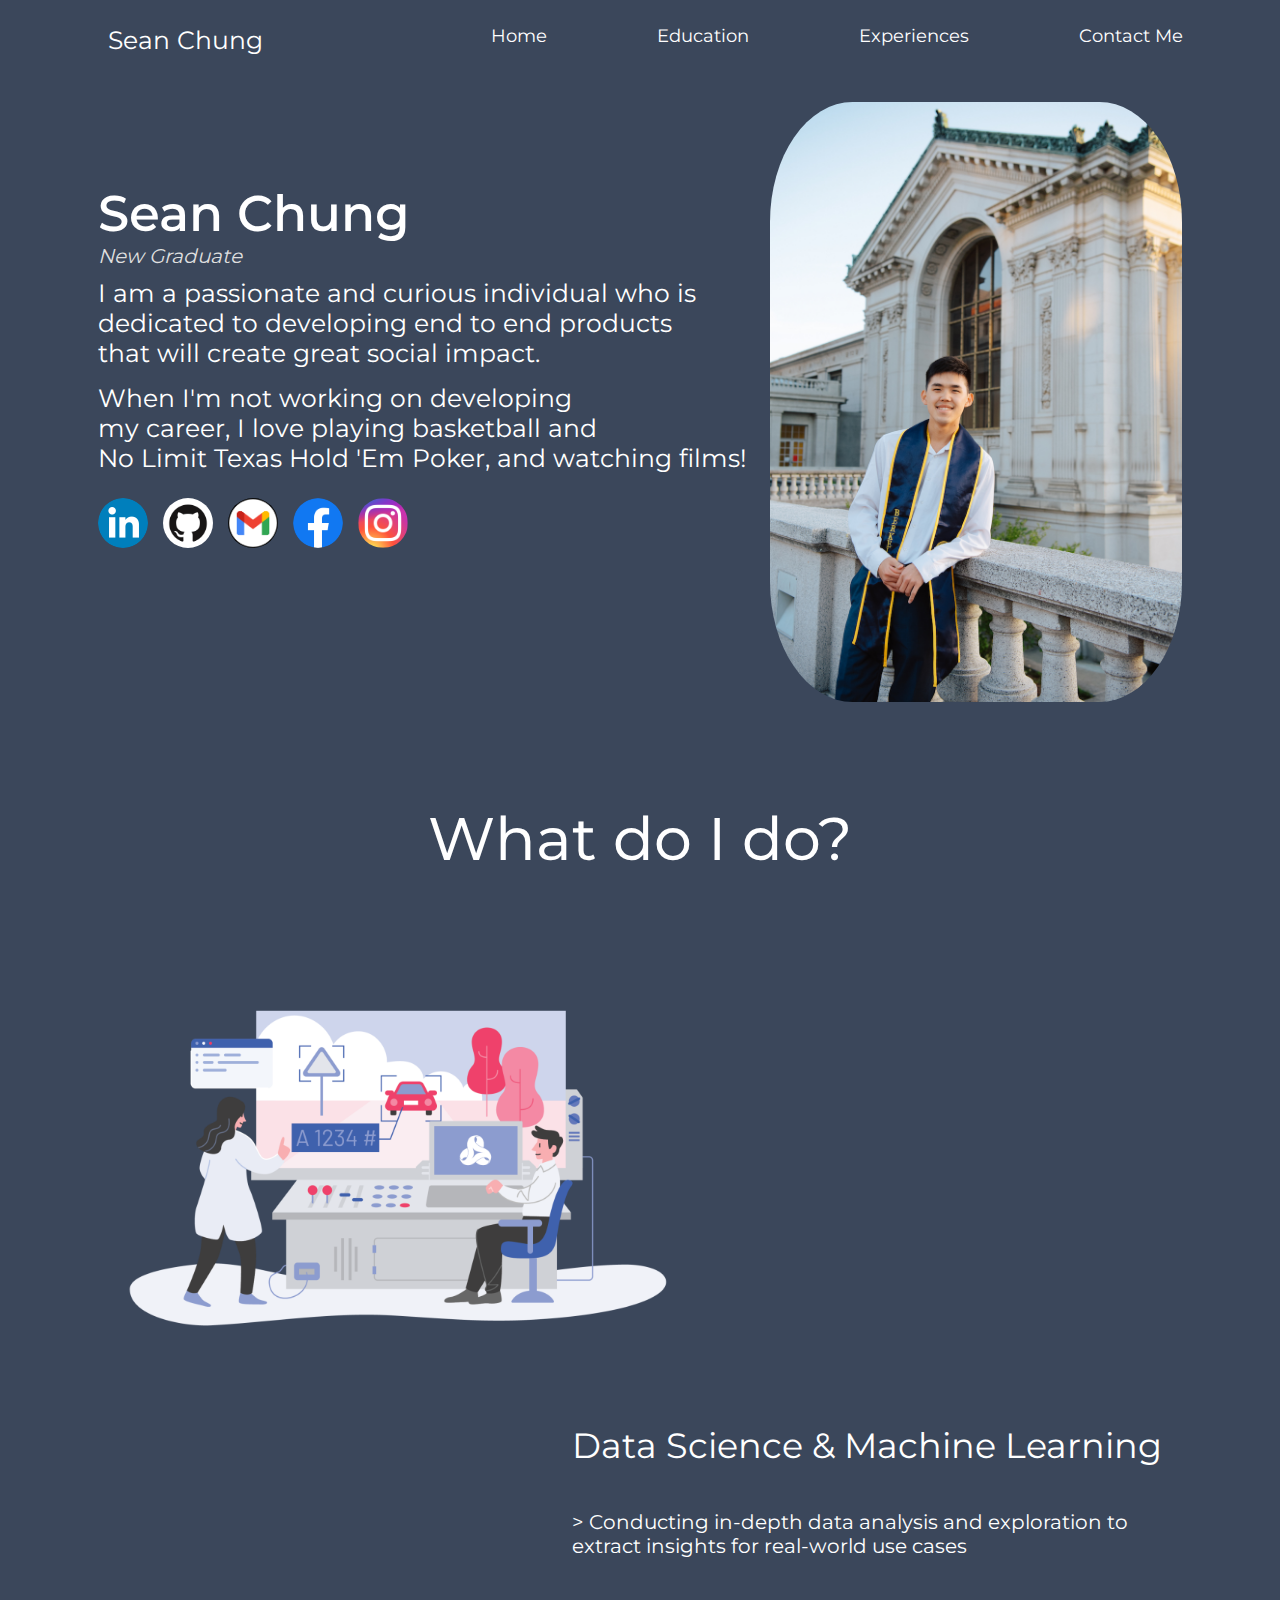
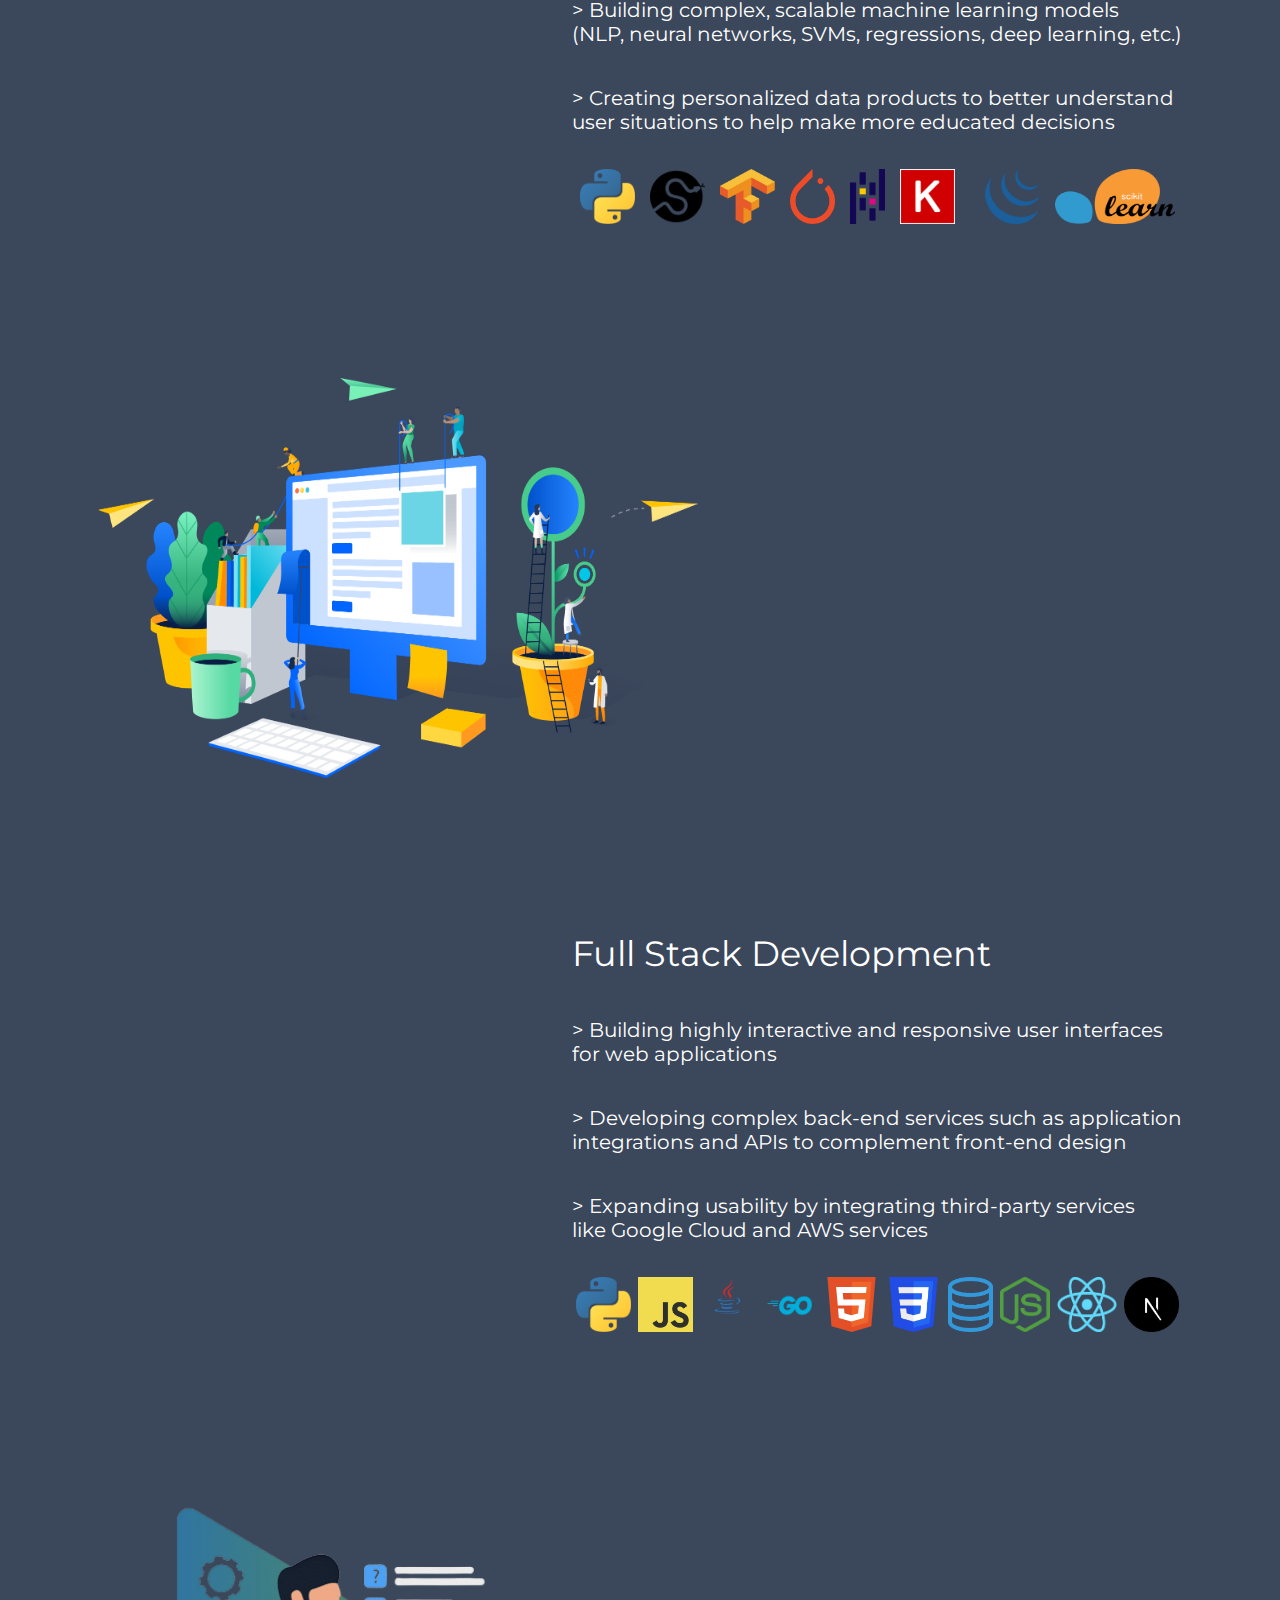
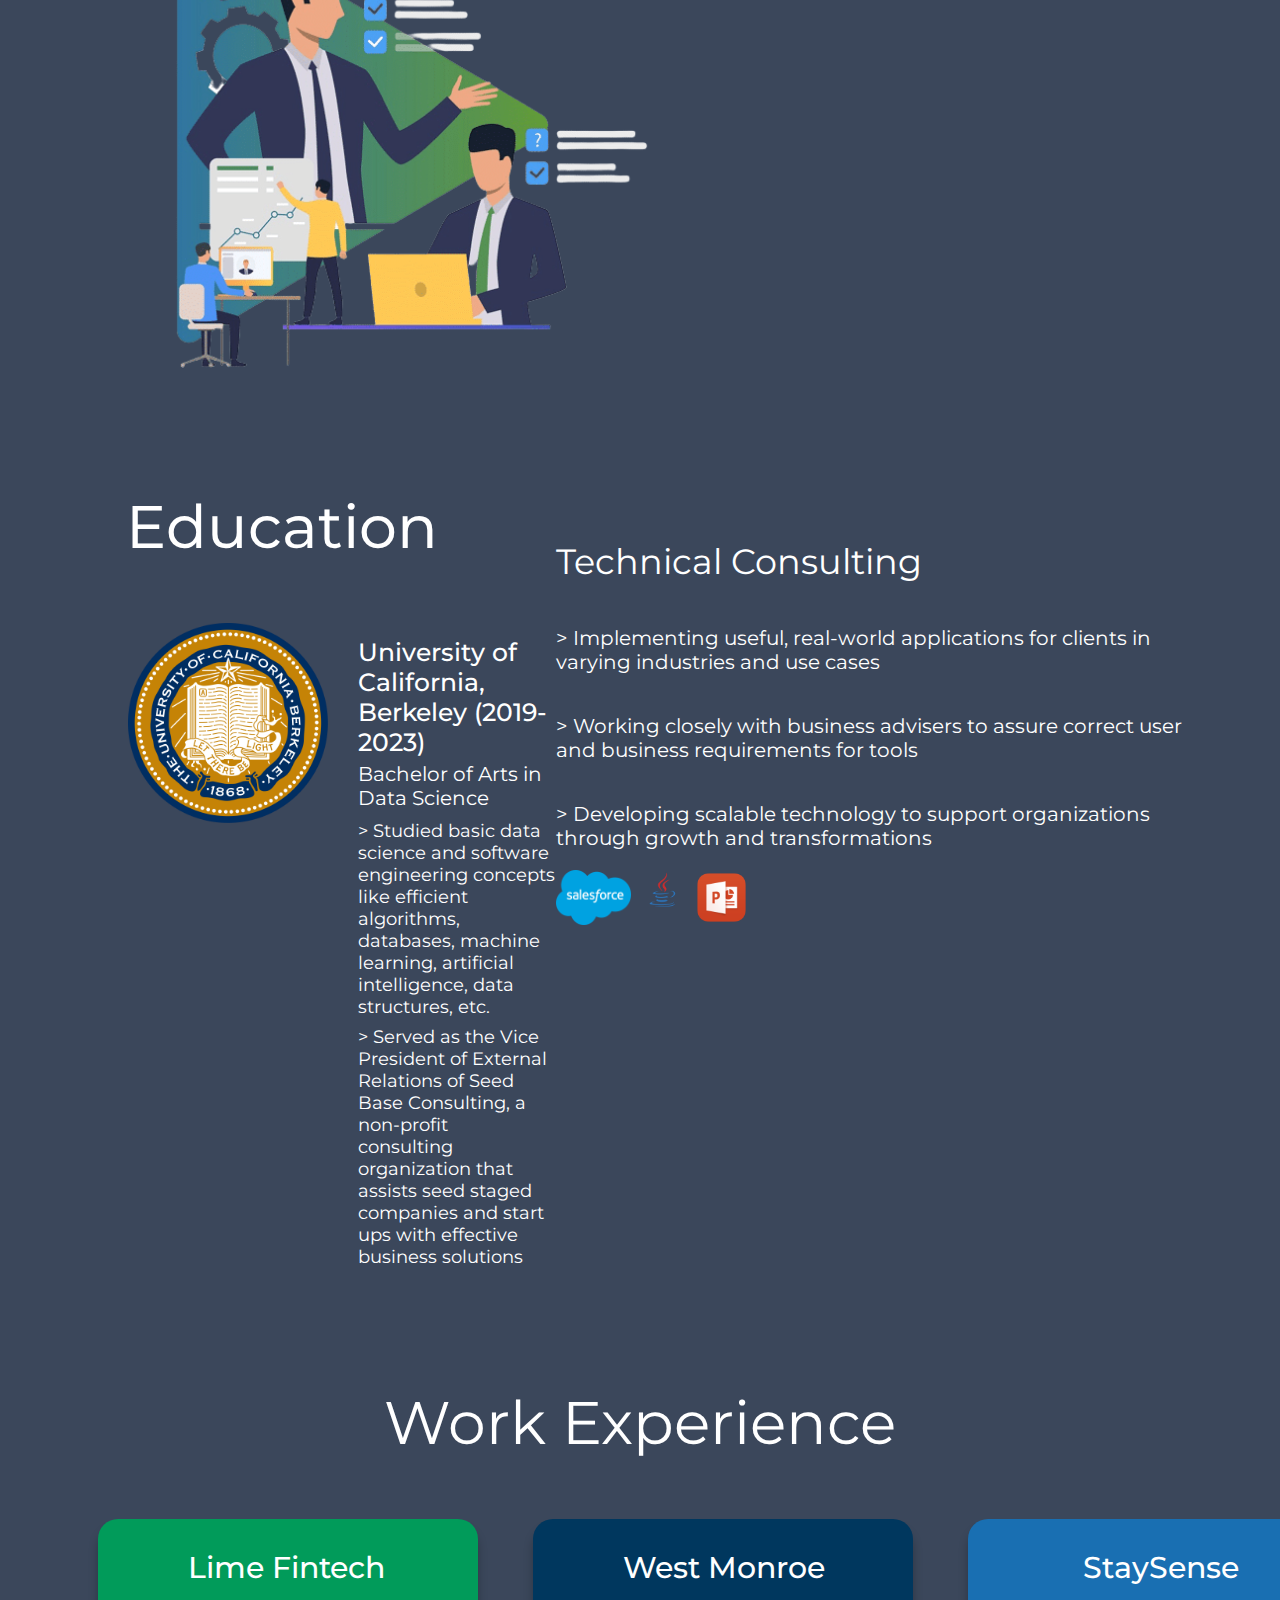
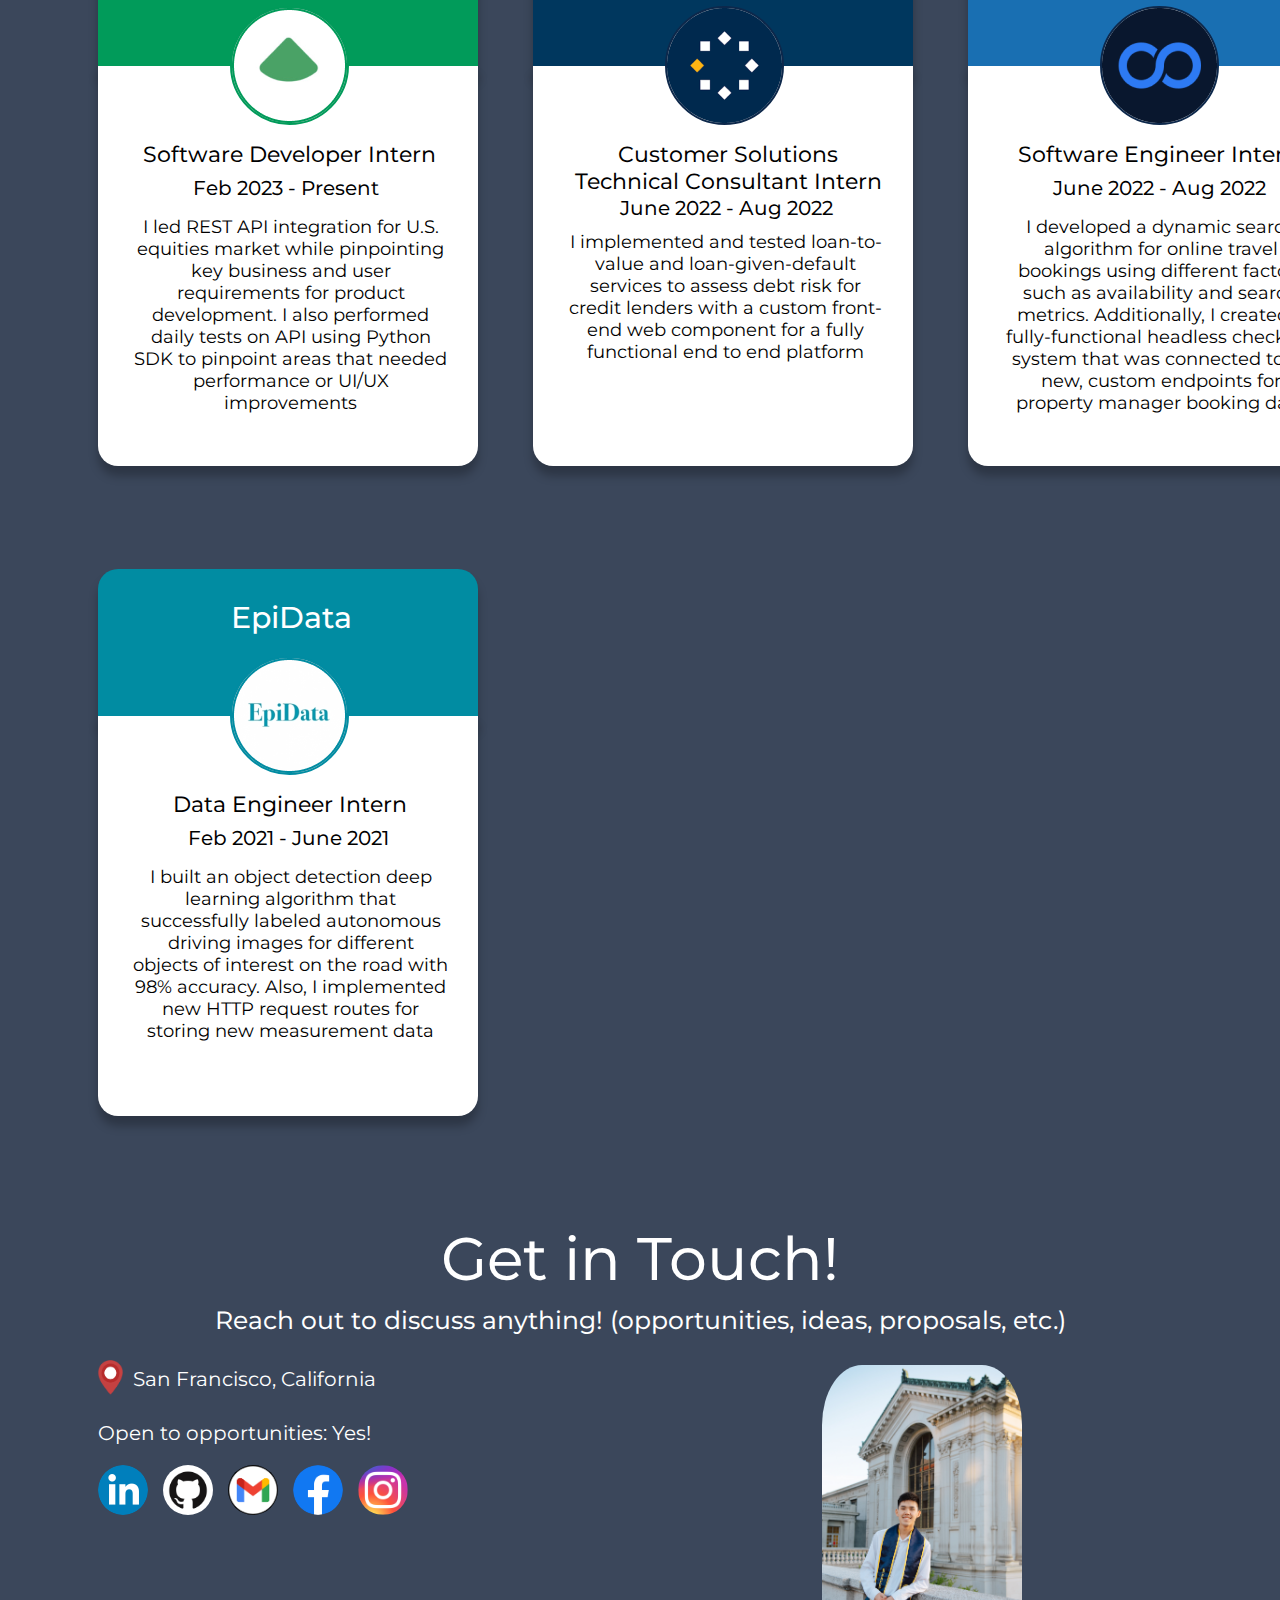
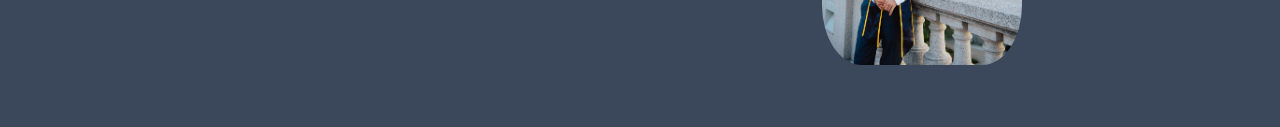
==== index.html @ f1c167c2 "added clamp margins to center divs relative to page width (large format screens only" ====
<!DOCTYPE html>
<html>
    <head>
        <meta charset="UTF-8" />
        <meta name="viewport" content="width=device-width, initial-scale=1.0"/>
        <link rel="stylesheet" type="text/css" href="index.css">
        <title> Sean Chung </title>
    </head>
    <body>        
        <section>
            <div>
                <nav class="nav">
                    <a class="links" href="#Contact"> Contact Me </a>
                    <a class="links" href="#Experiences"> Experiences </a>
                    <a class="links" href="#Education"> Education </a>
                    <a class="links" href="#Home"> Home </a>
                    <a class="name-nav"> Sean Chung </a> 
                </nav>
                <script type="text/javascript" src="index.js"> </script>
                <div class="description">
                    <p id="Home" class="desc-header"> Sean Chung </p> 
                    <p class="desc-title"> New Graduate </p>
                    <p class="desc-text"> I am a passionate and curious individual who is <br>
                        dedicated to developing end to end products <br> 
                        that will create great social impact. </p>
                    <p class="desc-text"> When I'm not working on developing <br>
                        my career, I love playing basketball and <br>
                        No Limit Texas Hold 'Em Poker, and watching films! </p>
                </div>
                <div class="desc-links">
                    <a href="http://linkedin.com/in/seanchung2000/"><img class="link" src="./images/linkedin_logo.png" alt="LinkedIn Picture" width="50" height="50"> </a>
                    <a href="https://github.com/seanchung2000"><img class="link" src="./images/github_logo.png" alt="Github Picture" width="50" height="50"> </a>
                    <a href="mailto:seanchung2000@berkeley.edu"><img class="link" src="./images/gmail_logo.png" alt="LinkedIn Picture" width="50" height="50"> </a>
                    <a href="https://www.facebook.com/seanchung2000/"><img class="link" src="./images/facebook_logo.png" alt="LinkedIn Picture" width="50" height="50"> </a>
                    <a href="https://www.instagram.com/seanchung2000/"><img class="link" src="./images/instagram_logo.png" alt="LinkedIn Picture" width="50" height="50"> </a>
                </div>
                <img class="p1" src="./images/profile_picture.jpg" alt="Profile Picture" width="412.5" height="600">
            </div>
            <div class="skills">
                <p class="skills-title"> What do I do? </p>

                <img class="p3" src="./images/data_science.png" width="600" height="400">
                <div class="skills-sub">
                    <p class="skills-subtitle-1"> Data Science & Machine Learning </p>
                    <p class="skills-text"> > Conducting in-depth data analysis and exploration to <br>
                        extract insights for real-world use cases </p>
                    <p class="skills-text"> > Building complex, scalable machine learning models <br>
                        (NLP, neural networks, SVMs, regressions, deep learning, etc.) </p>
                    <p class="skills-text"> > Creating personalized data products to better understand <br>
                        user situations to help make more educated decisions </p>
                    <div class="skills-icons">
                        <a href=""><img src="./images/python_logo.png" width="55" height="55"></a>
                        <a href=""><img src="./images/scipy_logo.png" width="55" height="55"></a>
                        <a href=""><img src="./images/tensorflow_logo.png" width="55" height="55"></a>
                        <a href=""><img src="./images/pytorch_logo.png" width="45" height="55"></a>
                        <a href=""><img src="./images/pandas_logo.png" width="35" height="55"></a>
                        <a href=""><img src="./images/keras_logo.png" width="55" height="55"></a> <br>
                        <a href=""><img src="./images/jquery_logo.png" width="55" height="55"></a>
                        <a href=""><img src="./images/scikit_learn_logo.png" width="120" height="55"></a>
                    </div>
                </div>

                <img class="p4" src="./images/web_dev.png" width="600" height="400">
                <div class="skills-sub"> 
                    <p class="skills-subtitle-2"> Full Stack Development </p>
                    <p class="skills-text"> > Building highly interactive and responsive user interfaces <br>
                        for web applications </p>
                    <p class="skills-text"> > Developing complex back-end services such as application <br>
                        integrations and APIs to complement front-end design </p>
                    <p class="skills-text"> > Expanding usability by integrating third-party services <br>
                        like Google Cloud and AWS services </p>
                    <div class="skills-icons">
                        <a href=""><img src="./images/python_logo.png" width="55" height="55"></a>
                        <a href=""><img src="./images/javascript_logo.png" width="55" height="55"></a>
                        <a href=""><img src="./images/java_logo.png" width="55" height="55"></a>
                        <a href=""><img src="./images/golang_logo.png" width="55" height="55"></a>
                        <a href=""><img src="./images/html_logo.svg" width="55" height="55"></a>
                        <a href=""><img src="./images/css_logo.png" width="55" height="55"></a>
                        <a href=""><img src="./images/sql_logo.png" width="45" height="55"></a>
                        <a href=""><img src="./images/node_logo.png" width="50" height="55"></a>
                        <a href=""><img src="./images/react_logo.png" width="60" height="55"></a>
                        <a href=""><img src="./images/next_logo.png" width="55" height="55"></a>
                    </div>
                </div>

                <img class="p5" src="./images/tech_consulting.png" width="500" height="500">
                <div class="skills-sub"> 
                    <p class="skills-subtitle-2"> Technical Consulting </p>
                    <p class="skills-text"> > Implementing useful, real-world applications for clients in <br>
                        varying industries and use cases </p>
                    <p class="skills-text"> > Working closely with business advisers to assure correct user <br> 
                        and business requirements for tools</p>
                    <p class="skills-text"> > Developing scalable technology to support organizations <br> 
                        through growth and transformations </p>
                    <div class="skills-icons-1">
                        <a href=""><img src="./images/salesforce_logo.png" width="75" height="55"></a>
                        <a href=""><img src="./images/java_logo.png" width="55" height="55"></a>
                        <a href=""><img src="./images/powerpoint_logo.png" width="55" height="55"></a>
                    </div>
                </div>
            </div>
            <div class="education">
                <p id="Education" class="edu-title"> Education </p>
                <img class="edu-logo" src="./images/berkeley_logo.png" width="200" height="200">
                <div class="edu-sub">
                    <p class="edu-school"> University of California, Berkeley (2019-2023)</p>
                    <p class="edu-degree"> Bachelor of Arts in Data Science </p>
                    <p class="edu-text"> > Studied basic data science and software engineering concepts like efficient algorithms, <br> 
                        databases, machine learning, artificial intelligence, data structures, etc. </p>
                    <p class="edu-text"> > Served as the Vice President of External Relations of Seed Base Consulting, a non-profit <br>
                        consulting organization that assists seed staged companies and start ups with effective business solutions </p>
                </div>
            </div>
            <p id="Experiences" class="exp-title"> Work Experience </p> 
            <div class="experiences">
                <div class="exp-1">
                    <p class="exp-1-comp"> Lime Fintech </p>
                    <div class="exp-1a">
                    </div>
                    <p class="exp-1-title"> Software Developer Intern </p>
                    <p class="exp-1-date"> Feb 2023 - Present </p>
                    <p class="exp-1-text"> I led REST API integration for U.S. equities market while pinpointing key business and
                         user requirements for product development. I also performed daily tests on API using Python SDK to pinpoint areas 
                        that needed performance or UI/UX improvements</p>
                    <div class="exp-b">
                    </div>
                </div>        
                <div class="exp-2">
                    <p class="exp-2-comp"> West Monroe </p>
                    <div class="exp-2a">
                    </div>
                    <p class="exp-2-title"> Customer Solutions <br>
                        Technical Consultant Intern </p>
                    <p class="exp-2-date"> June 2022 - Aug 2022 </p>
                    <p class="exp-2-text"> I implemented and tested loan-to-value and loan-given-default services 
                        to assess debt risk for credit lenders with a custom front-end web component for a fully functional end to end platform </p>
                    <div class="exp-b">
                    </div>
                </div>    
                <div class="exp-3" background="#196FB2"> 
                    <p class="exp-3-comp"> StaySense </p>
                    <div class="exp-3a">
                    </div>
                    <p class="exp-3-title"> Software Engineer Intern </p>
                    <p class="exp-3-date"> June 2022 - Aug 2022 </p>
                    <p class="exp-1-text"> I developed a dynamic search algorithm for online travel bookings using different factors 
                        such as availability and search metrics. Additionally, I created a fully-functional headless checkout system
                        that was connected to 9+ new, custom endpoints for property manager booking data </p>
                    <div class="exp-b">
                    </div>
                </div>
                <div class="exp-4">
                    <p class="exp-4-comp"> EpiData </p>
                    <div class="exp-4a">
                    </div>
                    <p class="exp-4-title"> Data Engineer Intern </p>
                    <p class="exp-4-date"> Feb 2021 - June 2021 </p>
                    <p class="exp-1-text"> I built an object detection deep learning algorithm that successfully labeled 
                        autonomous driving images for different objects of interest on the road with 98% accuracy. Also, I 
                        implemented new HTTP request routes for storing new measurement data </p>
                    <div class="exp-b">
                    </div>
                </div>
            </div>
            <p id="Contact" class="contact-title"> Get in Touch! </p>
            <p class="contact-subtitle"> Reach out to discuss anything! (opportunities, ideas, proposals, etc.) </p>
            <img class="contact-pin" src="./images/location_pin.png" width="25px" height="35">
            <p class="contact-location"> San Francisco, California </p> 
            <p class="opp"> Open to opportunities: Yes! </p> 
            <img class="p6" src="./images/profile_picture.jpg" width="200" height="300">
            <div class="desc-links">
                <a href="http://linkedin.com/in/seanchung2000/"><img class="link" src="./images/linkedin_logo.png" alt="LinkedIn Picture" width="50" height="50"> </a>
                <a href="https://github.com/seanchung2000"><img class="link" src="./images/github_logo.png" alt="Github Picture" width="50" height="50"> </a>
                <a href="mailto:seanchung2000@berkeley.edu"><img class="link" src="./images/gmail_logo.png" alt="LinkedIn Picture" width="50" height="50"> </a>
                <a href="https://www.facebook.com/seanchung2000/"><img class="link" src="./images/facebook_logo.png" alt="LinkedIn Picture" width="50" height="50"> </a>
                <a href="https://www.instagram.com/seanchung2000/"><img class="link" src="./images/instagram_logo.png" alt="LinkedIn Picture" width="50" height="50"> </a>
            </div>
        </section>
    </body>
</html>
---- index.css ----
@font-face {
    font-family: "Montserrat";
    src: url("./styles/Montserrat/Montserrat-VariableFont_wght.ttf");
}

body {
    background-color: rgb(59, 71, 91);
    font-family: "Montserrat";
    overflow-y: auto;
    padding-bottom: 200px;
}

section{ 
    scroll-behavior: smooth;
}

.nav {
    position: fixed;
    overflow: hidden;
    background-color: rgb(59, 71, 91);
    width: 100%;
    height: 70px;
    top: 0;
    transition: transform 0.2s;
    z-index: 100;
}

.nav a {
    box-sizing: border-box;
    float: right;
    color: rgb(255, 255, 255);
    text-align: center;
    padding: 20px 5px;
    text-decoration: none;
    font-size: 18px;
    font-weight: 400;
    margin-right: 100px;
    margin-top: 5px;
}
  
.nav a.links:hover {
    background-color: rgb(180, 218, 252);
    color: black;
    border-radius: 20px;
}
  
.nav a.active {
    background-color: #04AA6D;
    color: white;
}

.nav a.name-nav { 
    float: left;
    padding-left: 100px;
    font-size: 25px;
}

.nav--hidden { 
    transform: translateY(-75px);
}

.description { 
    display: flex;
    flex-direction: column;
    padding-top: 125px;
    margin-left: clamp(5.625rem, -35.325rem + 45.5vw, 62.5rem);
}

.desc-header { 
    font-size: 50px;
    font-weight: 550;
    color: rgb(255, 255, 255);
    
}

.desc-title {
    font-style: italic;
    font-size: 20px;
    color: rgb(223, 223, 223);
    margin-top: -50px;
}

.desc-text { 
    margin-top: -10px;
    font-size: 25px;
    color: rgb(255, 255, 255);
}

.desc-links { 
    display:flex;
    margin-left: clamp(5.625rem, -35.325rem + 45.5vw, 62.5rem);
}

.link { 
    border-radius: 100%;
    margin-right: 15px;
}

.p1 { 
    float: right;
    margin-top: -450px;
    margin-right: clamp(5.625rem, -35.325rem + 45.5vw, 62.5rem);
    border-radius: 20%;
}


.p3 { 
    margin-top: 50px;
    margin-left: clamp(5.625rem, -35.325rem + 45.5vw, 62.5rem);
}

.p4 { 
    margin-top: 150px;
    margin-left: clamp(5.625rem, -35.325rem + 45.5vw, 62.5rem);

}

.p5 {
    margin-top: 150px;
    margin-left: clamp(9.375rem, -31.35rem + 45.25vw, 65.9375rem);
}

.p6 { 
    margin-top: -100px;
    margin-right: clamp(15.625rem, -19.7rem + 39.25vw, 64.6875rem);
    float: right;
    border-radius: 20%;
}

.skills-title { 
    margin-top: 250px;
    font-size: 60px;
    font-weight: 450;
    color: rgb(255, 255, 255);
    text-align: center;
}

.skills-sub {
    display: flex;
    flex-direction: column;
    color: rgb(255,255,255);
    float: right;
    margin-right: clamp(5.625rem, -35.325rem + 45.5vw, 62.5rem);
}

.skills-subtitle-1 { 
    font-size: 35px;
    margin-bottom: 23px;
}

.skills-text { 
    font-size: 20px;
}

.skills-icons { 
    display: flex;
    margin-top: 15px;
    justify-content: space-around;
}

.skills-subtitle-2 { 
    font-size: 35px;
    margin-bottom: 23px;
    margin-top: 150px;
}

.edu-title { 
    margin-top: 100px;
    font-size: 60px;
    font-weight: 450;
    color: rgb(255,255,255);
    text-align: center;
}

.edu-logo { 
    margin-left: clamp(7.5rem, -35.475rem + 47.75vw, 67.1875rem);
}

.edu-sub {
    display: flex;
    flex-direction: column; 
    margin-left: clamp(21.875rem, -19.75rem + 46.25vw, 79.6875rem);
    margin-top: -215px;
}
.edu-school { 
    color:rgb(255,255,255);
    font-weight: 500;
    font-size: 25px;
}

.edu-degree { 
    color: rgb(255,255,255);
    font-size: 20px;
    margin-top: -20px;
}

.edu-text { 
    color: rgb(255,255,255);
    font-size:18px;
    margin-top: -10px;
}

.exp-title { 
    margin-top: 100px;
    color: rgb(255,255,255);
    font-size: 60px;
    text-align: center;
}

.experiences { 
    display: flex;
    flex-direction: row;

}

.exp-1 { 
    width: 380px;
    height: 153px;
    flex-shrink: 0;
    border-radius: 20px 20px 0px 0px; 
    background: #019B5A;
    box-shadow: 0px 10px 10px 0px rgba(0,0,0,0.25);
    margin-left: clamp(5.625rem, -38.7rem + 49.25vw, 67.1875rem);
    margin-right: 55px;
}

.exp-1-comp { 
    width: 207px;
    height: 37px;
    color: #FFF;
    font-size: 30px;
    font-weight: 500;
    line-height: normal;
    margin-left: 90px;
}

.exp-1a { 
    position:absolute;
    margin-top: -10px;
    margin-left: 132px;
    width: 115px;
    height: 115px;
    flex-shrink: 0;
    border-radius: 100px;
    border: 2px solid #019B5A;
    background: url(./images/limex_logo.png), lightgray 50% / cover no-repeat;
}

.exp-1-title { 
    position: absolute;
    width: 340px;
    height: 44px;
    color: #000;
    font-size: 22px;
    font-weight: 450;
    margin-left: 45px;
    margin-top: 125px;
}

.exp-1-date { 
    position: absolute;
    width: 223px;
    height: 35px;
    font-size: 20px;
    font-weight: 450;
    margin-left: 95px;
    margin-top: 160px;
}

.exp-1-text { 
    position: absolute;
    text-align: center;
    width: 315px;
    height: 243px;
    font-size: 18px;
    font-weight: 400;
    margin-top: 200px;
    margin-left: 35px;

}

.exp-2 { 
    width: 380px;
    height: 153px;
    flex-shrink: 0;
    border-radius: 20px 20px 0px 0px; 
    background: #00375E;
    box-shadow: 0px 10px 10px 0px rgba(0,0,0,0.25);
    margin-right: 55px;
}

.exp-2-comp { 
    width: 207px;
    height: 37px;
    color: #FFF;
    font-size: 30px;
    font-weight: 500;
    line-height: normal;
    margin-left: 90px;
}

.exp-2a { 
    position:absolute;
    margin-top: -10px;
    margin-left: 132px;
    width: 115px;
    height: 115px;
    flex-shrink: 0;
    border-radius: 100px;
    border: 2px solid rgb(13,40,75);
    background: url(./images/west_monroe_logo.png), lightgray 50% / cover no-repeat;
}

.exp-2-title { 
    position: absolute;
    text-align: center;
    width: 340px;
    height: 44px;
    color: #000;
    font-size: 22px;
    font-weight: 450;
    margin-left: 25px;
    margin-top: 125px;
}

.exp-2-date { 
    position: absolute;
    width: 223px;
    height: 35px;
    font-size: 20px;
    font-weight: 450;
    margin-left: 87px;
    margin-top: 180px;
}

.exp-2-text { 
    position: absolute;
    text-align: center;
    width: 315px;
    height: 243px;
    font-size: 18px;
    font-weight: 400;
    margin-top: 215px;
    margin-left: 35px;
}

.exp-3 { 
    width: 380px;
    height: 153px;
    flex-shrink: 0;
    border-radius: 20px 20px 0px 0px; 
    background: #196FB2;
    box-shadow: 0px 10px 10px 0px rgba(0,0,0,0.25);
}

.exp-3-comp { 
    width: 207px;
    height: 37px;
    color: #FFF;
    font-size: 30px;
    font-weight: 500;
    line-height: normal;
    margin-left: 115px;
}

.exp-3a { 
    position:absolute;
    margin-top: -10px;
    margin-left: 132px;
    width: 115px;
    height: 115px;
    flex-shrink: 0;
    border-radius: 100px;
    border: 2px solid rgb(13,40,75);
    background: url(./images/staysense_logo.png), lightgray 50% / cover no-repeat;
}

.exp-3-title { 
    position: absolute;
    width: 340px;
    height: 44px;
    color: #000;
    font-size: 22px;
    font-weight: 450;
    margin-left: 50px;
    margin-top: 125px;
}

.exp-3-date { 
    position: absolute;
    width: 223px;
    height: 35px;
    font-size: 20px;
    font-weight: 450;
    margin-left: 85px;
    margin-top: 160px;
}

.exp-b {
    width: 380px;
    height: 400px;
    flex-shrink: 0;
    border-radius: 0px 0px 20px 20px;
    background: #FFF;
    margin-top: 80px;
    margin-bottom: 2000px;
    box-shadow: 0px 10px 10px 0px rgba(0,0,0,0.25);
}

.exp-4 { 
    margin-top: 650px;
    margin-left: -1250px;
    width: 380px;
    height: 153px;
    flex-shrink: 0;
    border-radius: 20px 20px 0px 0px; 
    background: #018CA2;
    box-shadow: 0px 10px 10px 0px rgba(0,0,0,0.25);
}

.exp-4-comp { 
    width: 207px;
    height: 37px;
    color: #FFF;
    font-size: 30px;
    font-weight: 500;
    line-height: normal;
    margin-left: 133px;
}

.exp-4a { 
    position:absolute;
    margin-top: -10px;
    margin-left: 132px;
    width: 115px;
    height: 115px;
    flex-shrink: 0;
    border-radius: 100px;
    border: 2px solid #018CA2;
    background: url(./images/epidata_logo.png), lightgray 50% / cover no-repeat;
}

.exp-4-title { 
    position: absolute;
    width: 340px;
    height: 44px;
    color: #000;
    font-size: 22px;
    font-weight: 450;
    margin-left: 75px;
    margin-top: 125px;
}

.exp-4-date { 
    position: absolute;
    width: 223px;
    height: 35px;
    font-size: 20px;
    font-weight: 450;
    margin-left: 90px;
    margin-top: 160px;
}

.contact-title { 
    color: #FFF;
    font-size: 60px;
    font-weight: 450;
    margin-top: 500px;
    text-align: center;
}

.contact-subtitle { 
    color: #FFF;
    font-size: 25px;
    font-weight: 450;
    margin-top: -50px;
    text-align: center;
}

.contact-pin { 
    margin-left: clamp(5.625rem, -35.325rem + 45.5vw, 62.5rem);
}

.contact-location { 
    margin-top: -32px;
    margin-left: clamp(7.8125rem, -33.1375rem + 45.5vw, 64.6875rem);
    color: #FFF;
    font-size: 20px;
}

.opp { 
    color: #FFF;
    font-size: 20px;
    margin-left: clamp(5.625rem, -35.325rem + 45.5vw, 62.5rem);
    margin-top: 30px;
}




/* @media screen and (max-width: 600px) { 

}

@media screen and (min-width:600) { 
    
} */

/* @media screen and (min-width: 768px){
    .edu-title { 
        color: rgb(255, 255, 0);
    }
}

@media screen and (min-width: 1024px) {
    .edu-title { 
        color: rgb(255, 0, 255);
    }
}

@media screen and (min-width: 1200px) {
    .edu-title{ 
        color: rgb(0,255,255);
    }
}

@media screen and (min-width: 1440px) { 
    .desc-text { 
        font-size: 28px;
    }
    .edu-title{ 
        color: rgb(255,255,255);
    }
} */


/* my macbook pixel width is 1440px */
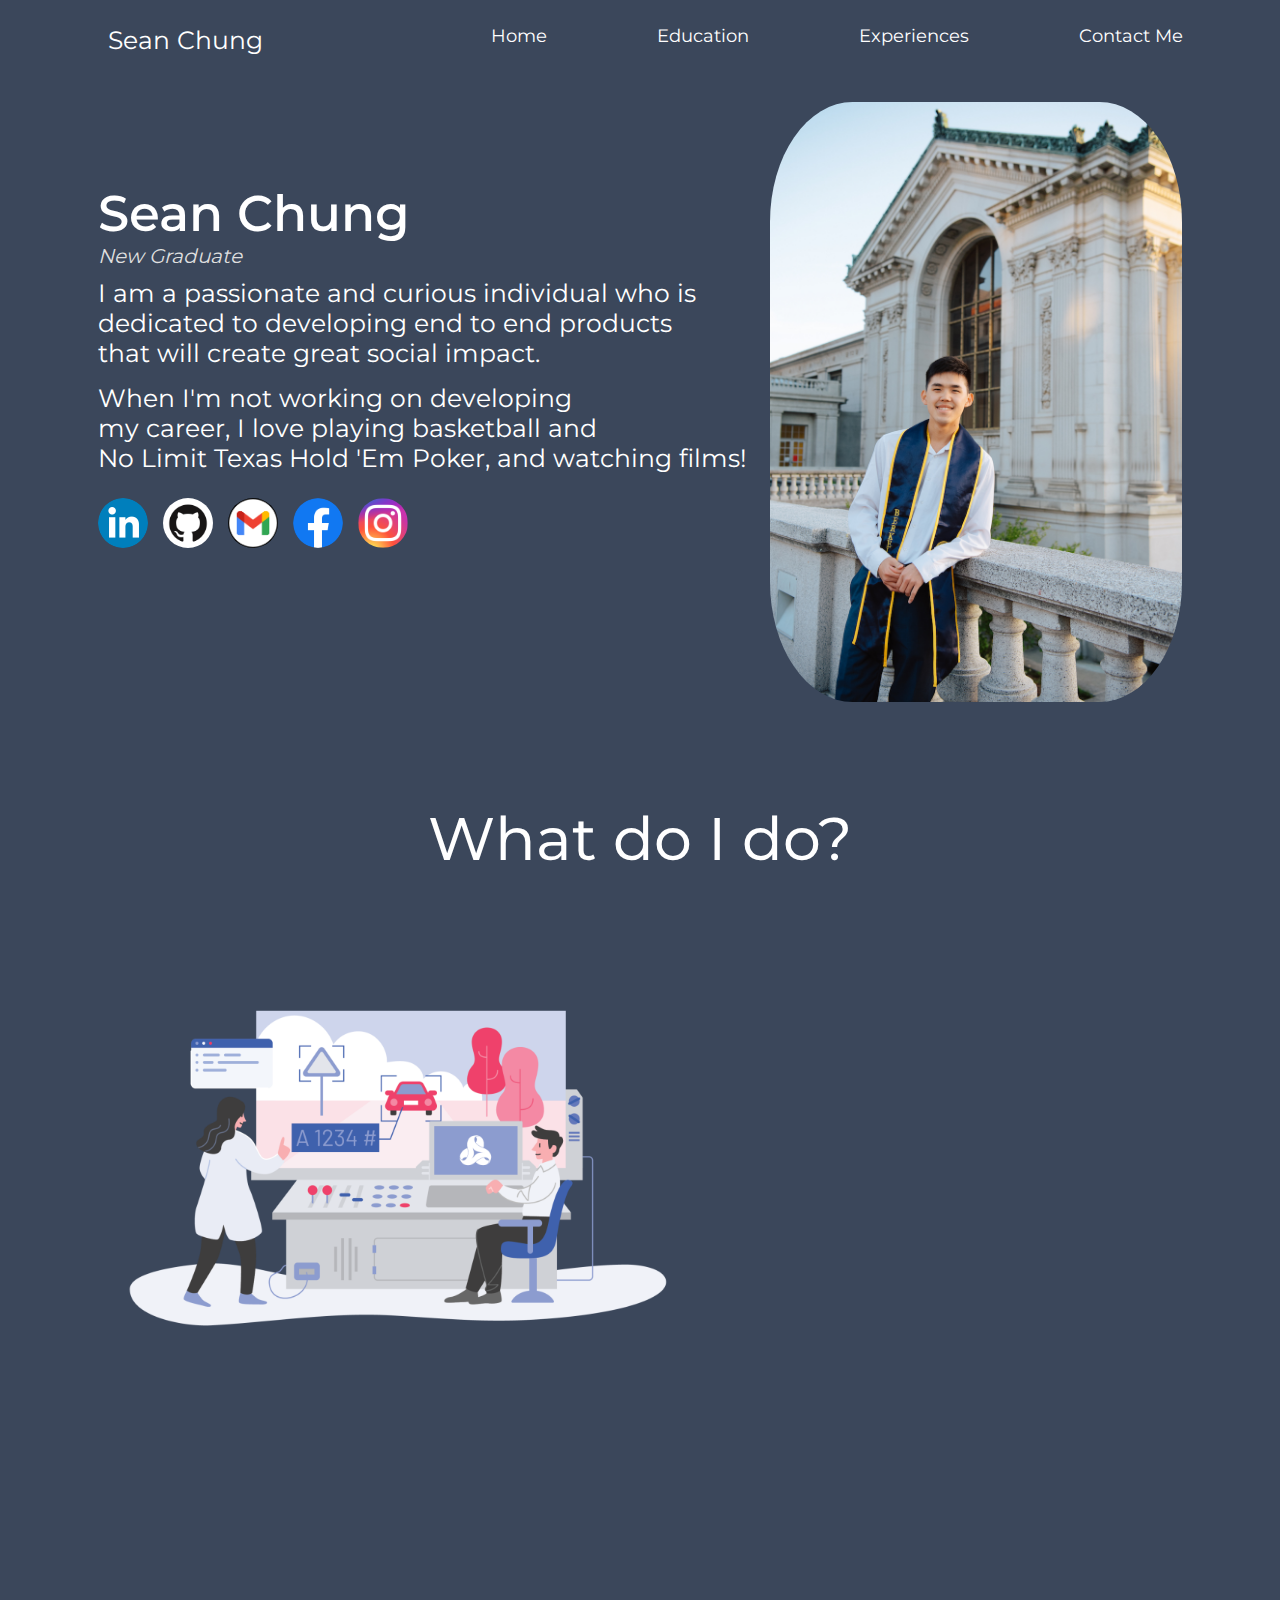
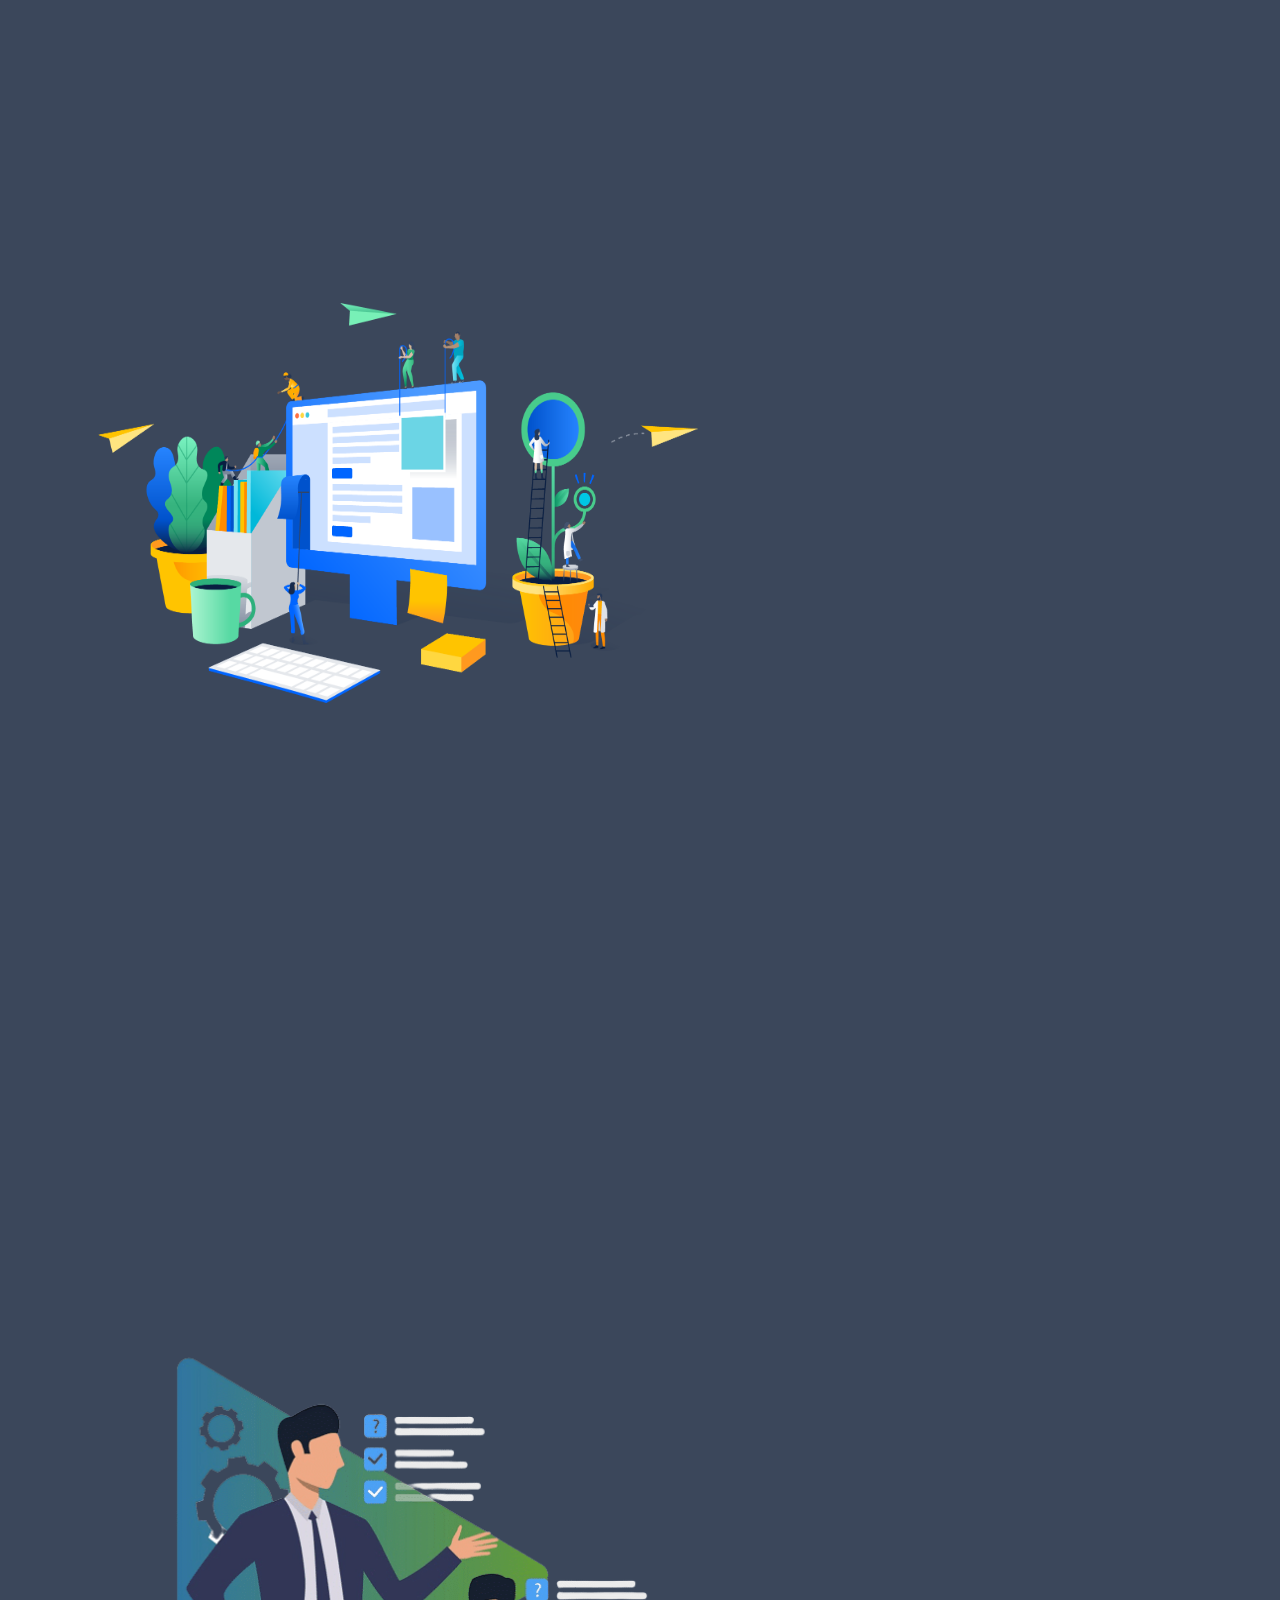
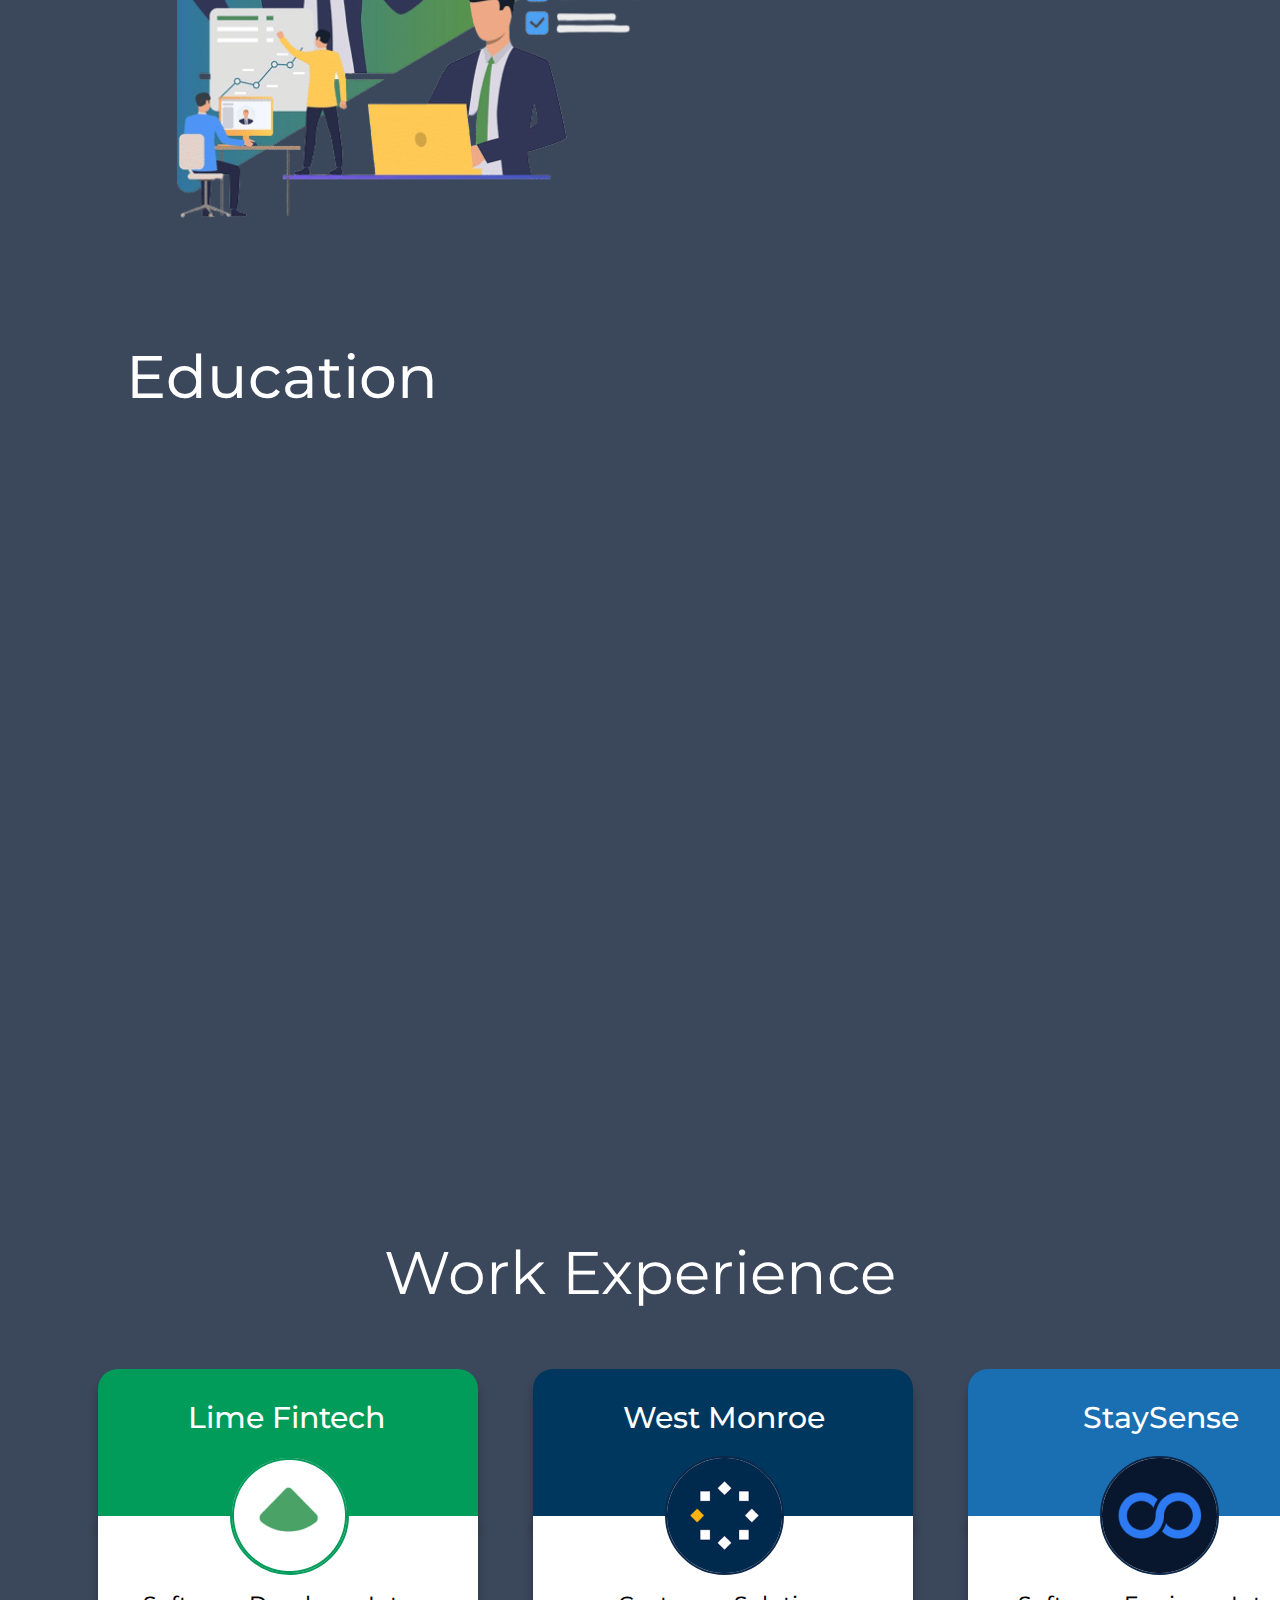
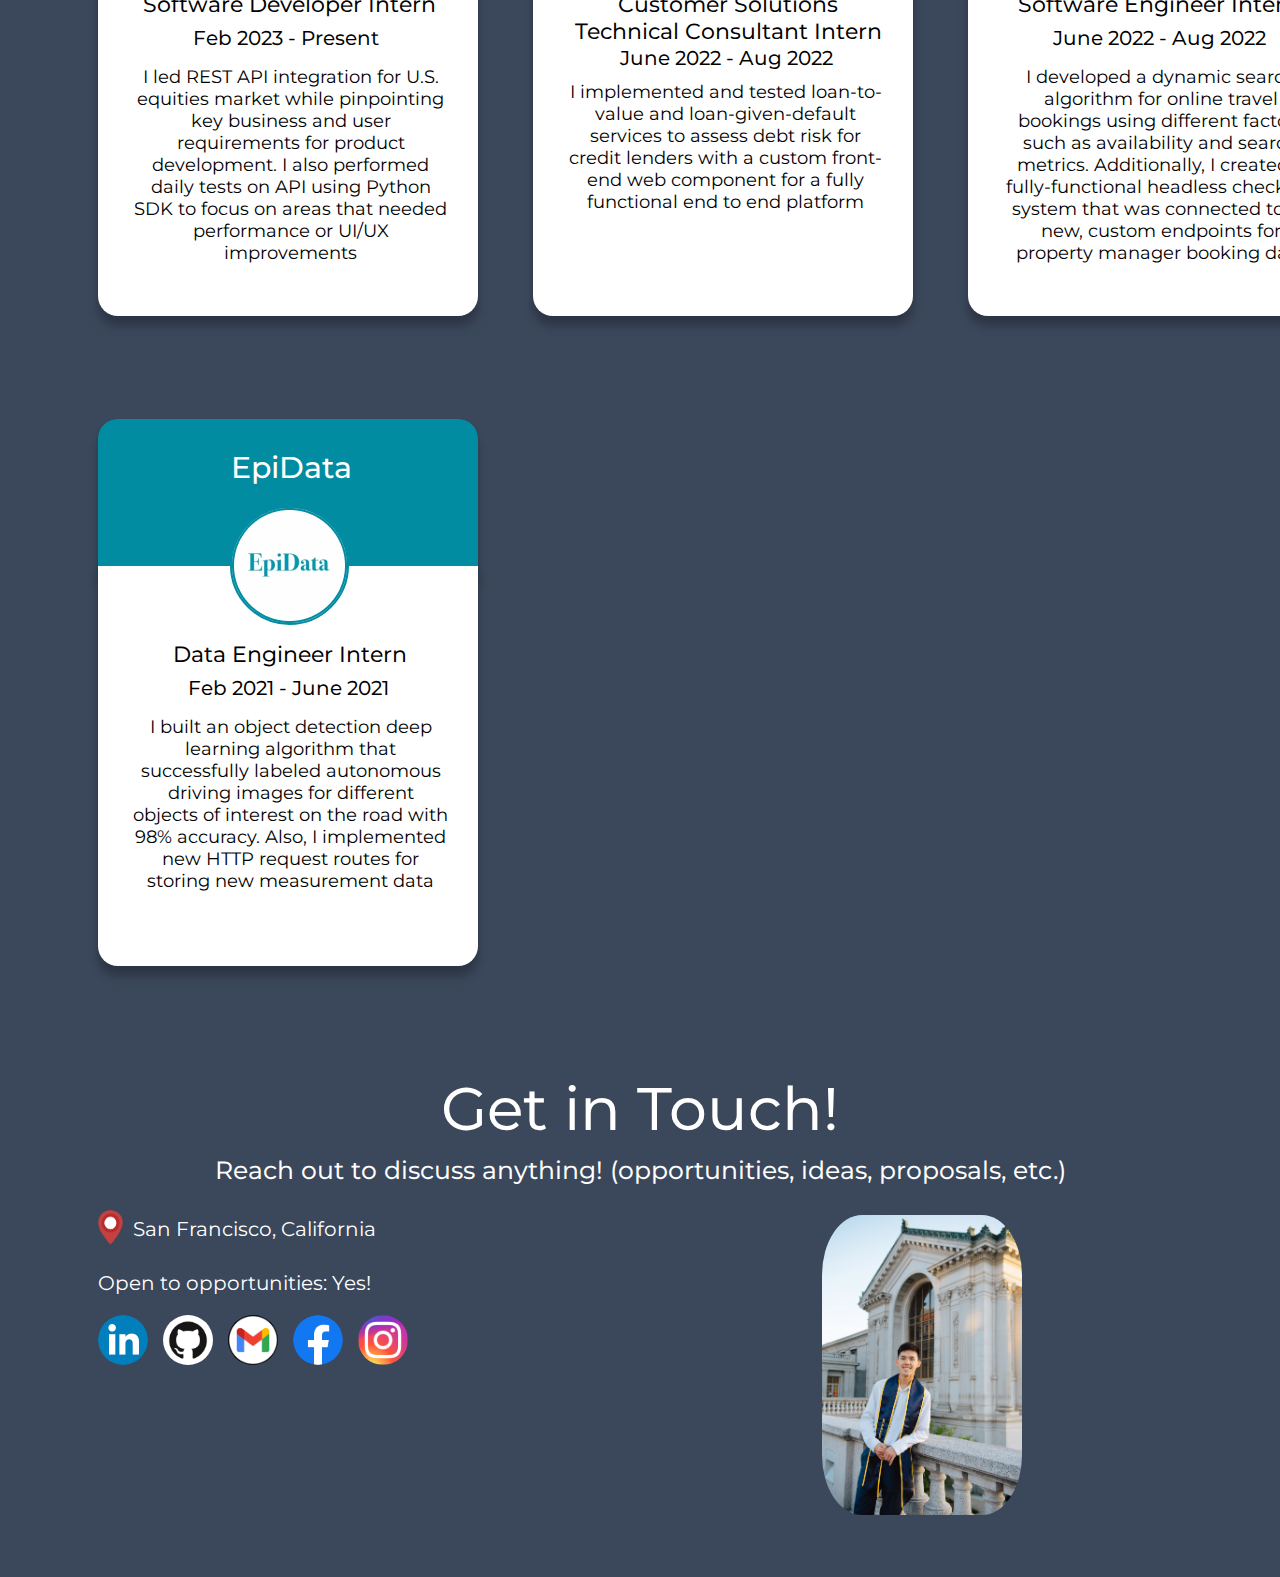
==== commit 0c6d4563: "added fade-in animations for certain texts" ====
--- a/index.html
+++ b/index.html
@@ -27,12 +27,13 @@
                         my career, I love playing basketball and <br>
                         No Limit Texas Hold 'Em Poker, and watching films! </p>
                 </div>
-                <div class="desc-links">
-                    <a href="http://linkedin.com/in/seanchung2000/"><img class="link" src="./images/linkedin_logo.png" alt="LinkedIn Picture" width="50" height="50"> </a>
-                    <a href="https://github.com/seanchung2000"><img class="link" src="./images/github_logo.png" alt="Github Picture" width="50" height="50"> </a>
-                    <a href="mailto:seanchung2000@berkeley.edu"><img class="link" src="./images/gmail_logo.png" alt="LinkedIn Picture" width="50" height="50"> </a>
-                    <a href="https://www.facebook.com/seanchung2000/"><img class="link" src="./images/facebook_logo.png" alt="LinkedIn Picture" width="50" height="50"> </a>
-                    <a href="https://www.instagram.com/seanchung2000/"><img class="link" src="./images/instagram_logo.png" alt="LinkedIn Picture" width="50" height="50"> </a>
+                
+            <div class="desc-links">
+                <a href="http://linkedin.com/in/seanchung2000/" target="_blank"><img class="link" src="./images/linkedin_logo.png" alt="LinkedIn Picture" width="50" height="50"> </a>
+                <a href="https://github.com/seanchung2000" target="_blank"><img class="link" src="./images/github_logo.png" alt="Github Picture" width="50" height="50"> </a>
+                <a href="mailto:seanchung2000@berkeley.edu" target="_blank"><img class="link" src="./images/gmail_logo.png" alt="LinkedIn Picture" width="50" height="50"> </a>
+                <a href="https://www.facebook.com/seanchung2000/" target="_blank"><img class="link" src="./images/facebook_logo.png" alt="LinkedIn Picture" width="50" height="50"> </a>
+                <a href="https://www.instagram.com/seanchung2000/" target="_blank"><img class="link" src="./images/instagram_logo.png" alt="LinkedIn Picture" width="50" height="50"> </a>
                 </div>
                 <img class="p1" src="./images/profile_picture.jpg" alt="Profile Picture" width="412.5" height="600">
             </div>
@@ -40,51 +41,55 @@
                 <p class="skills-title"> What do I do? </p>
 
                 <img class="p3" src="./images/data_science.png" width="600" height="400">
-                <div class="skills-sub">
-                    <p class="skills-subtitle-1"> Data Science & Machine Learning </p>
-                    <p class="skills-text"> > Conducting in-depth data analysis and exploration to <br>
-                        extract insights for real-world use cases </p>
-                    <p class="skills-text"> > Building complex, scalable machine learning models <br>
-                        (NLP, neural networks, SVMs, regressions, deep learning, etc.) </p>
-                    <p class="skills-text"> > Creating personalized data products to better understand <br>
-                        user situations to help make more educated decisions </p>
-                    <div class="skills-icons">
-                        <a href=""><img src="./images/python_logo.png" width="55" height="55"></a>
-                        <a href=""><img src="./images/scipy_logo.png" width="55" height="55"></a>
-                        <a href=""><img src="./images/tensorflow_logo.png" width="55" height="55"></a>
-                        <a href=""><img src="./images/pytorch_logo.png" width="45" height="55"></a>
-                        <a href=""><img src="./images/pandas_logo.png" width="35" height="55"></a>
-                        <a href=""><img src="./images/keras_logo.png" width="55" height="55"></a> <br>
-                        <a href=""><img src="./images/jquery_logo.png" width="55" height="55"></a>
-                        <a href=""><img src="./images/scikit_learn_logo.png" width="120" height="55"></a>
+                    <div class="skills-sub">
+                        <div class="reveal">
+                            <p class="skills-subtitle-1"> Data Science & Machine Learning </p>
+                            <p class="skills-text"> > Conducting in-depth data analysis and exploration to <br>
+                                extract insights for real-world use cases </p>
+                            <p class="skills-text"> > Building complex, scalable machine learning models <br>
+                                (NLP, neural networks, SVMs, regressions, deep learning, etc.) </p>
+                            <p class="skills-text"> > Creating personalized data products to better understand <br>
+                                user situations to help make more educated decisions </p>
+                            <div class="skills-icons">
+                                <a href="https://www.python.org" target="_blank"><img src="./images/python_logo.png" width="55" height="55"></a>
+                                <a href="https://scipy.org" target="_blank"><img src="./images/scipy_logo.png" width="55" height="55"></a>
+                                <a href="https://www.tensorflow.org" target="_blank"><img src="./images/tensorflow_logo.png" width="55" height="55"></a>
+                                <a href="https://pytorch.org" target="_blank"><img src="./images/pytorch_logo.png" width="45" height="55"></a>
+                                <a href="https://pandas.pydata.org" target="_blank"><img src="./images/pandas_logo.png" width="35" height="55"></a>
+                                <a href="https://keras.io" target="_blank"><img src="./images/keras_logo.png" width="55" height="55"></a> <br>
+                                <a href="https://jquery.com" target="_blank"><img src="./images/jquery_logo.png" width="55" height="55"></a>
+                                <a href="https://scikit-learn.org/stable/" target="_blank"><img src="./images/scikit_learn_logo.png" width="120" height="55"></a>
+                            </div>
+                        </div> 
                     </div>
-                </div>
-
                 <img class="p4" src="./images/web_dev.png" width="600" height="400">
                 <div class="skills-sub"> 
-                    <p class="skills-subtitle-2"> Full Stack Development </p>
-                    <p class="skills-text"> > Building highly interactive and responsive user interfaces <br>
-                        for web applications </p>
-                    <p class="skills-text"> > Developing complex back-end services such as application <br>
-                        integrations and APIs to complement front-end design </p>
-                    <p class="skills-text"> > Expanding usability by integrating third-party services <br>
-                        like Google Cloud and AWS services </p>
-                    <div class="skills-icons">
-                        <a href=""><img src="./images/python_logo.png" width="55" height="55"></a>
-                        <a href=""><img src="./images/javascript_logo.png" width="55" height="55"></a>
-                        <a href=""><img src="./images/java_logo.png" width="55" height="55"></a>
-                        <a href=""><img src="./images/golang_logo.png" width="55" height="55"></a>
-                        <a href=""><img src="./images/html_logo.svg" width="55" height="55"></a>
-                        <a href=""><img src="./images/css_logo.png" width="55" height="55"></a>
-                        <a href=""><img src="./images/sql_logo.png" width="45" height="55"></a>
-                        <a href=""><img src="./images/node_logo.png" width="50" height="55"></a>
-                        <a href=""><img src="./images/react_logo.png" width="60" height="55"></a>
-                        <a href=""><img src="./images/next_logo.png" width="55" height="55"></a>
+                    <div class="reveal">
+                        <p class="skills-subtitle-2"> Full Stack Development </p>
+                        <p class="skills-text"> > Building highly interactive and responsive user interfaces <br>
+                            for web applications </p>
+                        <p class="skills-text"> > Developing complex back-end services such as application <br>
+                            integrations and APIs to complement front-end design </p>
+                        <p class="skills-text"> > Expanding usability by integrating third-party services <br>
+                            like Google Cloud and AWS services </p>
+                        <div class="skills-icons">
+                            <a href="https://www.python.org" target="_blank"><img src="./images/python_logo.png" width="55" height="55"></a>
+                            <img src="./images/javascript_logo.png" width="55" height="55"></a>
+                            <a href="https://www.java.com/en/" target="_blank"><img src="./images/java_logo.png" width="55" height="55"></a>
+                            <a href="https://go.dev" target="_blank"><img src="./images/golang_logo.png" width="55" height="55"></a>
+                            <img src="./images/html_logo.svg" width="55" height="55"></a>
+                            <img src="./images/css_logo.png" width="55" height="55"></a>
+                            <a href="https://www.mysql.com" target="_blank"><img src="./images/sql_logo.png" width="45" height="55"></a>
+                            <a href="https://nodejs.org/en" target="_blank"><img src="./images/node_logo.png" width="50" height="55"></a>
+                            <a href="https://react.dev" target="_blank"><img src="./images/react_logo.png" width="60" height="55"></a>
+                            <a href="https://nextjs.org" target="_blank"><img src="./images/next_logo.png" width="55" height="55"></a>
+                        </div>
                     </div>
                 </div>
 
                 <img class="p5" src="./images/tech_consulting.png" width="500" height="500">
                 <div class="skills-sub"> 
+                    <div class="reveal">
                     <p class="skills-subtitle-2"> Technical Consulting </p>
                     <p class="skills-text"> > Implementing useful, real-world applications for clients in <br>
                         varying industries and use cases </p>
@@ -93,22 +98,25 @@
                     <p class="skills-text"> > Developing scalable technology to support organizations <br> 
                         through growth and transformations </p>
                     <div class="skills-icons-1">
-                        <a href=""><img src="./images/salesforce_logo.png" width="75" height="55"></a>
-                        <a href=""><img src="./images/java_logo.png" width="55" height="55"></a>
-                        <a href=""><img src="./images/powerpoint_logo.png" width="55" height="55"></a>
+                        <a href="https://www.salesforce.com" target="_blank"><img src="./images/salesforce_logo.png" width="75" height="55"></a>
+                        <a href="https://www.java.com/en/" target="_blank"><img src="./images/java_logo.png" width="55" height="55"></a>
+                        <a href="https://www.microsoft.com/en-us/microsoft-365/powerpoint" target="_blank"><img src="./images/powerpoint_logo.png" width="55" height="55"></a>
+                    </div>
                     </div>
                 </div>
             </div>
             <div class="education">
                 <p id="Education" class="edu-title"> Education </p>
-                <img class="edu-logo" src="./images/berkeley_logo.png" width="200" height="200">
-                <div class="edu-sub">
-                    <p class="edu-school"> University of California, Berkeley (2019-2023)</p>
-                    <p class="edu-degree"> Bachelor of Arts in Data Science </p>
-                    <p class="edu-text"> > Studied basic data science and software engineering concepts like efficient algorithms, <br> 
-                        databases, machine learning, artificial intelligence, data structures, etc. </p>
-                    <p class="edu-text"> > Served as the Vice President of External Relations of Seed Base Consulting, a non-profit <br>
-                        consulting organization that assists seed staged companies and start ups with effective business solutions </p>
+                <div class="reveal">
+                    <img class="edu-logo" src="./images/berkeley_logo.png" width="200" height="200">
+                    <div class="edu-sub">
+                        <p class="edu-school"> University of California, Berkeley (2019-2023)</p>
+                        <p class="edu-degree"> Bachelor of Arts in Data Science </p>
+                        <p class="edu-text"> > Studied basic data science and software engineering concepts like efficient algorithms, <br> 
+                            databases, machine learning, artificial intelligence, data structures, etc. </p>
+                        <p class="edu-text"> > Served as the Vice President of External Relations of Seed Base Consulting, a non-profit <br>
+                            consulting organization that assists seed staged companies and start ups with effective business solutions </p>
+                    </div>
                 </div>
             </div>
             <p id="Experiences" class="exp-title"> Work Experience </p> 
@@ -120,11 +128,12 @@
                     <p class="exp-1-title"> Software Developer Intern </p>
                     <p class="exp-1-date"> Feb 2023 - Present </p>
                     <p class="exp-1-text"> I led REST API integration for U.S. equities market while pinpointing key business and
-                         user requirements for product development. I also performed daily tests on API using Python SDK to pinpoint areas 
+                        user requirements for product development. I also performed daily tests on API using Python SDK to focus on areas 
                         that needed performance or UI/UX improvements</p>
                     <div class="exp-b">
                     </div>
-                </div>        
+                </div>
+
                 <div class="exp-2">
                     <p class="exp-2-comp"> West Monroe </p>
                     <div class="exp-2a">
@@ -169,11 +178,11 @@
             <p class="opp"> Open to opportunities: Yes! </p> 
             <img class="p6" src="./images/profile_picture.jpg" width="200" height="300">
             <div class="desc-links">
-                <a href="http://linkedin.com/in/seanchung2000/"><img class="link" src="./images/linkedin_logo.png" alt="LinkedIn Picture" width="50" height="50"> </a>
-                <a href="https://github.com/seanchung2000"><img class="link" src="./images/github_logo.png" alt="Github Picture" width="50" height="50"> </a>
-                <a href="mailto:seanchung2000@berkeley.edu"><img class="link" src="./images/gmail_logo.png" alt="LinkedIn Picture" width="50" height="50"> </a>
-                <a href="https://www.facebook.com/seanchung2000/"><img class="link" src="./images/facebook_logo.png" alt="LinkedIn Picture" width="50" height="50"> </a>
-                <a href="https://www.instagram.com/seanchung2000/"><img class="link" src="./images/instagram_logo.png" alt="LinkedIn Picture" width="50" height="50"> </a>
+                <a href="http://linkedin.com/in/seanchung2000/" target="_blank"><img class="link" src="./images/linkedin_logo.png" alt="LinkedIn Picture" width="50" height="50"> </a>
+                <a href="https://github.com/seanchung2000" target="_blank"><img class="link" src="./images/github_logo.png" alt="Github Picture" width="50" height="50"> </a>
+                <a href="mailto:seanchung2000@berkeley.edu" target="_blank"><img class="link" src="./images/gmail_logo.png" alt="LinkedIn Picture" width="50" height="50"> </a>
+                <a href="https://www.facebook.com/seanchung2000/" target="_blank"><img class="link" src="./images/facebook_logo.png" alt="LinkedIn Picture" width="50" height="50"> </a>
+                <a href="https://www.instagram.com/seanchung2000/" target="_blank"><img class="link" src="./images/instagram_logo.png" alt="LinkedIn Picture" width="50" height="50"> </a>
             </div>
         </section>
     </body>
--- a/index.css
+++ b/index.css
@@ -12,6 +12,17 @@
 
 section{ 
     scroll-behavior: smooth;
+}
+
+.reveal {
+    transform: translateY(50px);
+    opacity: 0;
+    transition: 2s all ease;
+}
+
+.reveal.active {
+    transform: translateY(0);
+    opacity: 1;
 }
 
 .nav {
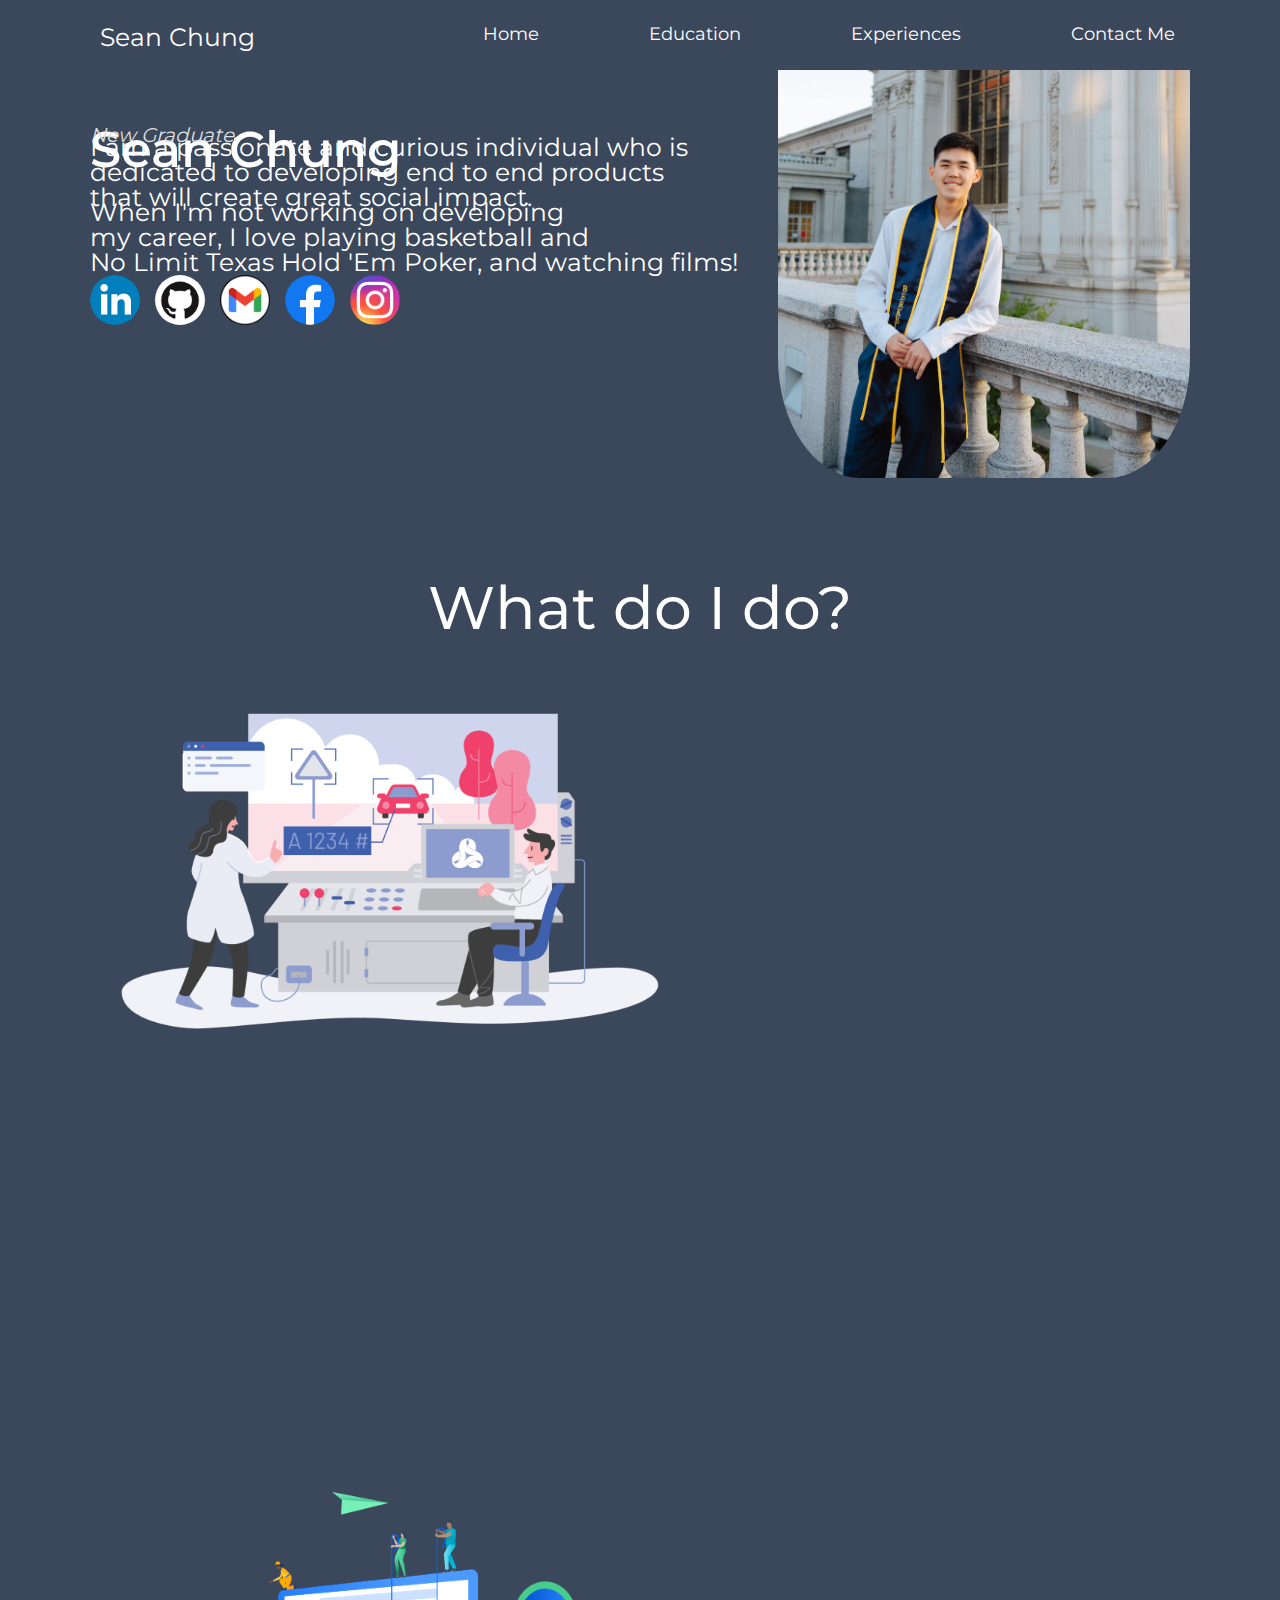
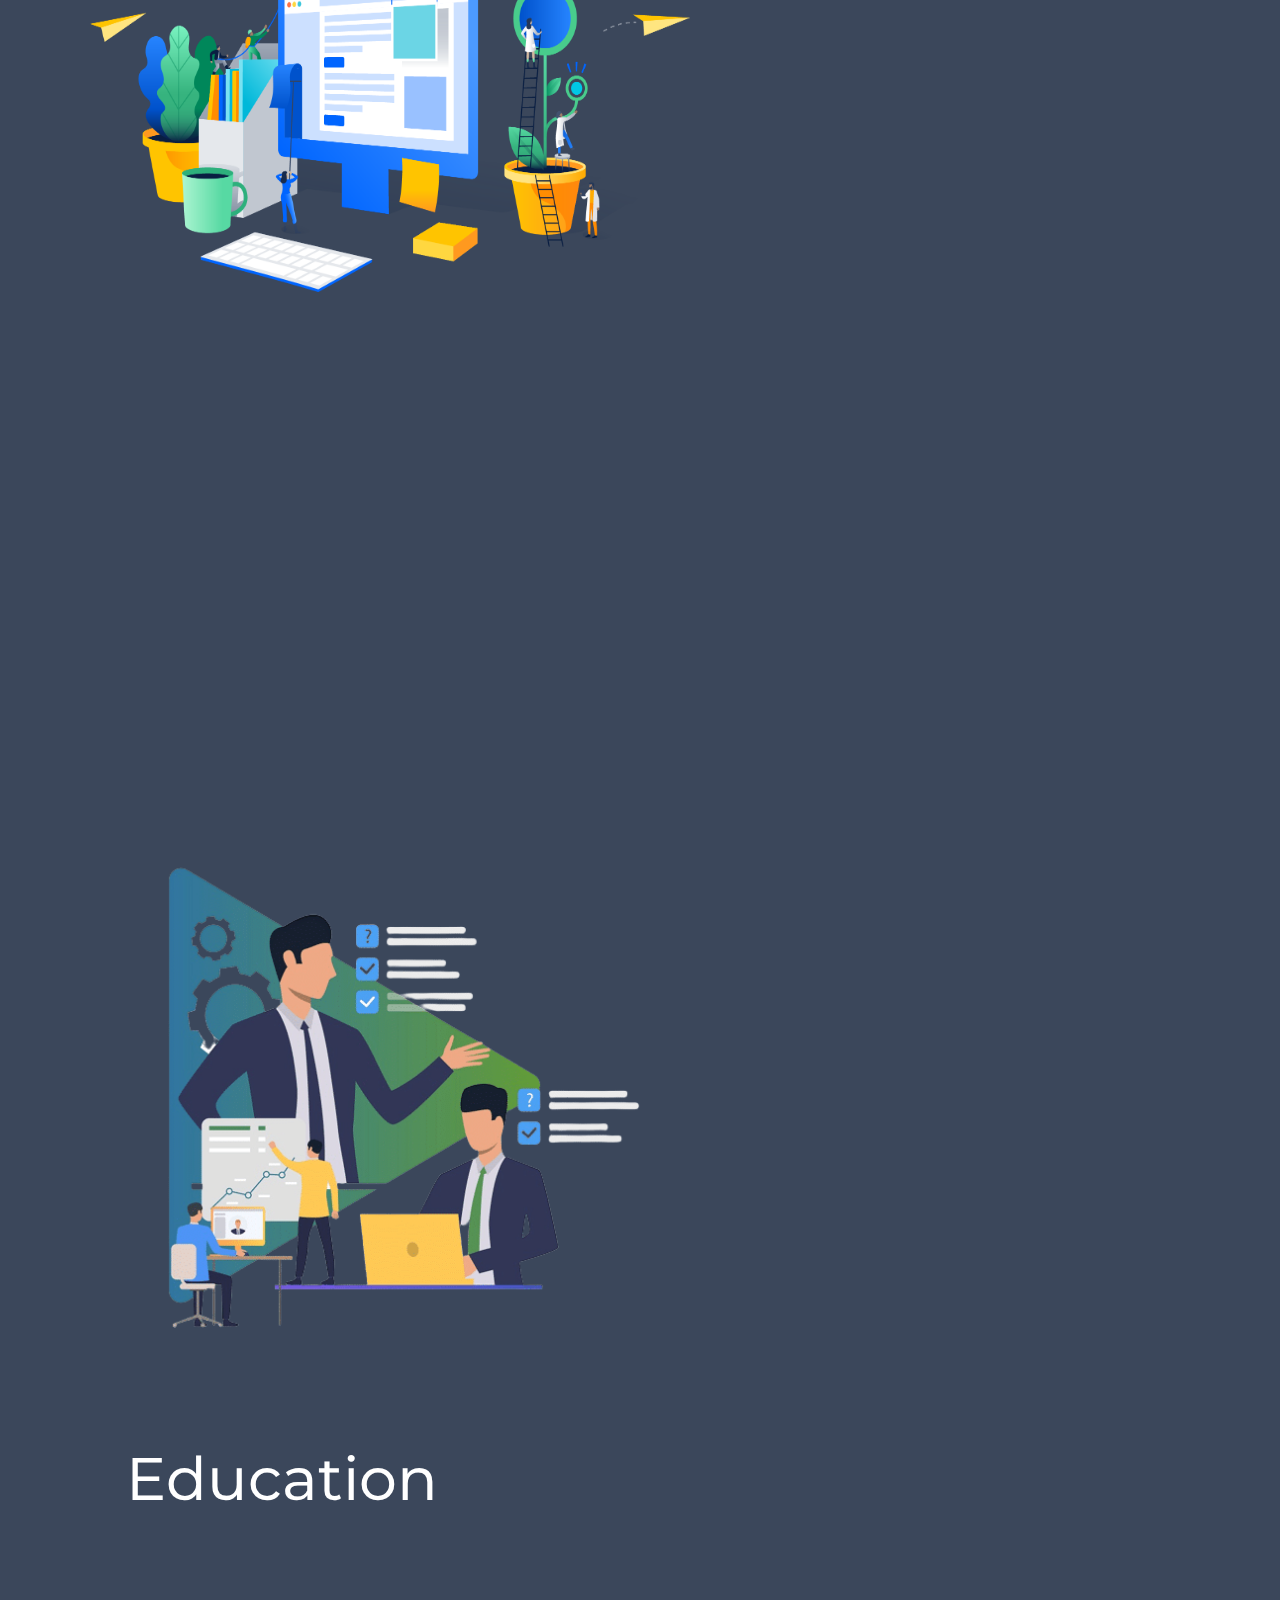
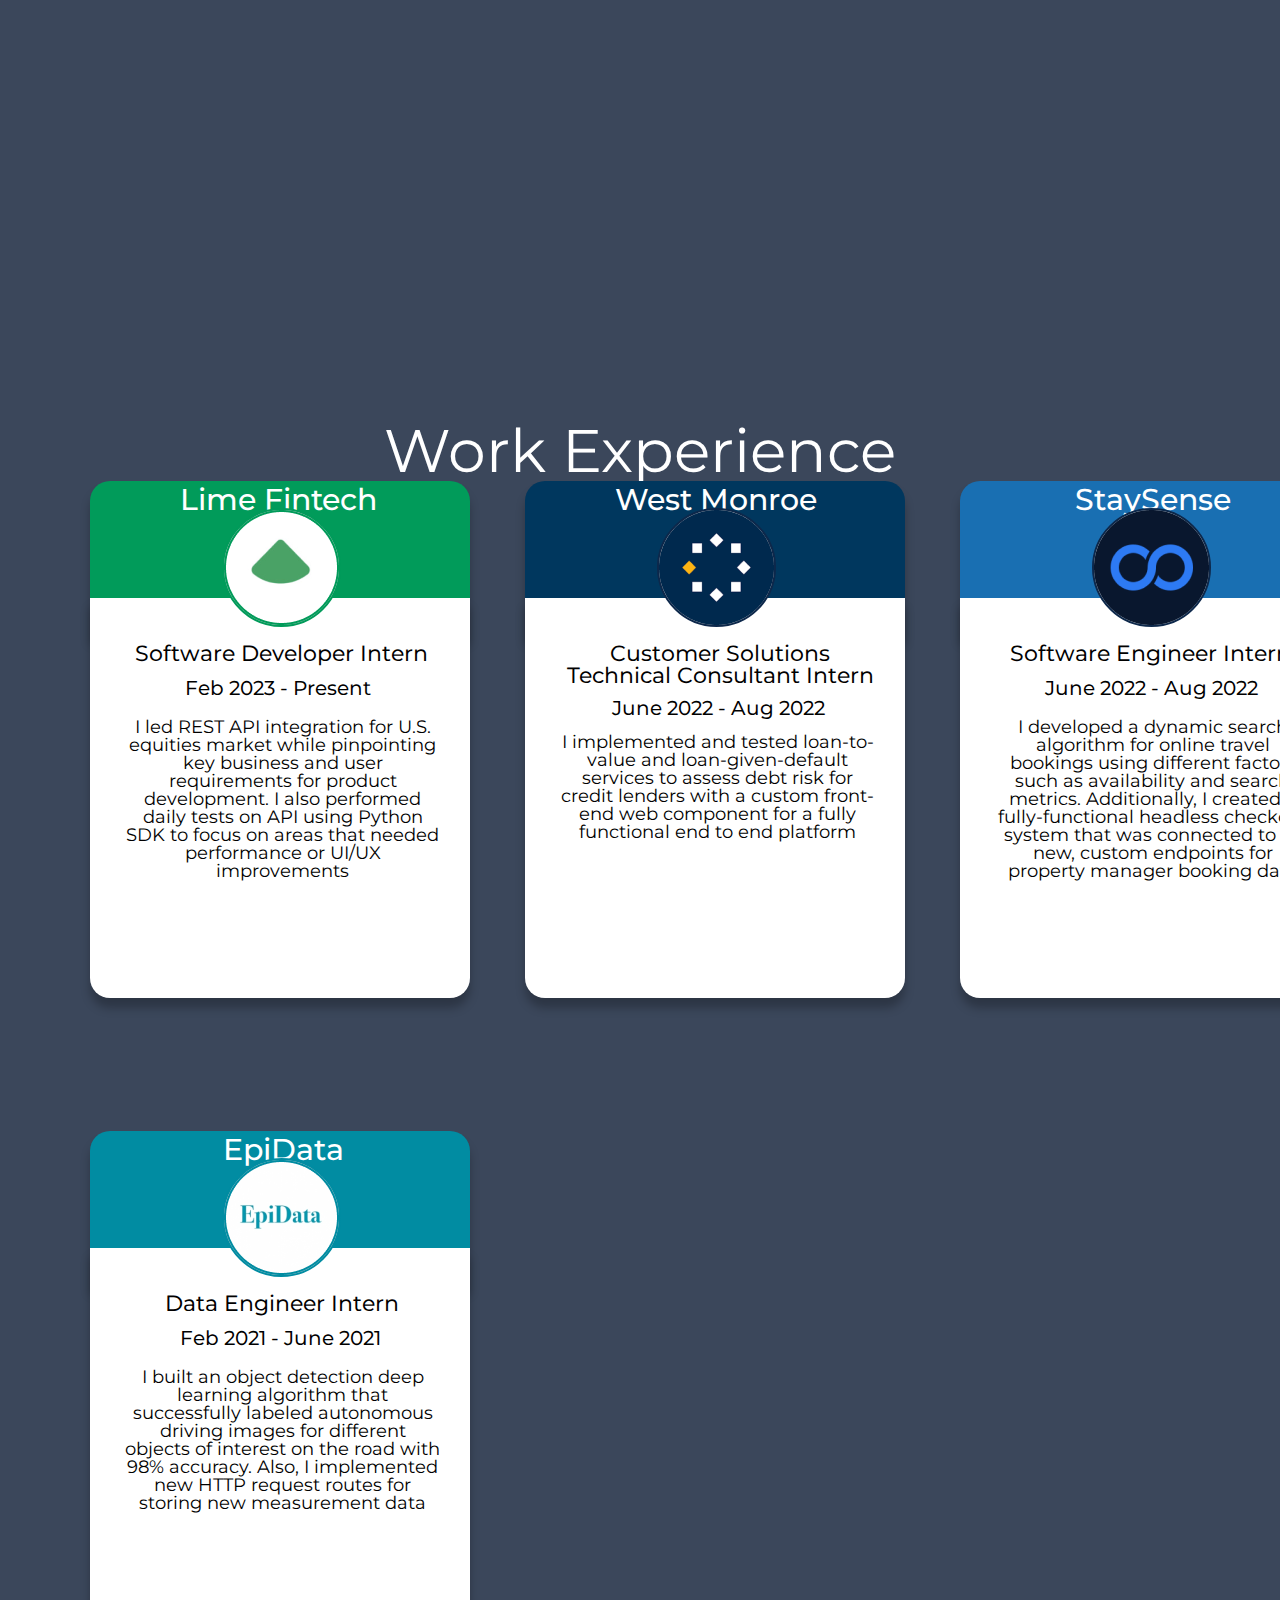
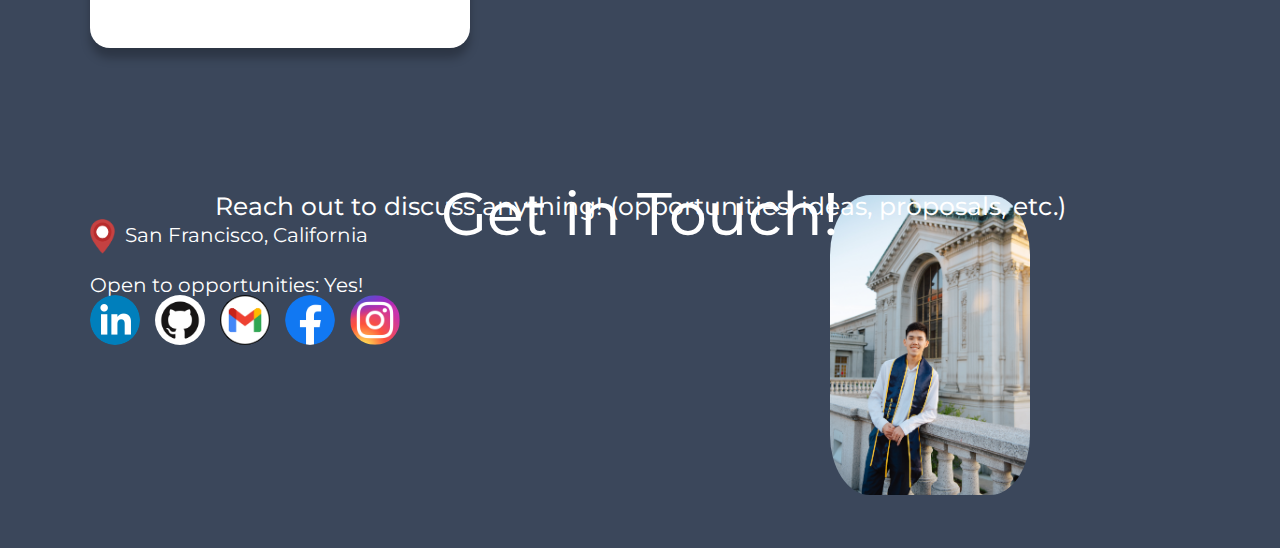
==== commit c9265997: "reset file added" ====
--- a/index.html
+++ b/index.html
@@ -3,7 +3,8 @@
     <head>
         <meta charset="UTF-8" />
         <meta name="viewport" content="width=device-width, initial-scale=1.0"/>
-        <link rel="stylesheet" type="text/css" href="index.css">
+        <link rel="stylesheet" href="reset.css" media="screen">
+        <link rel="stylesheet" type="text/css" href="index.css" media="screen">
         <title> Sean Chung </title>
     </head>
     <body>        
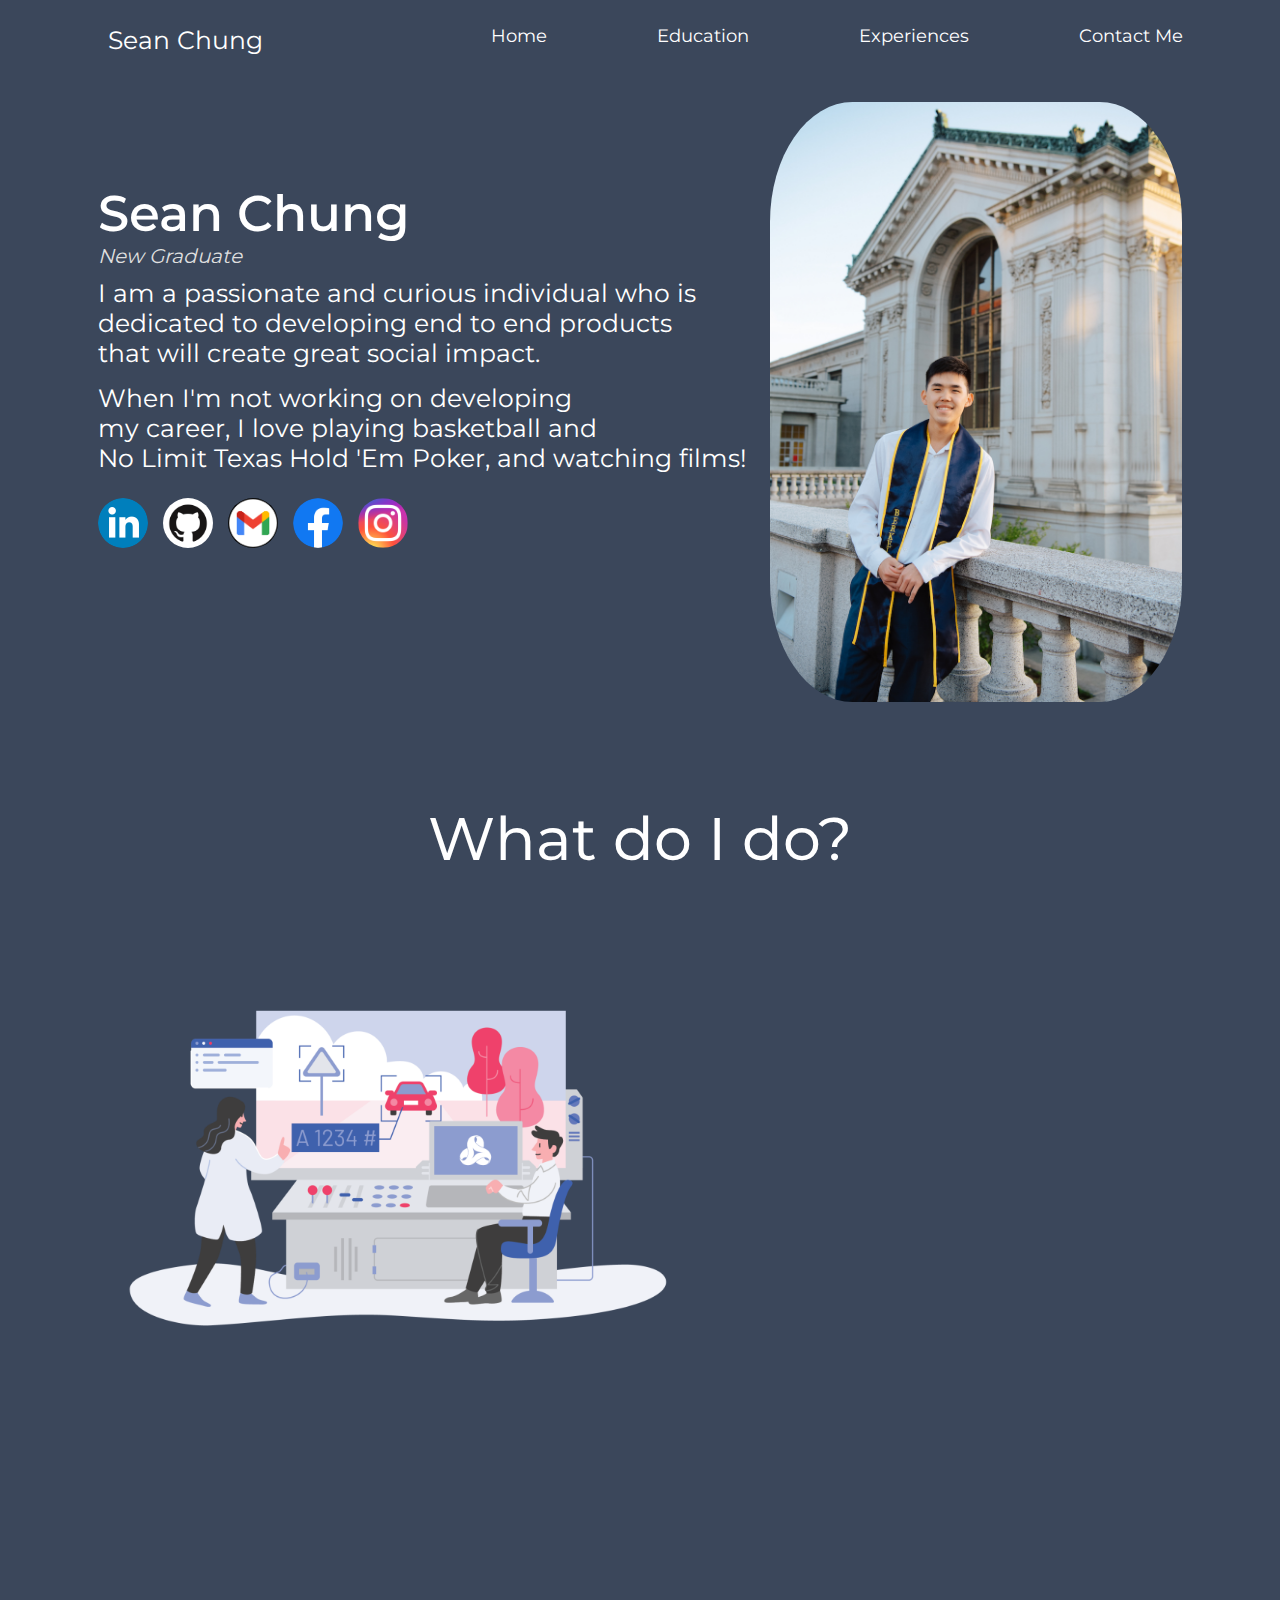
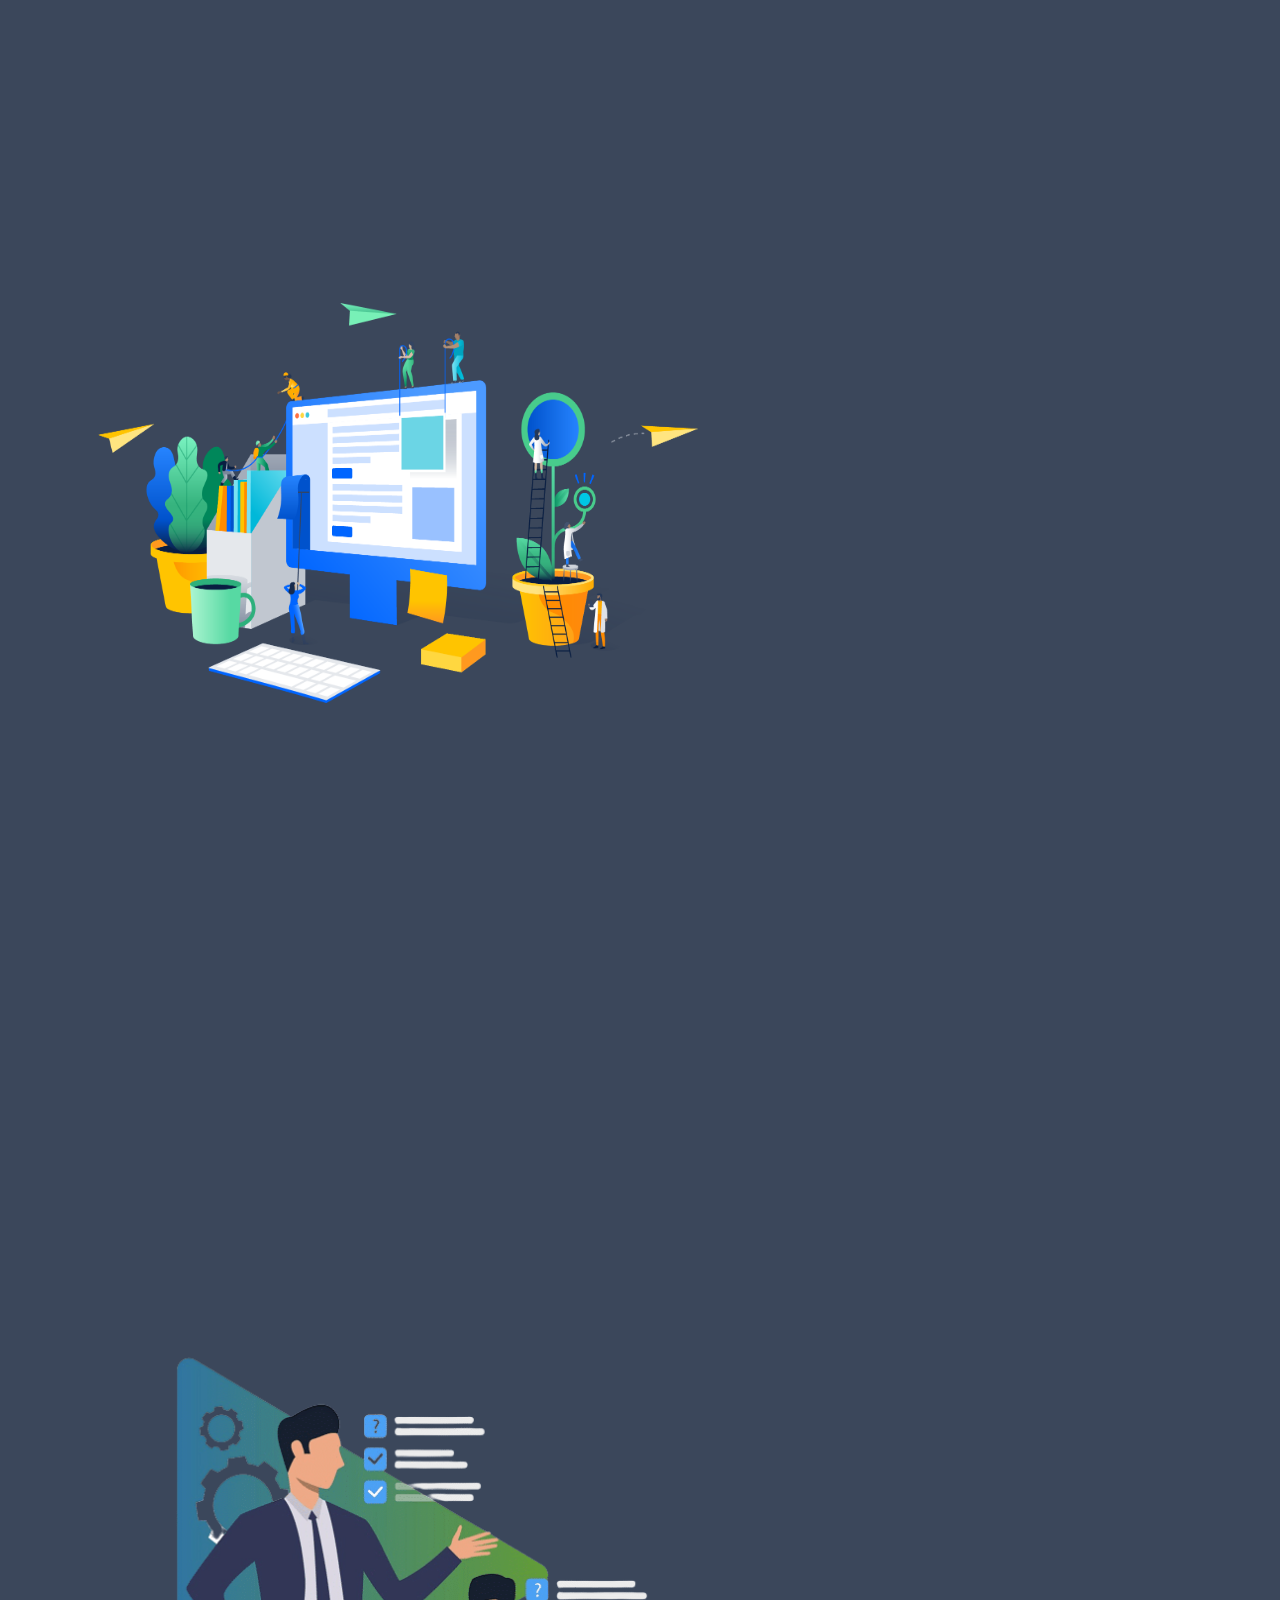
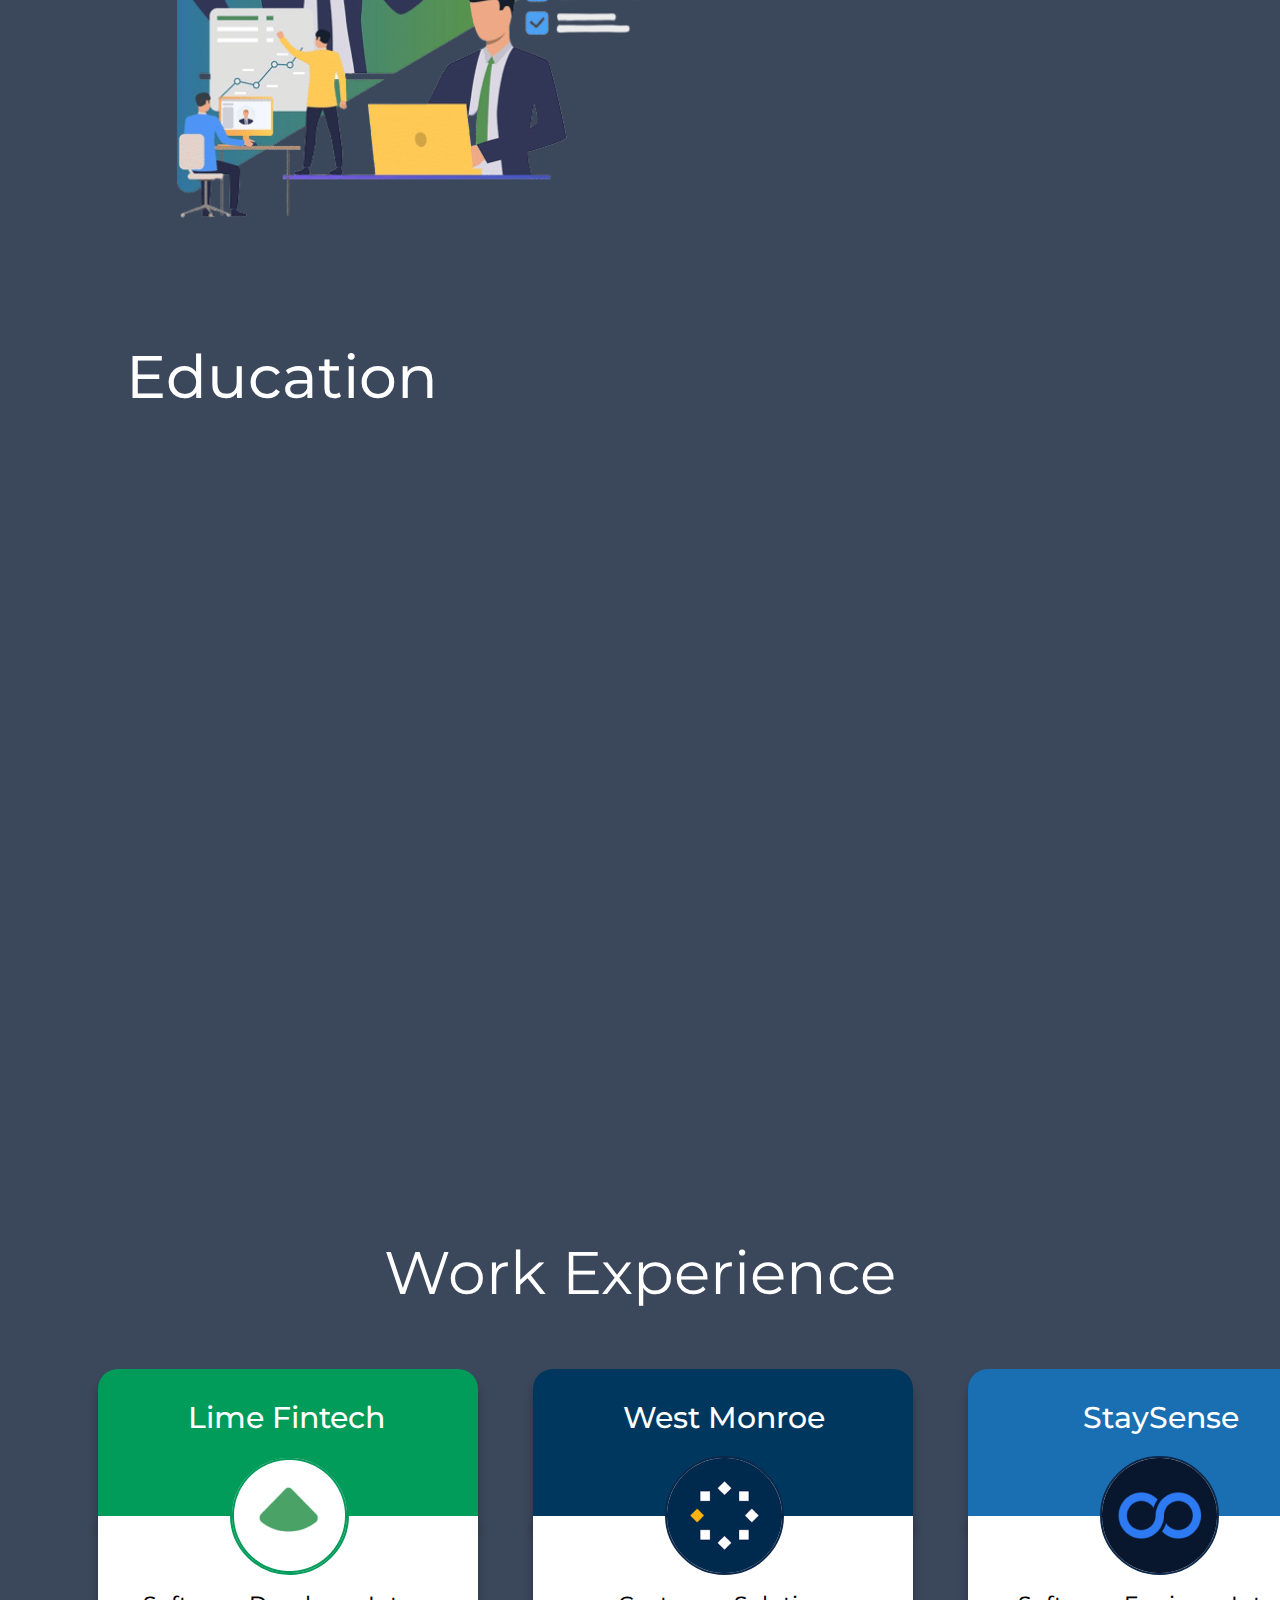
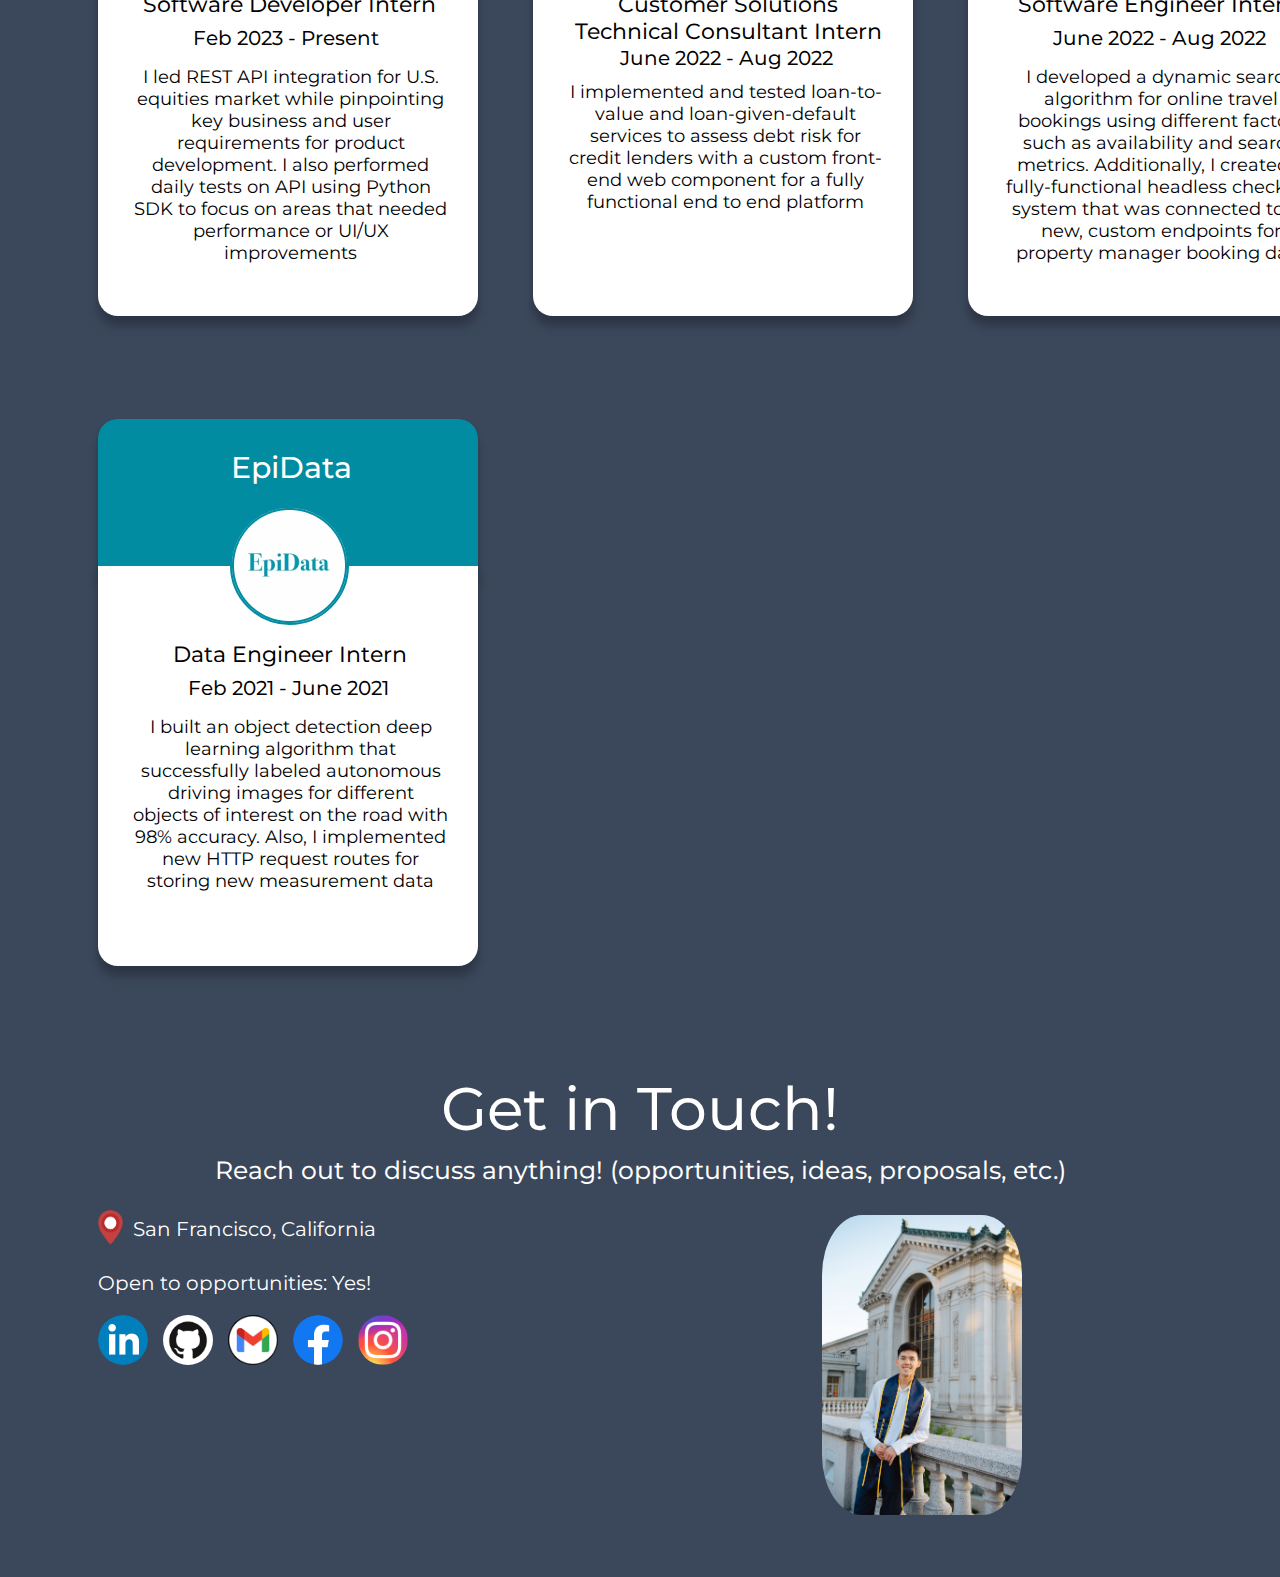
==== commit 5c5a7d1a: "reset file removed" ====
--- a/index.html
+++ b/index.html
@@ -3,7 +3,6 @@
     <head>
         <meta charset="UTF-8" />
         <meta name="viewport" content="width=device-width, initial-scale=1.0"/>
-        <link rel="stylesheet" href="reset.css" media="screen">
         <link rel="stylesheet" type="text/css" href="index.css" media="screen">
         <title> Sean Chung </title>
     </head>
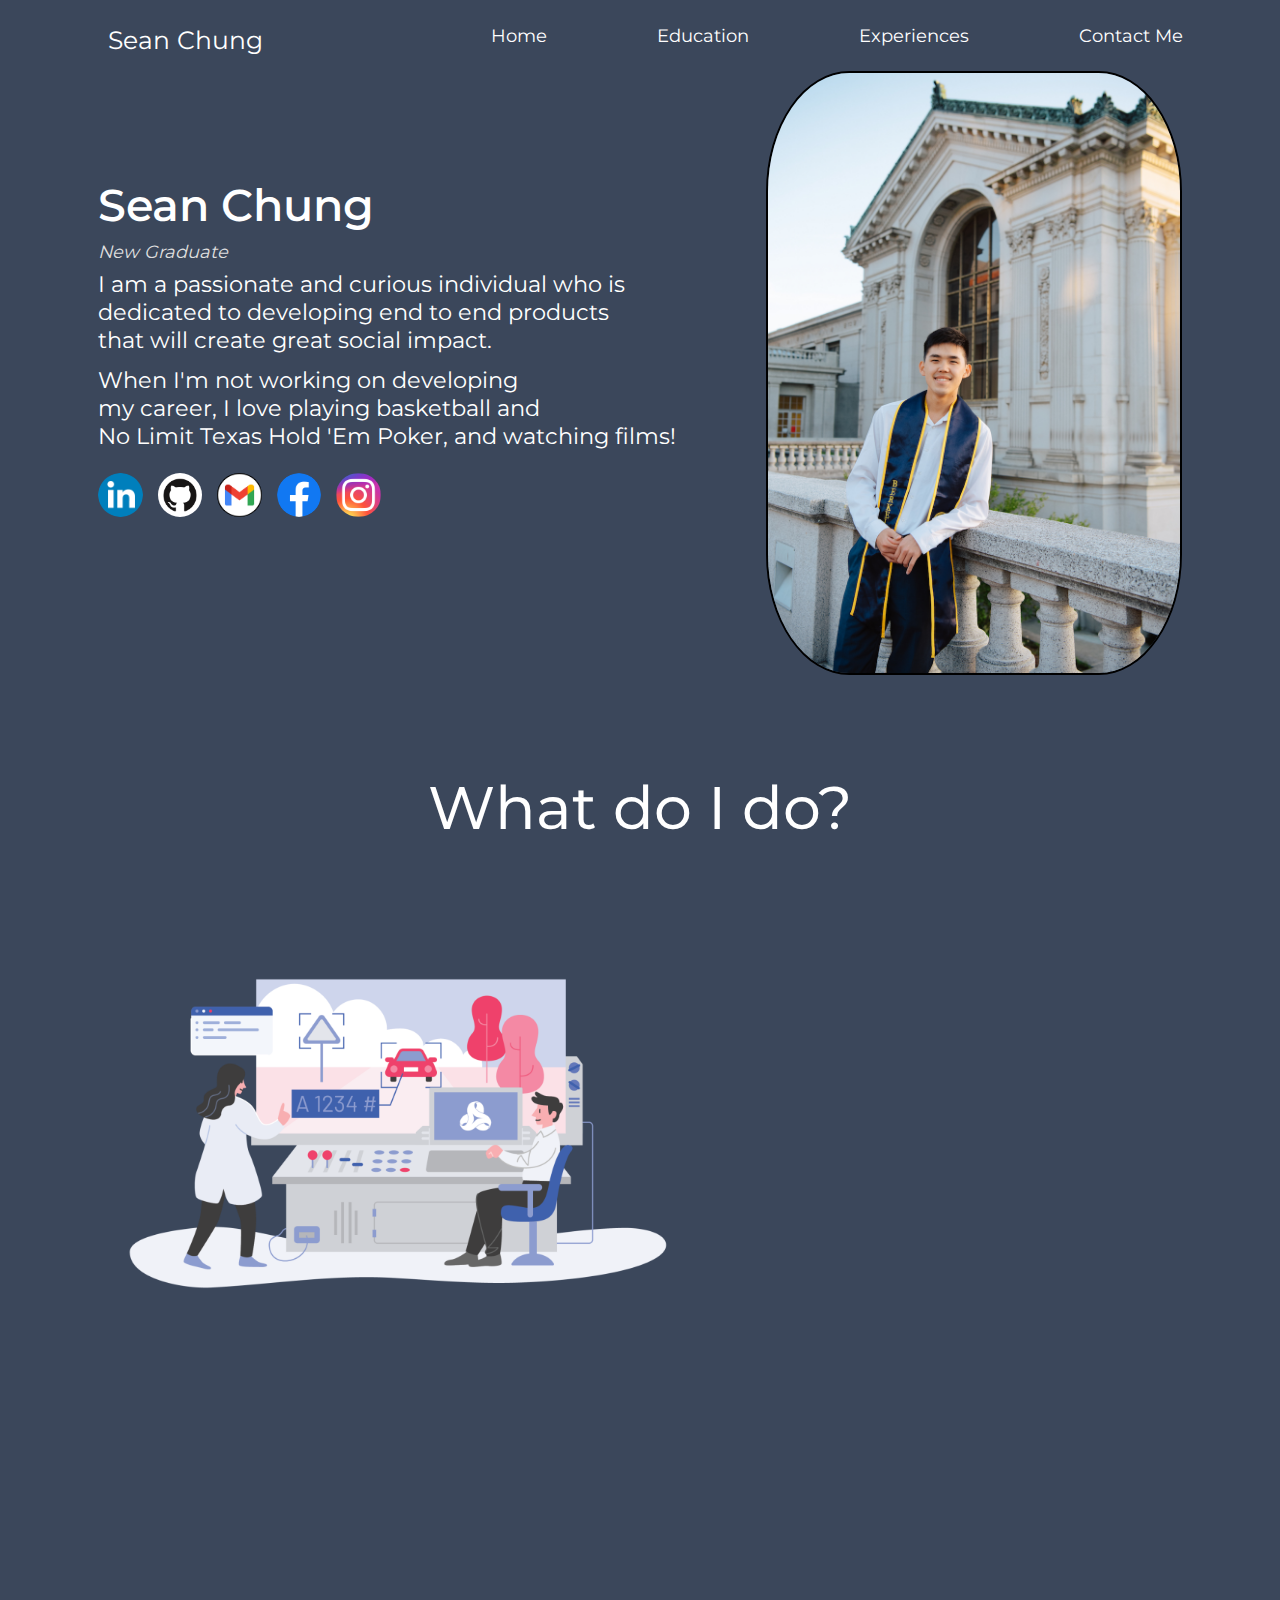
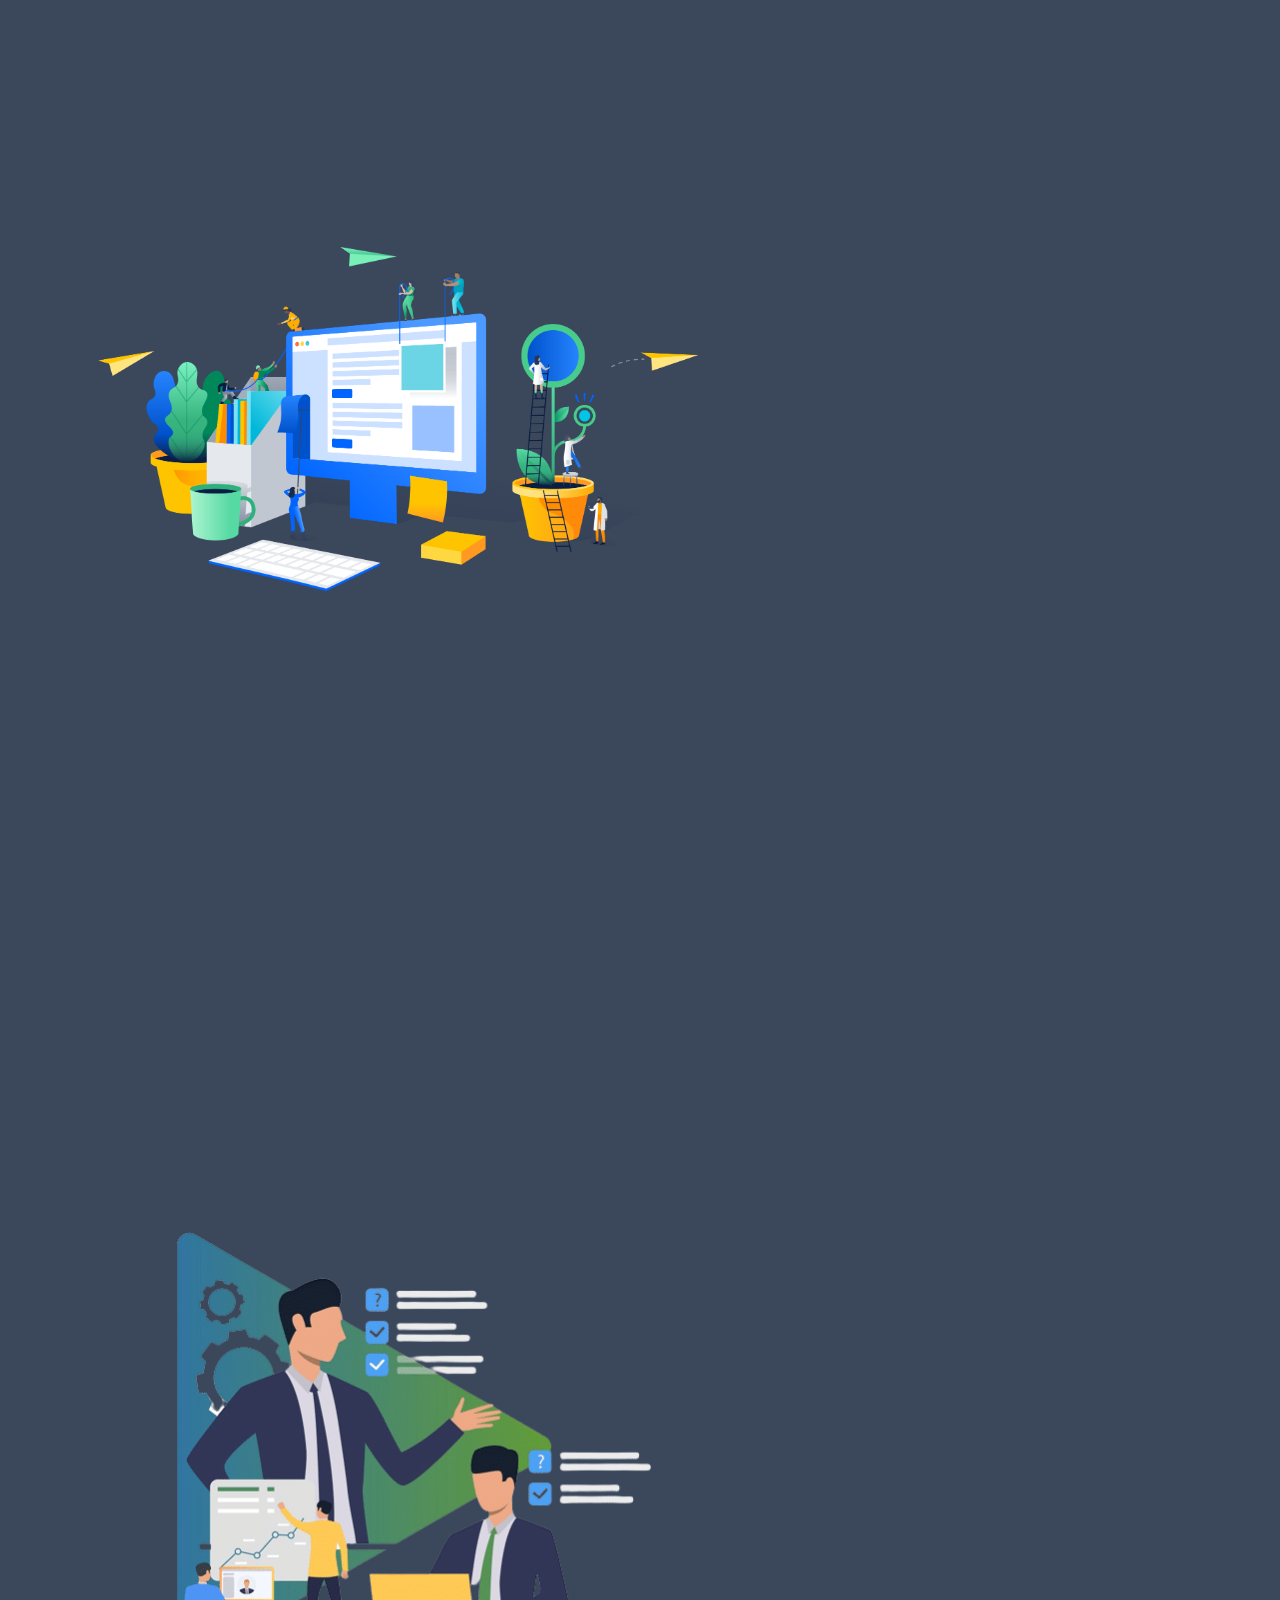
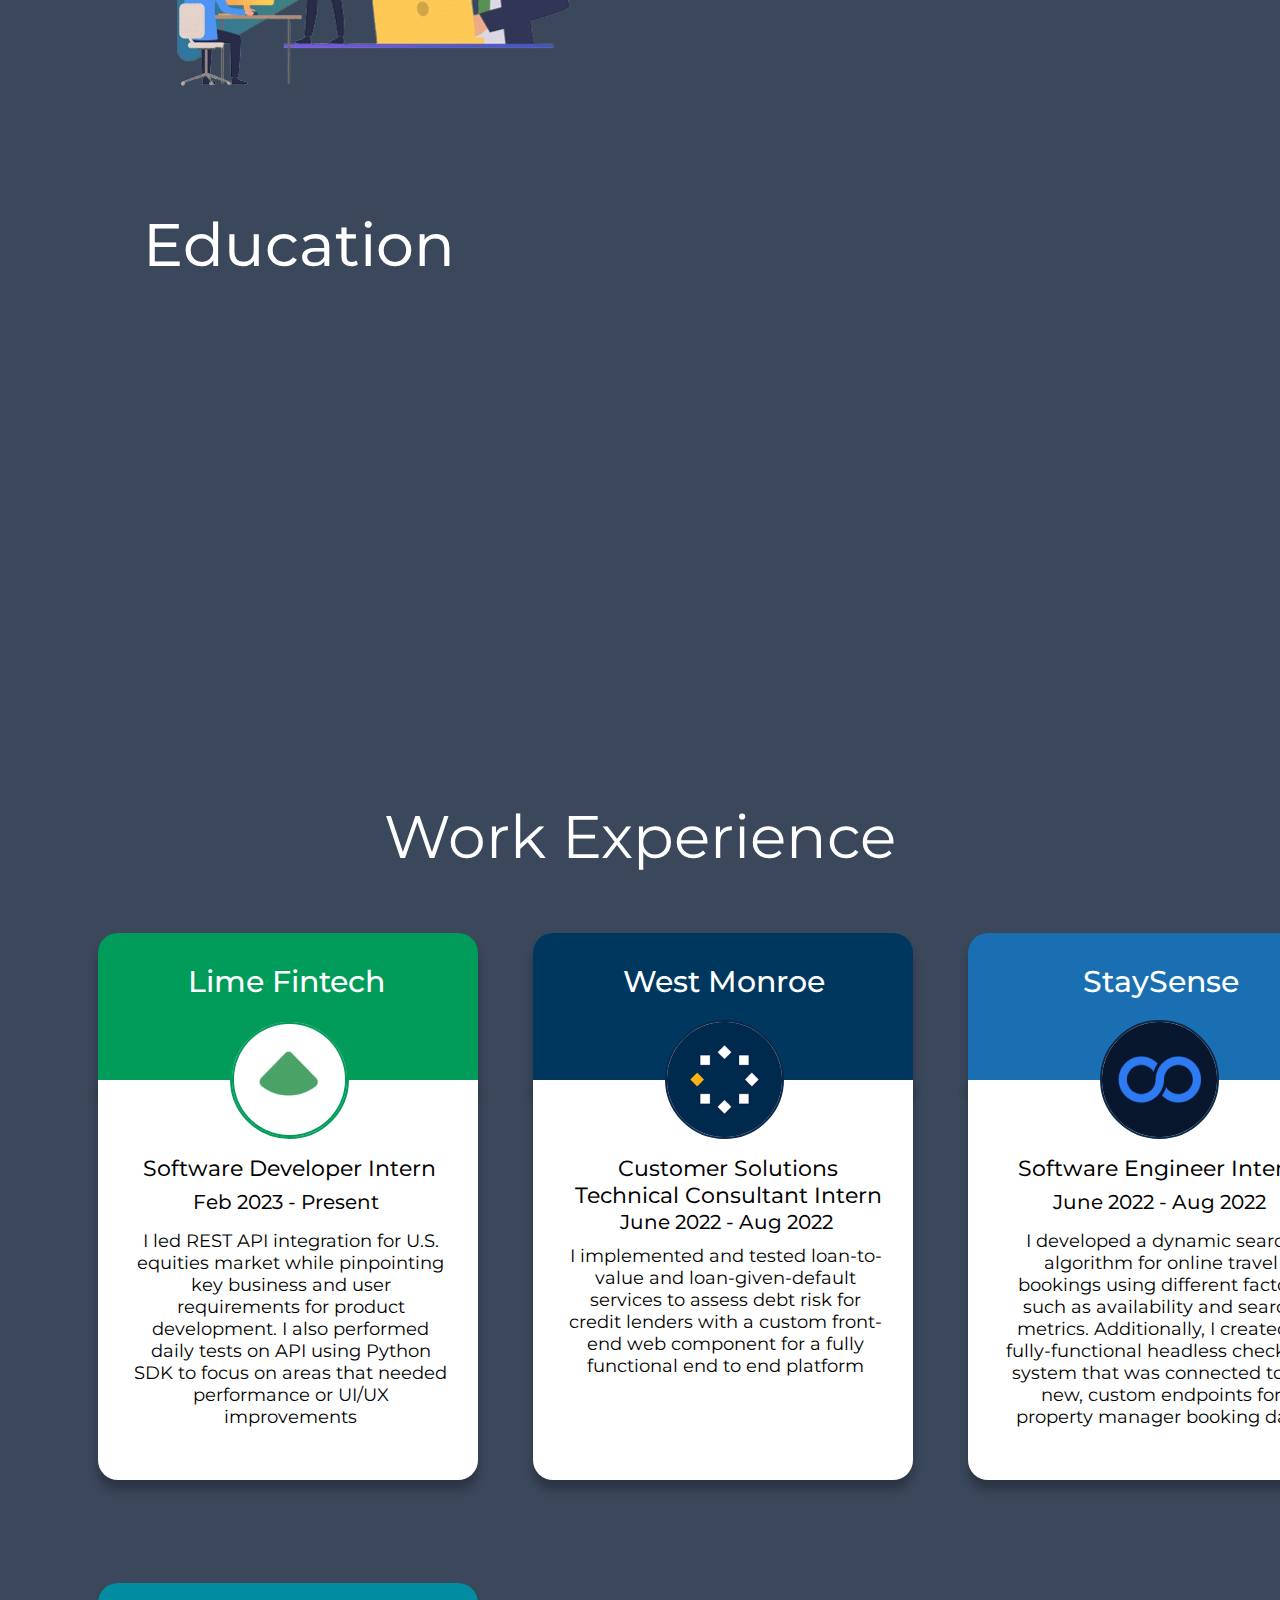
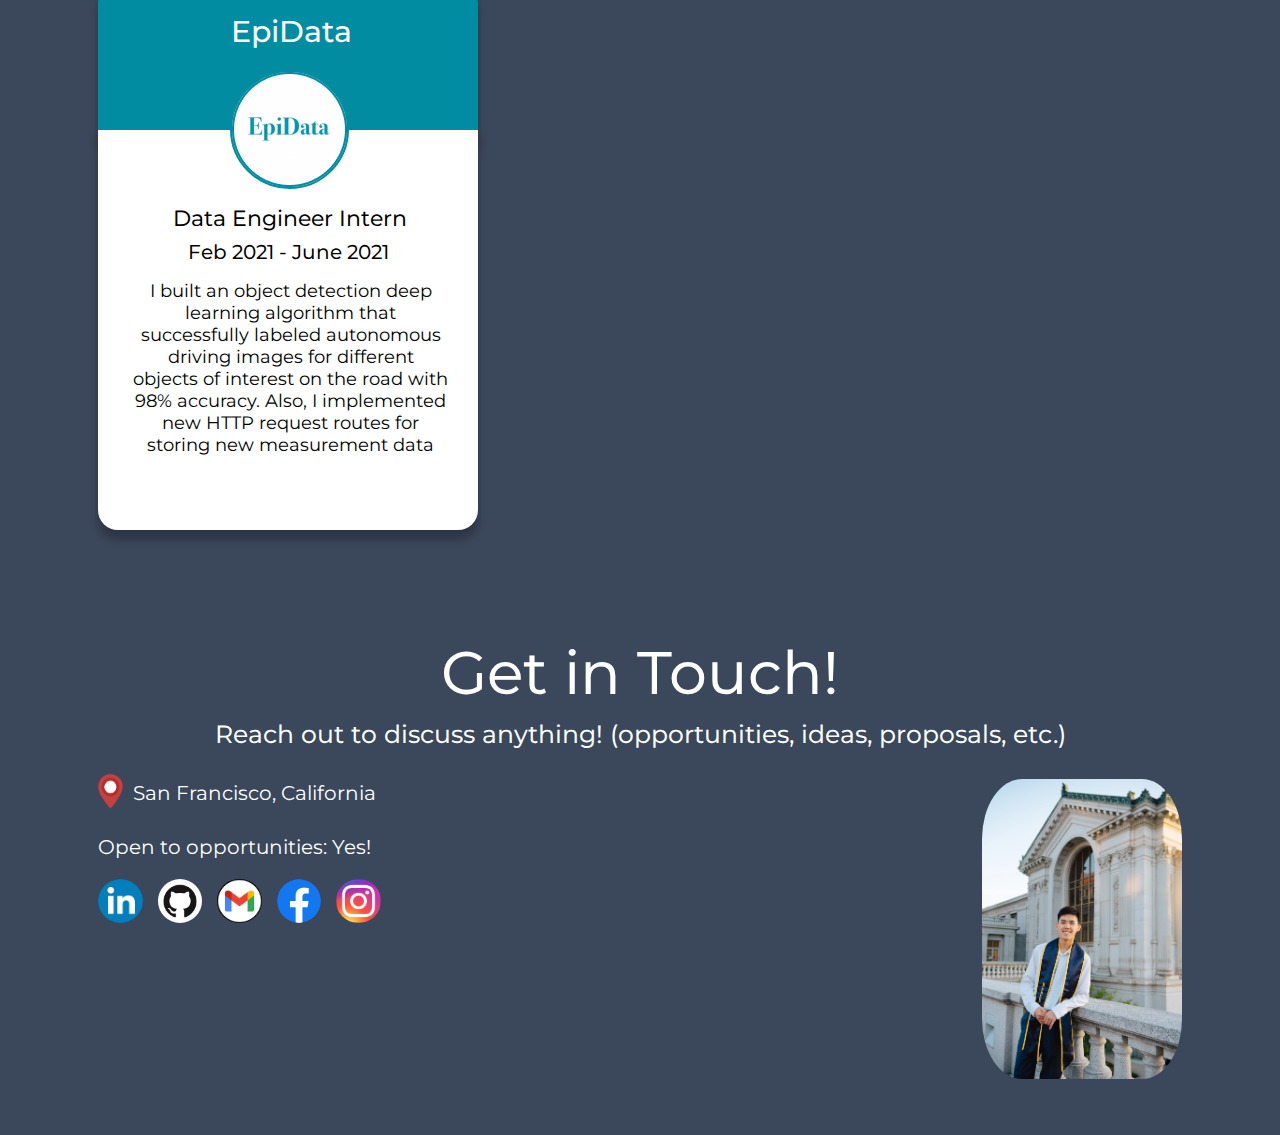
==== commit aeba025a: "resizing" ====
--- a/index.html
+++ b/index.html
@@ -27,20 +27,20 @@
                         my career, I love playing basketball and <br>
                         No Limit Texas Hold 'Em Poker, and watching films! </p>
                 </div>
-                
             <div class="desc-links">
-                <a href="http://linkedin.com/in/seanchung2000/" target="_blank"><img class="link" src="./images/linkedin_logo.png" alt="LinkedIn Picture" width="50" height="50"> </a>
-                <a href="https://github.com/seanchung2000" target="_blank"><img class="link" src="./images/github_logo.png" alt="Github Picture" width="50" height="50"> </a>
-                <a href="mailto:seanchung2000@berkeley.edu" target="_blank"><img class="link" src="./images/gmail_logo.png" alt="LinkedIn Picture" width="50" height="50"> </a>
-                <a href="https://www.facebook.com/seanchung2000/" target="_blank"><img class="link" src="./images/facebook_logo.png" alt="LinkedIn Picture" width="50" height="50"> </a>
-                <a href="https://www.instagram.com/seanchung2000/" target="_blank"><img class="link" src="./images/instagram_logo.png" alt="LinkedIn Picture" width="50" height="50"> </a>
+                <a href="http://linkedin.com/in/seanchung2000/" target="_blank"><img class="link" src="./images/linkedin_logo.png" alt="LinkedIn Picture"> </a>
+                <a href="https://github.com/seanchung2000" target="_blank"><img class="link" src="./images/github_logo.png" alt="Github Picture"> </a>
+                <a href="mailto:seanchung2000@berkeley.edu" target="_blank"><img class="link" src="./images/gmail_logo.png" alt="LinkedIn Picture"> </a>
+                <a href="https://www.facebook.com/seanchung2000/" target="_blank"><img class="link" src="./images/facebook_logo.png" alt="LinkedIn Picture"> </a>
+                <a href="https://www.instagram.com/seanchung2000/" target="_blank"><img class="link" src="./images/instagram_logo.png" alt="LinkedIn Picture"> </a>
                 </div>
-                <img class="p1" src="./images/profile_picture.jpg" alt="Profile Picture" width="412.5" height="600">
             </div>
+            <img class="p1" src="./images/profile_picture.jpg" alt="Profile Picture">
             <div class="skills">
                 <p class="skills-title"> What do I do? </p>
 
-                <img class="p3" src="./images/data_science.png" width="600" height="400">
+                <img class="p3" src="./images/data_science.png">
+                
                     <div class="skills-sub">
                         <div class="reveal">
                             <p class="skills-subtitle-1"> Data Science & Machine Learning </p>
@@ -62,7 +62,7 @@
                             </div>
                         </div> 
                     </div>
-                <img class="p4" src="./images/web_dev.png" width="600" height="400">
+                    <img class="p4" src="./images/web_dev.png">
                 <div class="skills-sub"> 
                     <div class="reveal">
                         <p class="skills-subtitle-2"> Full Stack Development </p>
@@ -87,7 +87,7 @@
                     </div>
                 </div>
 
-                <img class="p5" src="./images/tech_consulting.png" width="500" height="500">
+                <img class="p5" src="./images/tech_consulting.png">
                 <div class="skills-sub"> 
                     <div class="reveal">
                     <p class="skills-subtitle-2"> Technical Consulting </p>
--- a/index.css
+++ b/index.css
@@ -75,10 +75,11 @@
     flex-direction: column;
     padding-top: 125px;
     margin-left: clamp(5.625rem, -35.325rem + 45.5vw, 62.5rem);
+    z-index: 100;
 }
 
 .desc-header { 
-    font-size: 50px;
+    font-size: clamp(2.1875rem, 0.04473rem + 3.425vw, 3.125rem);
     font-weight: 550;
     color: rgb(255, 255, 255);
     
@@ -86,14 +87,14 @@
 
 .desc-title {
     font-style: italic;
-    font-size: 20px;
+    font-size: clamp(0.875rem, 0.01789rem + 1.37vw, 1.25rem);
     color: rgb(223, 223, 223);
-    margin-top: -50px;
+    margin-top: clamp(-2.1875rem, 21.38042rem + -37.671vw, -50px);
 }
 
 .desc-text { 
     margin-top: -10px;
-    font-size: 25px;
+    font-size: clamp(1.125rem, 0.12525rem + 1.598vw, 1.5625rem);
     color: rgb(255, 255, 255);
 }
 
@@ -105,35 +106,46 @@
 .link { 
     border-radius: 100%;
     margin-right: 15px;
+    height: clamp(2.1875rem, 0.04473rem + 3.425vw, 3.125rem);
+    width: clamp(2.1875rem, 0.04473rem + 3.425vw, 3.125rem);
 }
 
 .p1 { 
+    border: 2px solid #000;
+    display:flex;
     float: right;
     margin-top: -450px;
     margin-right: clamp(5.625rem, -35.325rem + 45.5vw, 62.5rem);
     border-radius: 20%;
-}
-
+    width: 412.5px;
+    height: 600px;
+}
 
 .p3 { 
     margin-top: 50px;
     margin-left: clamp(5.625rem, -35.325rem + 45.5vw, 62.5rem);
-}
-
-.p4 { 
+    width: clamp(6.25rem, 50%, 37.5rem);
+    height: 400;
+}
+
+.p4 {
     margin-top: 150px;
     margin-left: clamp(5.625rem, -35.325rem + 45.5vw, 62.5rem);
-
+    margin-right: 20px;
+    width: clamp(6.25rem, 50%, 37.5rem);;
+    height: 400;
 }
 
 .p5 {
     margin-top: 150px;
     margin-left: clamp(9.375rem, -31.35rem + 45.25vw, 65.9375rem);
+    width: clamp(9.375rem, 100%, 31.5rem);
+    height: clamp(6.25rem, 50%, 31.5rem);
 }
 
 .p6 { 
     margin-top: -100px;
-    margin-right: clamp(15.625rem, -19.7rem + 39.25vw, 64.6875rem);
+    margin-right: clamp(5.625rem, -35.325rem + 45.5vw, 62.5rem);
     float: right;
     border-radius: 20%;
 }
@@ -155,12 +167,12 @@
 }
 
 .skills-subtitle-1 { 
-    font-size: 35px;
+    font-size: clamp(1rem, 0.49448rem + 1.881vw, 2.1875rem);
     margin-bottom: 23px;
 }
 
 .skills-text { 
-    font-size: 20px;
+    font-size: clamp(0.625rem, 0.38594rem + 0.99vw, 1.25rem);
 }
 
 .skills-icons { 
@@ -170,7 +182,7 @@
 }
 
 .skills-subtitle-2 { 
-    font-size: 35px;
+    font-size: clamp(1rem, 0.49448rem + 1.881vw, 2.1875rem);
     margin-bottom: 23px;
     margin-top: 150px;
 }
@@ -188,11 +200,10 @@
 }
 
 .edu-sub {
-    display: flex;
-    flex-direction: column; 
     margin-left: clamp(21.875rem, -19.75rem + 46.25vw, 79.6875rem);
     margin-top: -215px;
 }
+
 .edu-school { 
     color:rgb(255,255,255);
     font-weight: 500;
@@ -207,7 +218,7 @@
 
 .edu-text { 
     color: rgb(255,255,255);
-    font-size:18px;
+    font-size: 18px;
     margin-top: -10px;
 }
 
@@ -221,7 +232,6 @@
 .experiences { 
     display: flex;
     flex-direction: row;
-
 }
 
 .exp-1 { 
@@ -506,43 +516,163 @@
     margin-top: 30px;
 }
 
-
-
-
-/* @media screen and (max-width: 600px) { 
-
-}
-
-@media screen and (min-width:600) { 
+/* @media only screen and (min-width: 1001px) and (max-width:1439px) { 
     
+    .desc-header { 
+        font-size: clamp(1.5625rem, -2.00857rem + 5.708vw, 3.125rem);
+    }
+
+    .desc-title {
+        font-size: clamp(0.625rem, -0.8033rem + 2.283vw, 1.25rem);
+        margin-top: clamp(-0.625rem, 97.93221rem + -157.534vw, -43.75rem);
+    }
+
+    .desc-text { 
+        margin-top: -10px;
+        font-size: 25px;
+        color: rgb(255, 255, 255);
+    }
+
+    .desc-links { 
+        display:flex;
+        margin-left: clamp(5.625rem, -35.325rem + 45.5vw, 62.5rem);
+    }
+
+    .link { 
+        border-radius: 100%;
+        margin-right: 15px;
+    }
+
+    .p1 { 
+        float: right;
+        margin-top: -450px;
+        margin-right: clamp(5.625rem, -35.325rem + 45.5vw, 62.5rem);
+        border-radius: 20%;
+    }
+    
+    .desc-header { 
+        font-size: clamp(1.5625rem, -2.00857rem + 5.708vw, 3.125rem);
+    }
+
+    .desc-title{ 
+        font-size: clamp(0.625rem, -0.8033rem + 2.283vw, 1.25rem);
+    }
+
+    .desc-text{ 
+
+    }
 } */
 
-/* @media screen and (min-width: 768px){
-    .edu-title { 
-        color: rgb(255, 255, 0);
-    }
-}
-
-@media screen and (min-width: 1024px) {
-    .edu-title { 
-        color: rgb(255, 0, 255);
-    }
-}
-
-@media screen and (min-width: 1200px) {
-    .edu-title{ 
-        color: rgb(0,255,255);
-    }
-}
-
-@media screen and (min-width: 1440px) { 
-    .desc-text { 
-        font-size: 28px;
-    }
-    .edu-title{ 
-        color: rgb(255,255,255);
-    }
-} */
-
-
-/* my macbook pixel width is 1440px */
+/* testing 1117px*/
+
+@media only screen and (max-width: 1000px){
+    .description { 
+        display: flex;
+        margin-left: auto;
+        margin-right: auto;
+        justify-content: center;
+        width: 50%;
+    }
+
+    .skills-sub{ 
+        display: flex;
+        flex-direction: column;
+        justify-content: center;
+        width: 50%;
+        padding: auto;
+        margin: auto;
+        margin-right: auto;
+        float: none;
+        display: flex;   
+    }
+
+    .p3 {
+        display: flex;
+        justify-content: center;
+        margin-top: auto;
+        margin-left: auto;
+        margin-right: auto;
+        width: 50%;
+        height: auto;
+    }
+
+    .p4 { 
+        display: flex;
+        justify-content: center;
+        margin-top: 50px;
+        margin-left: auto;
+        margin-right: auto;
+        margin-bottom: -100px;
+        width: 50%;
+        height: auto;
+    }
+
+    .p5 { 
+        display: flex;
+        margin-top: 50px;
+        margin-left: auto;
+        margin-right: auto;
+        margin-bottom: -100px;
+        width: 50%;
+        justify-content: center;
+    }
+
+    .edu-logo { 
+        display:flex;
+        width: 15%;
+        height: 15%;
+        margin-left: clamp(7.5rem, -35.475rem + 47.75vw, 67.1875rem);
+    }
+
+    .edu-sub {
+        display:block;
+        justify-content: center;
+        width: 50%;
+        margin-left: clamp(21.875rem, -19.75rem + 46.25vw, 79.6875rem);
+        /* margin-top: -215px; */
+
+    }
+}
+
+@media only screen and (max-width: 1000px) {
+    body {
+        padding-bottom: 100px; /* Adjust padding for smaller screens */
+    }
+
+    .description,
+    .skills-sub,
+    .p3,
+    .p4,
+    .p5 {
+        width: 100%; /* Make these sections full width on smaller screens */
+        margin: auto; /* Center the content */
+    }
+
+    .p3,
+    .p4,
+    .p5 {
+        margin-top: 50px; /* Adjust spacing for smaller screens */
+        margin-bottom: 0; /* Reset margin-bottom */
+    }
+
+    .edu-logo {
+        width: 30%; /* Adjust logo size for smaller screens */
+        height: auto; /* Allow logo height to adjust proportionally */
+        margin-left: auto; /* Center the logo */
+        margin-right: auto;
+    }
+
+    .edu-sub {
+        margin-top: 0; /* Reset margin-top */
+    }
+}
+
+/* Media query for screens between 1001px and 1439px */
+@media only screen and (min-width: 1001px) and (max-width: 1439px) {
+    /* Adjust styles for this screen size if needed */
+}
+
+/* Media query for screens smaller than 1440px (your existing styles for larger screens) */
+@media only screen and (max-width: 1439px) {
+    /* ... (existing styles) ... */
+}
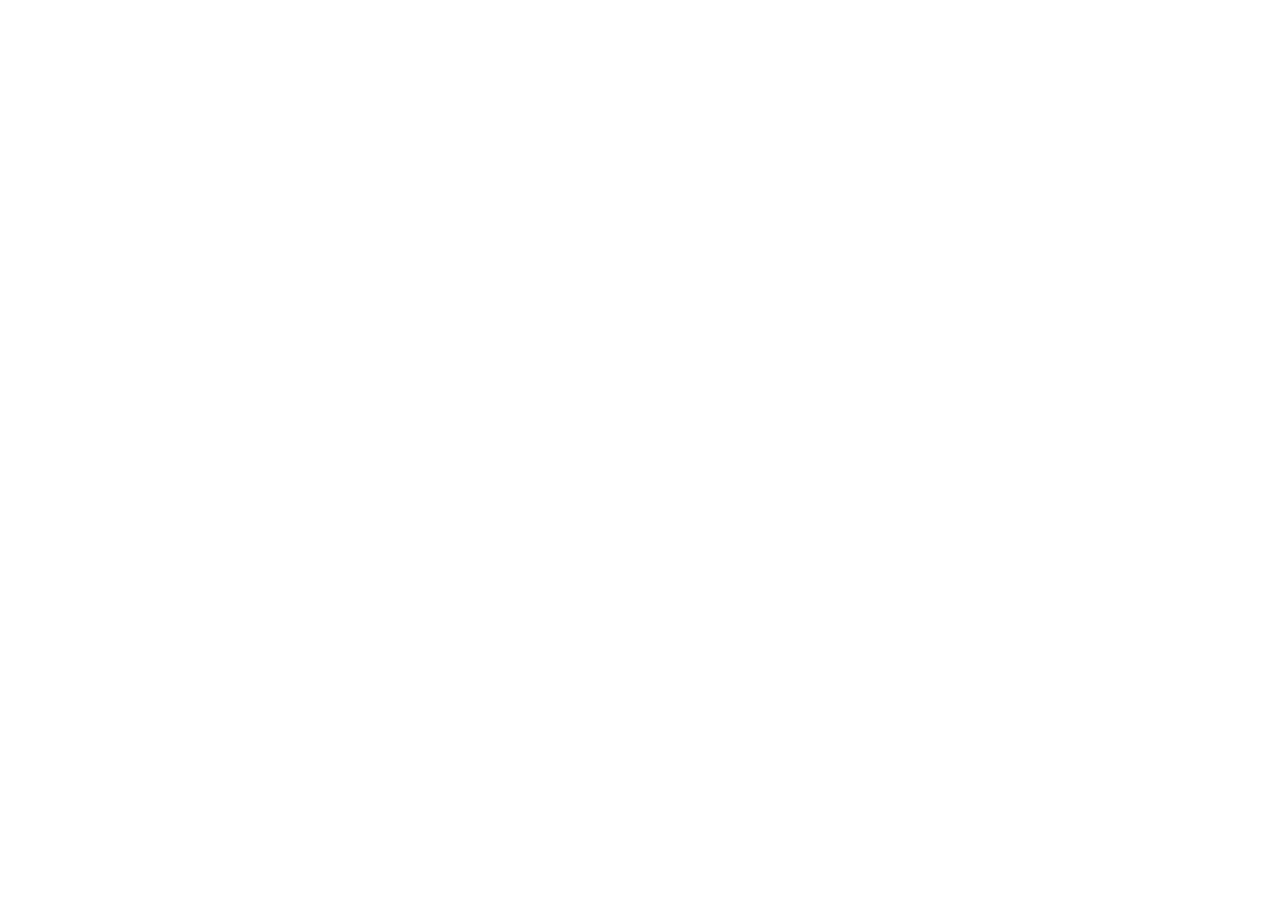
==== commit b75273e2: "testing" ====
--- a/index.html
+++ b/index.html
@@ -1,4 +1,4 @@
-<!DOCTYPE html>
+<!-- <!DOCTYPE html>
 <html>
     <head>
         <meta charset="UTF-8" />
@@ -186,4 +186,4 @@
             </div>
         </section>
     </body>
-</html>+</html> -->--- a/index.css
+++ b/index.css
@@ -4,7 +4,7 @@
 }
 
 body {
-    background-color: rgb(59, 71, 91);
+    background-color: rgb(255, 255, 255);
     font-family: "Montserrat";
     overflow-y: auto;
     padding-bottom: 200px;
@@ -311,7 +311,7 @@
 }
 
 .exp-2-comp { 
-    width: 207px;
+    width: 225px;
     height: 37px;
     color: #FFF;
     font-size: 30px;
@@ -321,7 +321,7 @@
 }
 
 .exp-2a { 
-    position:absolute;
+    position: absolute;
     margin-top: -10px;
     margin-left: 132px;
     width: 115px;
@@ -516,7 +516,7 @@
     margin-top: 30px;
 }
 
-/* @media only screen and (min-width: 1001px) and (max-width:1439px) { 
+@media only screen and (min-width: 1001px) and (max-width:1439px) { 
     
     .desc-header { 
         font-size: clamp(1.5625rem, -2.00857rem + 5.708vw, 3.125rem);
@@ -561,7 +561,7 @@
     .desc-text{ 
 
     }
-} */
+}
 
 /* testing 1117px*/
 
@@ -634,45 +634,9 @@
     }
 }
 
-@media only screen and (max-width: 1000px) {
-    body {
-        padding-bottom: 100px; /* Adjust padding for smaller screens */
-    }
-
-    .description,
-    .skills-sub,
-    .p3,
-    .p4,
-    .p5 {
-        width: 100%; /* Make these sections full width on smaller screens */
-        margin: auto; /* Center the content */
-    }
-
-    .p3,
-    .p4,
-    .p5 {
-        margin-top: 50px; /* Adjust spacing for smaller screens */
-        margin-bottom: 0; /* Reset margin-bottom */
-    }
-
-    .edu-logo {
-        width: 30%; /* Adjust logo size for smaller screens */
-        height: auto; /* Allow logo height to adjust proportionally */
-        margin-left: auto; /* Center the logo */
-        margin-right: auto;
-    }
-
-    .edu-sub {
-        margin-top: 0; /* Reset margin-top */
-    }
-}
-
-/* Media query for screens between 1001px and 1439px */
-@media only screen and (min-width: 1001px) and (max-width: 1439px) {
-    /* Adjust styles for this screen size if needed */
-}
-
-/* Media query for screens smaller than 1440px (your existing styles for larger screens) */
-@media only screen and (max-width: 1439px) {
-    /* ... (existing styles) ... */
-}
+/*
+To-do: make media queries for 0px-1000px and 1001px-1439px custom (>1440px is already made) 
+        make dropdown menu for navigation bar 
+*/
+
+/* my macbook pixel width is 1440px */
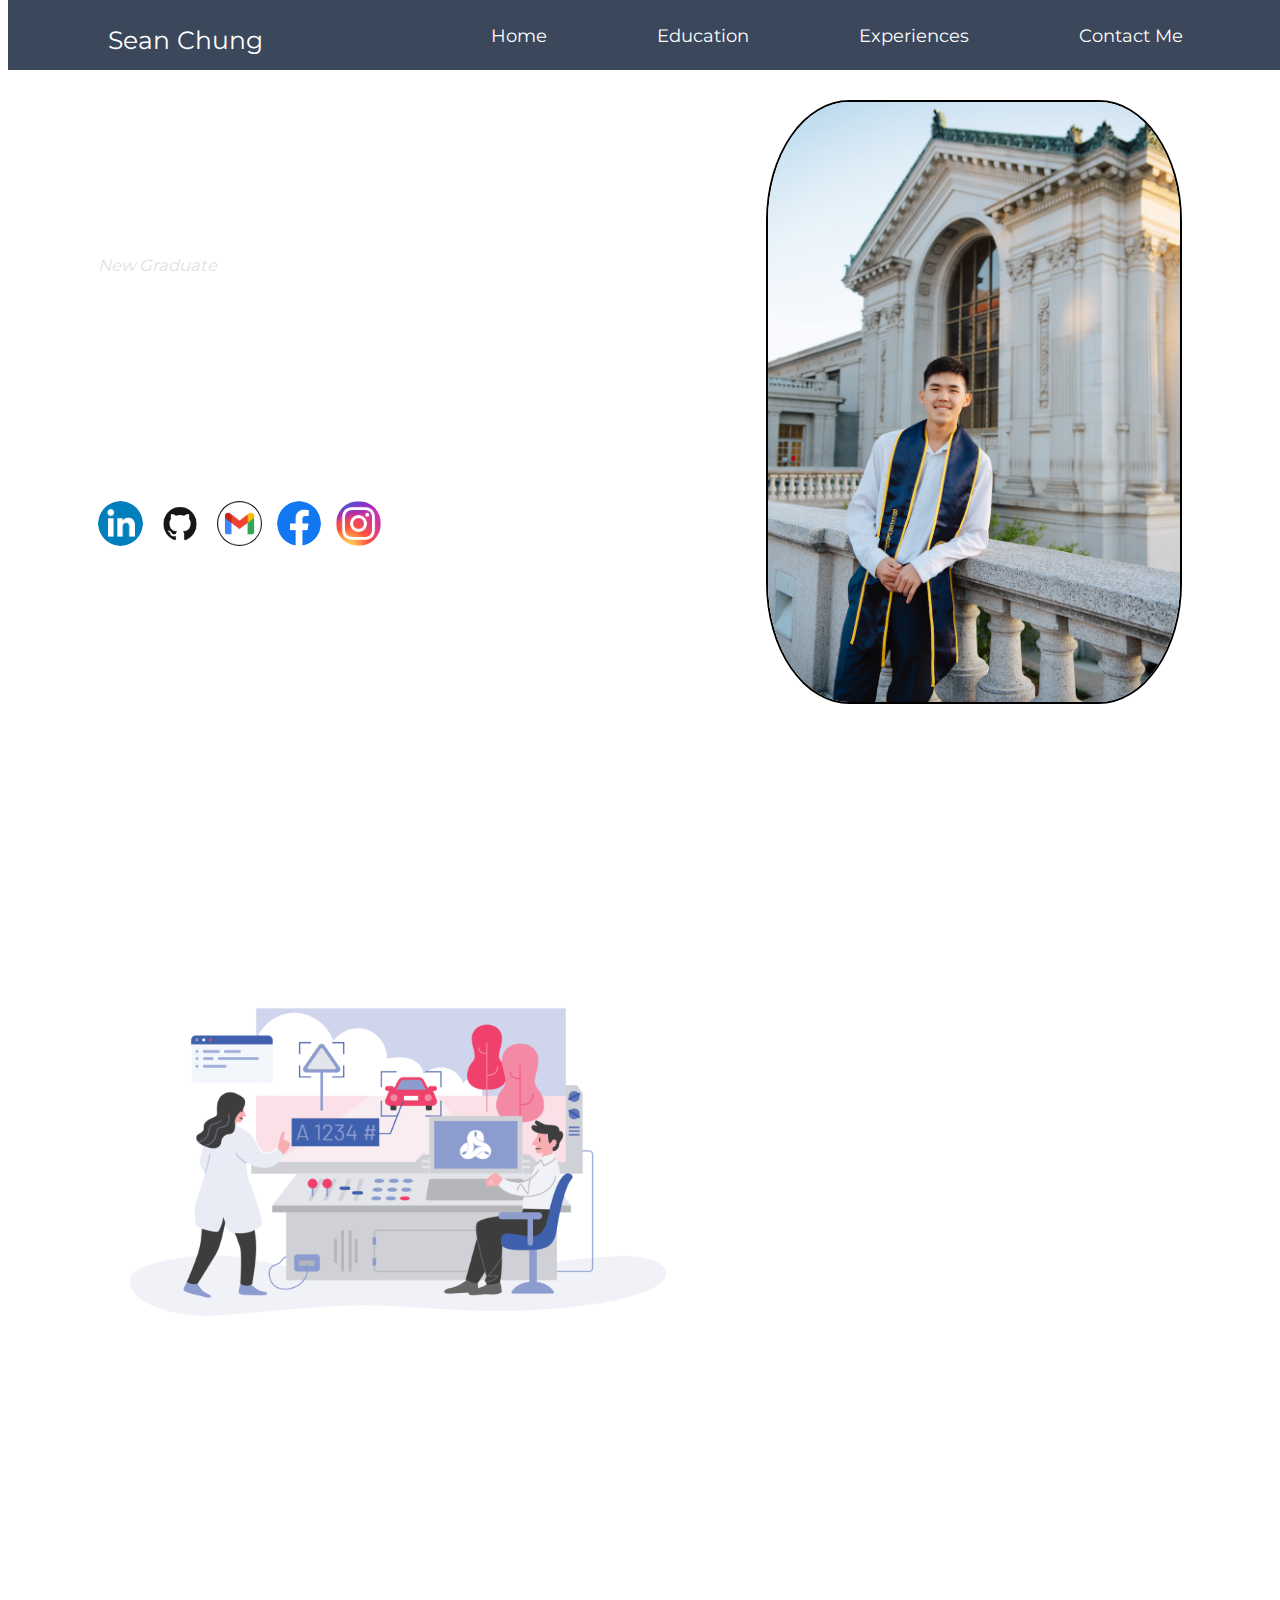
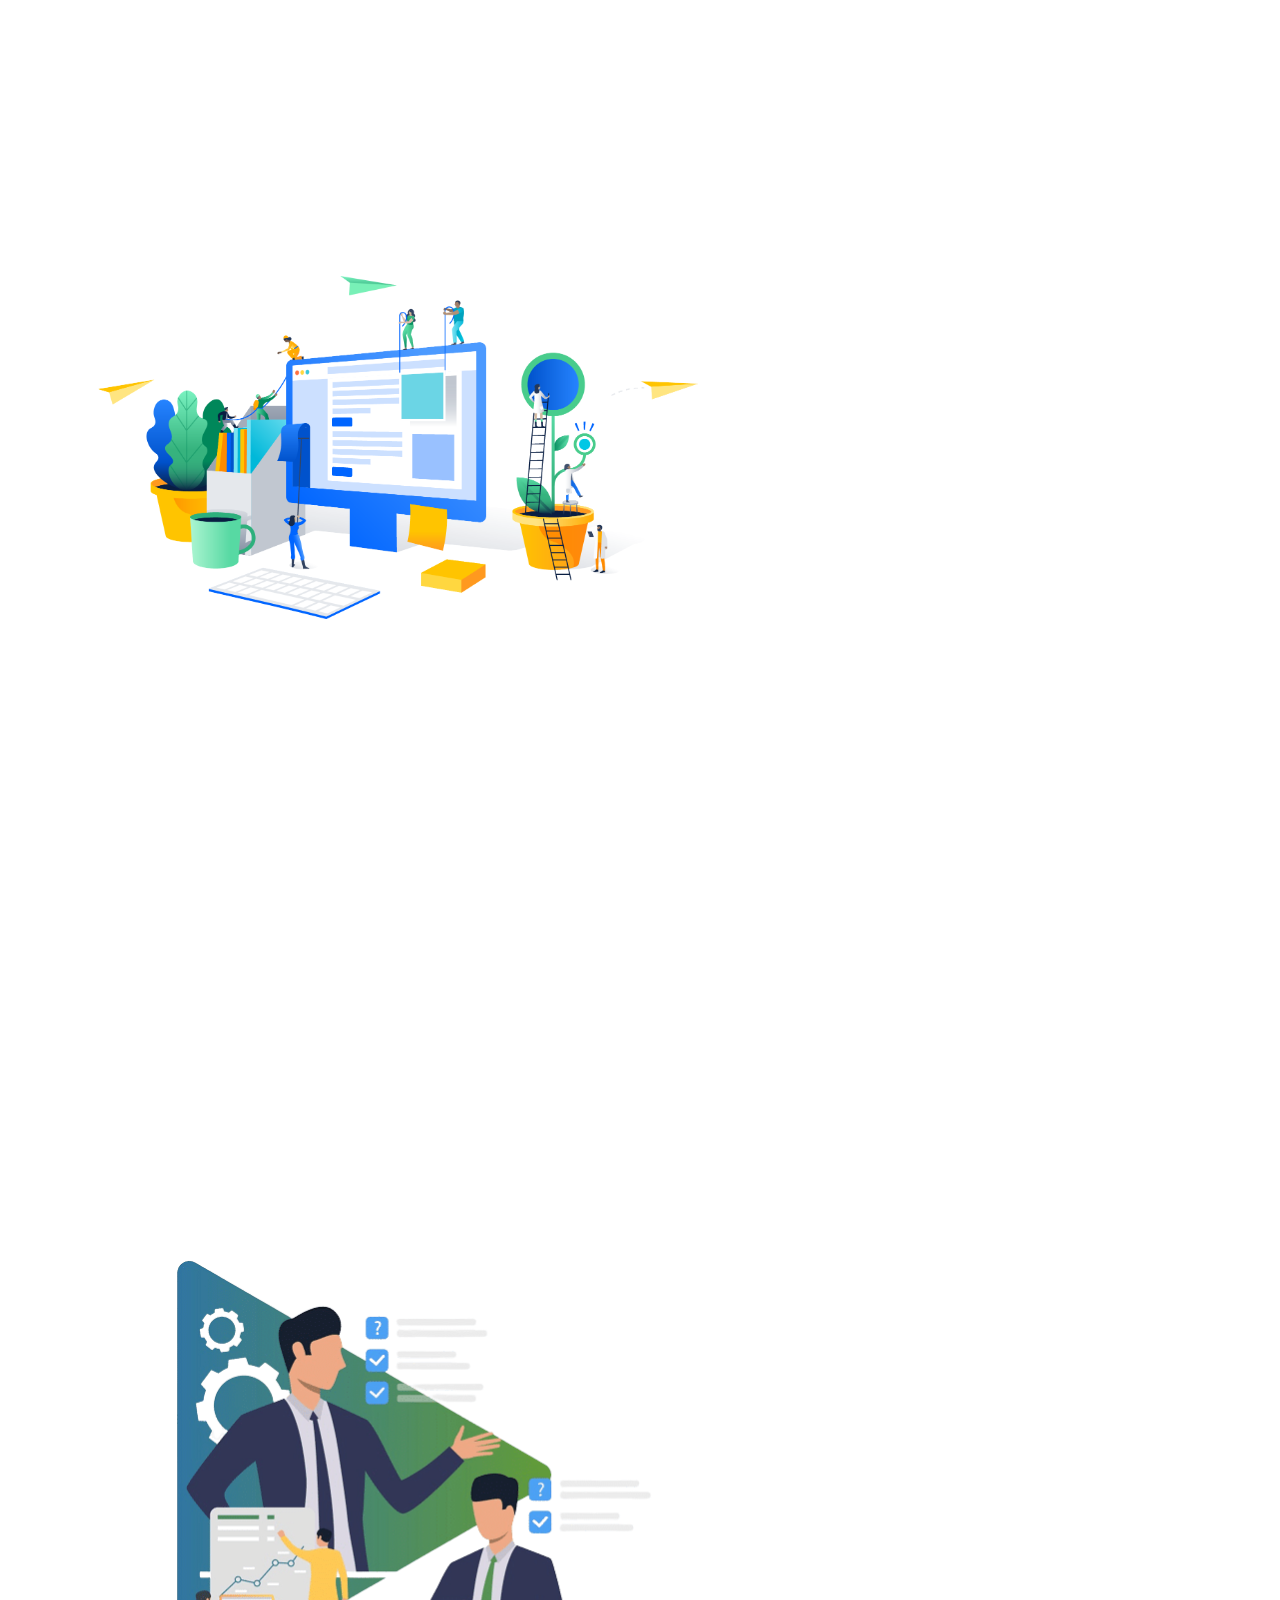
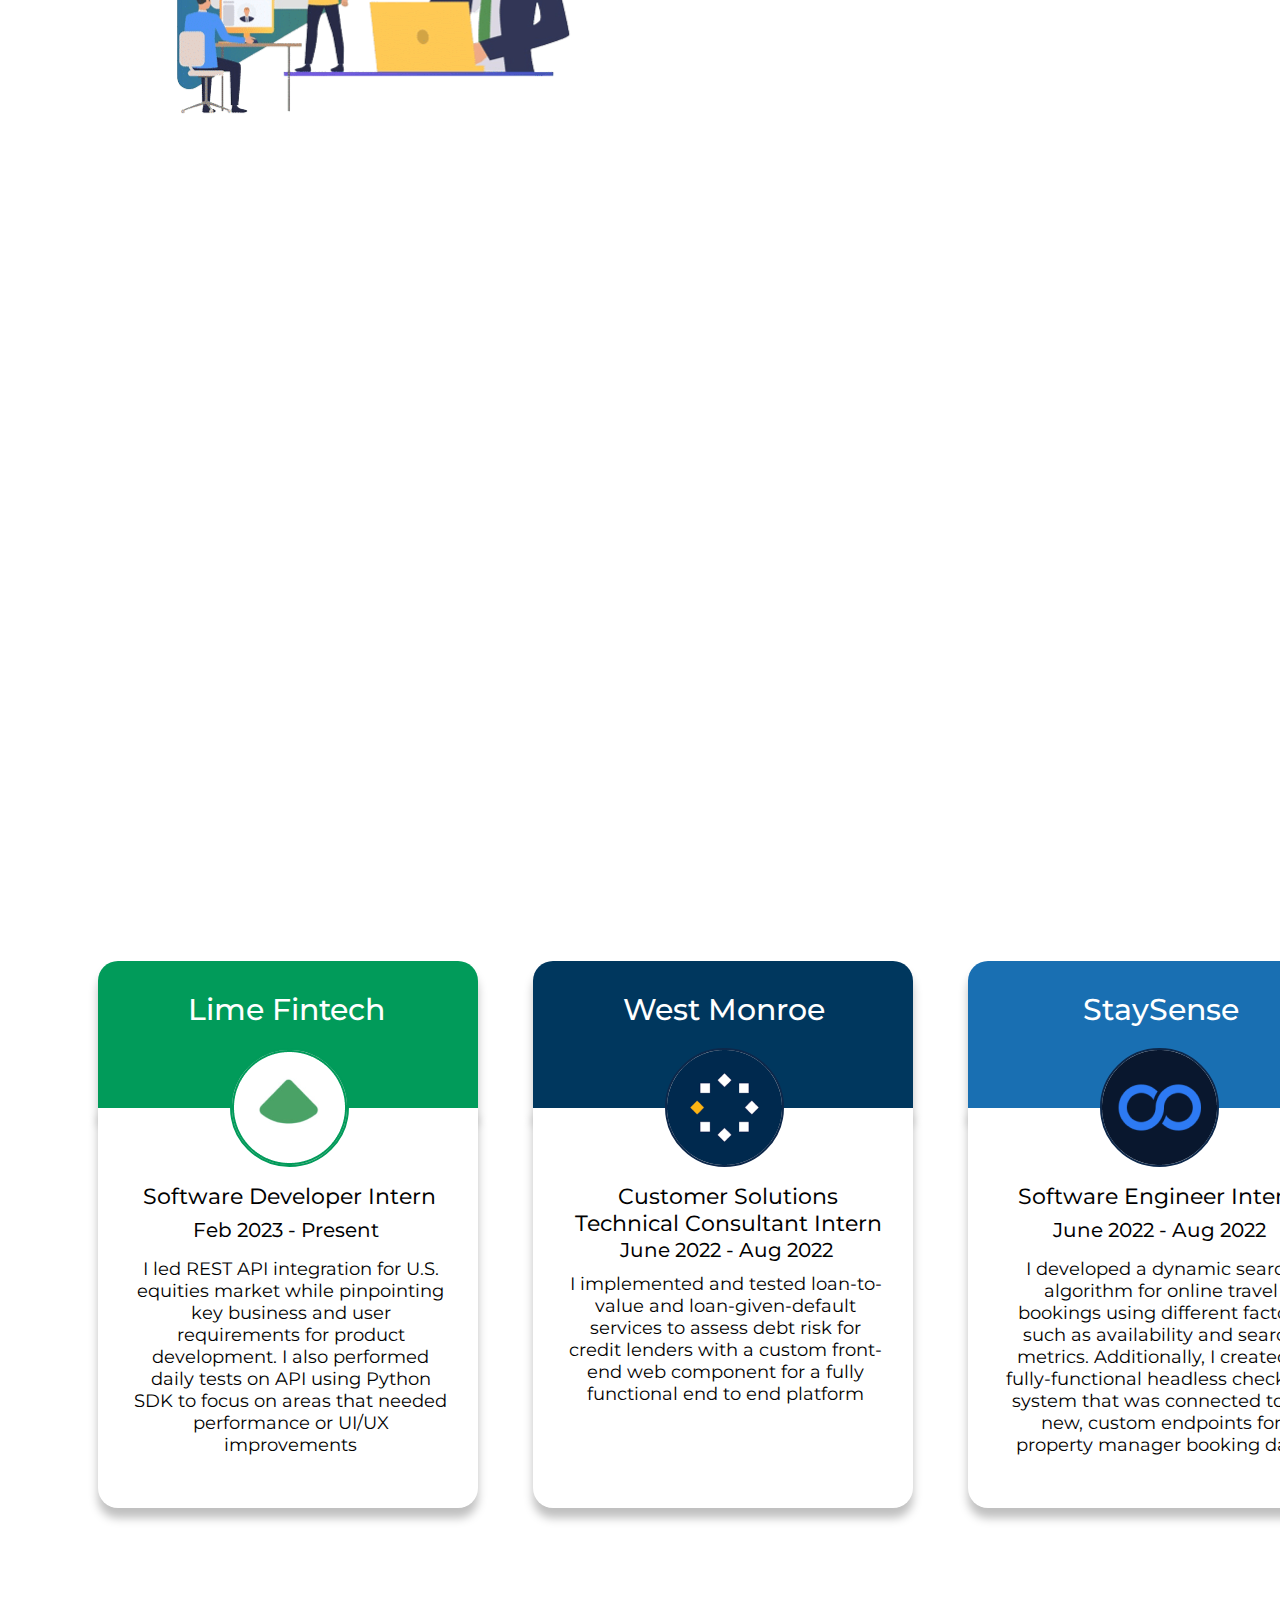
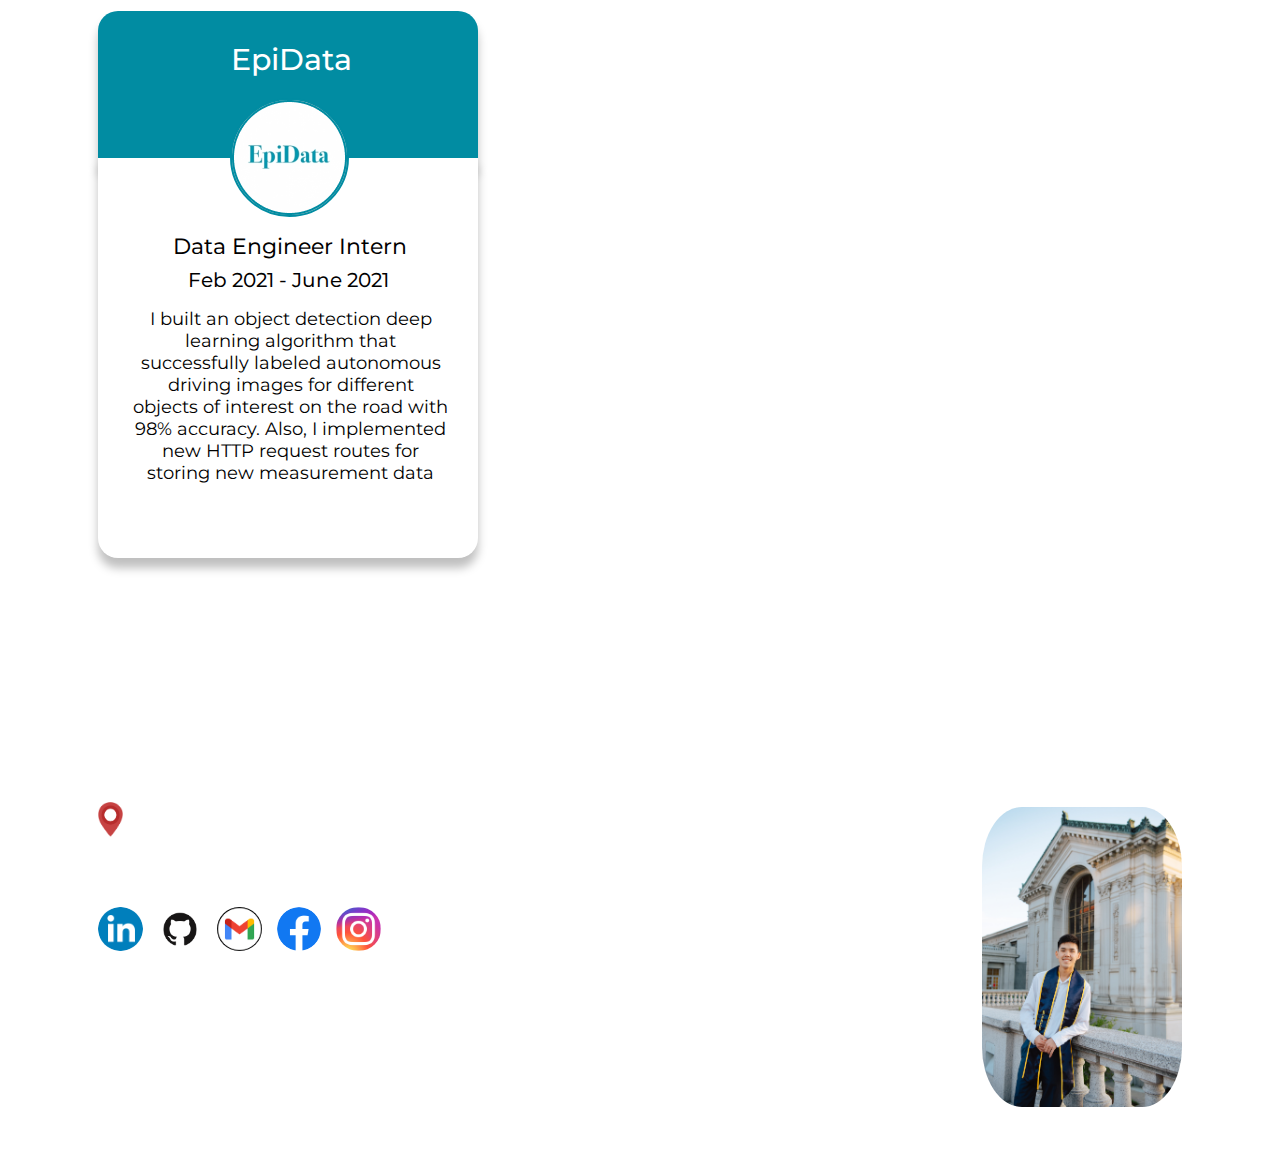
==== commit 2813960c: "testing 2" ====
--- a/index.html
+++ b/index.html
@@ -1,4 +1,4 @@
-<!-- <!DOCTYPE html>
+<!DOCTYPE html>
 <html>
     <head>
         <meta charset="UTF-8" />
@@ -186,4 +186,4 @@
             </div>
         </section>
     </body>
-</html> -->+</html>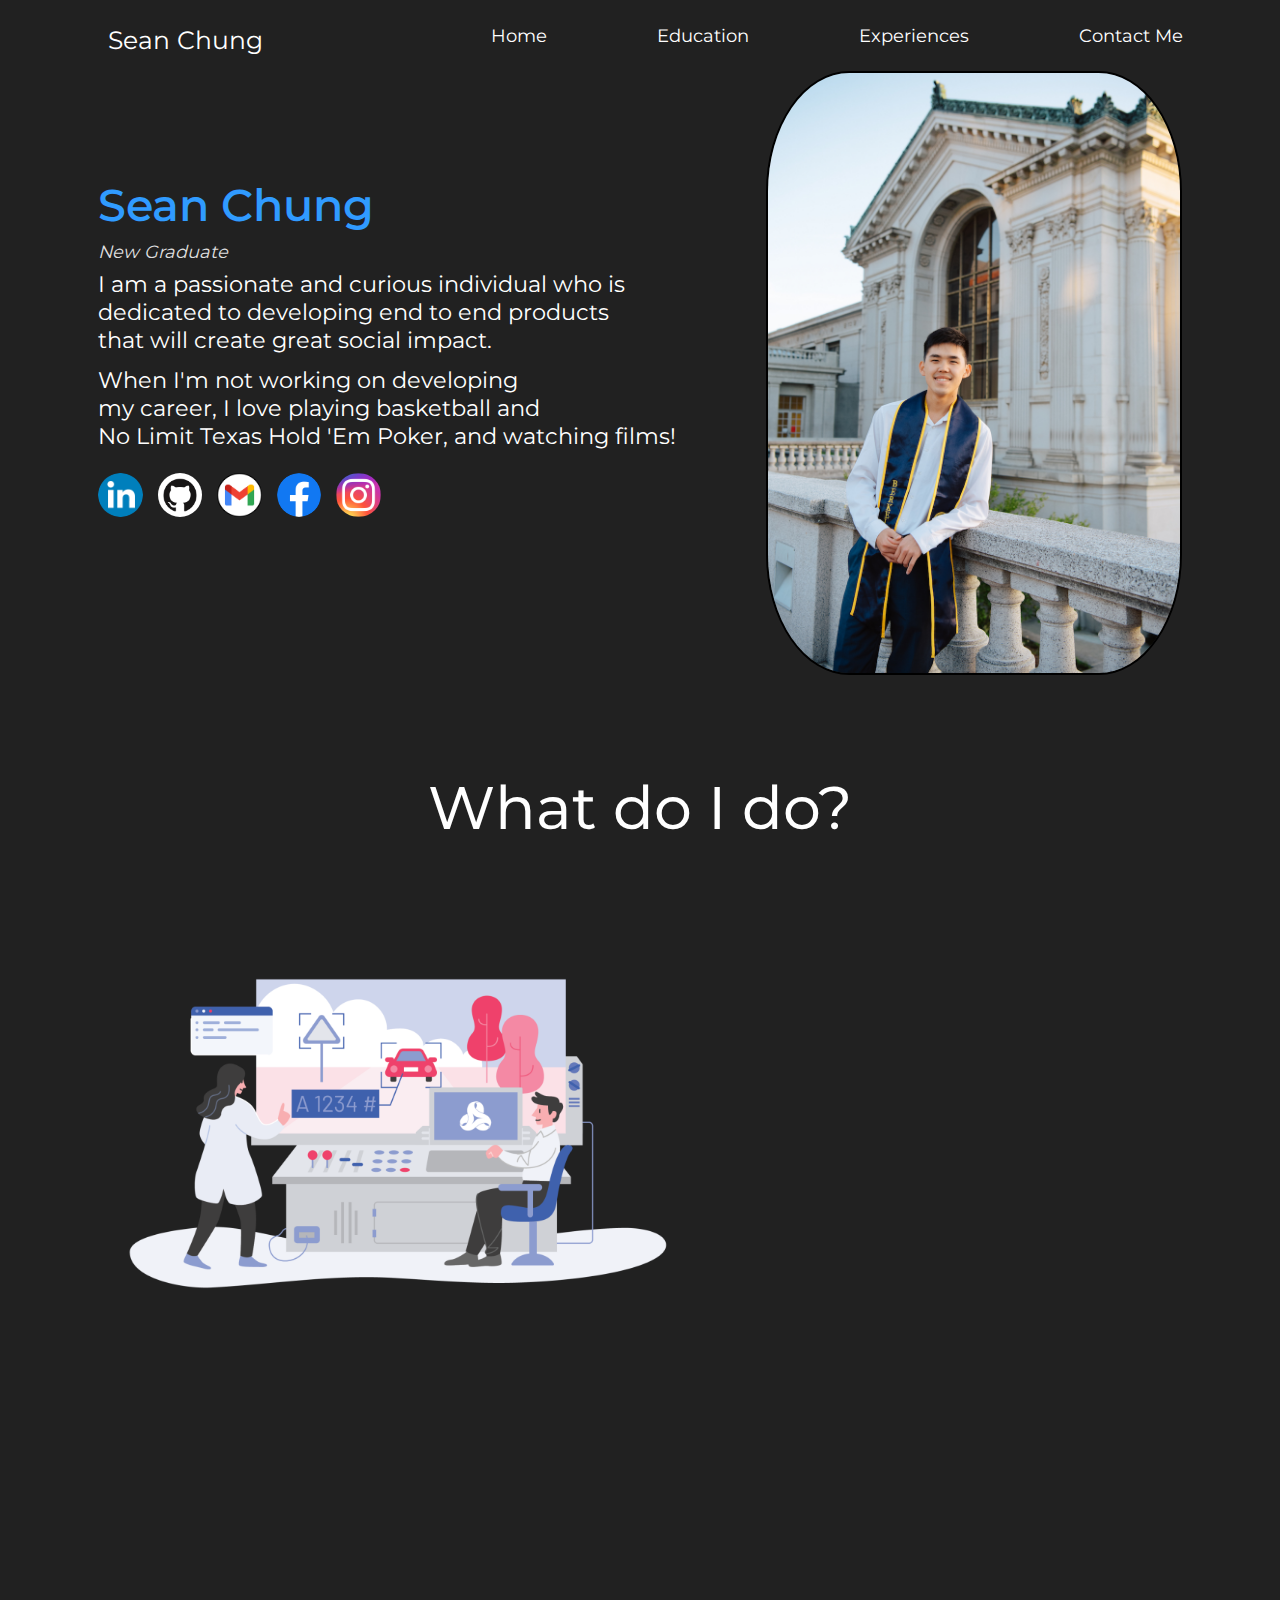
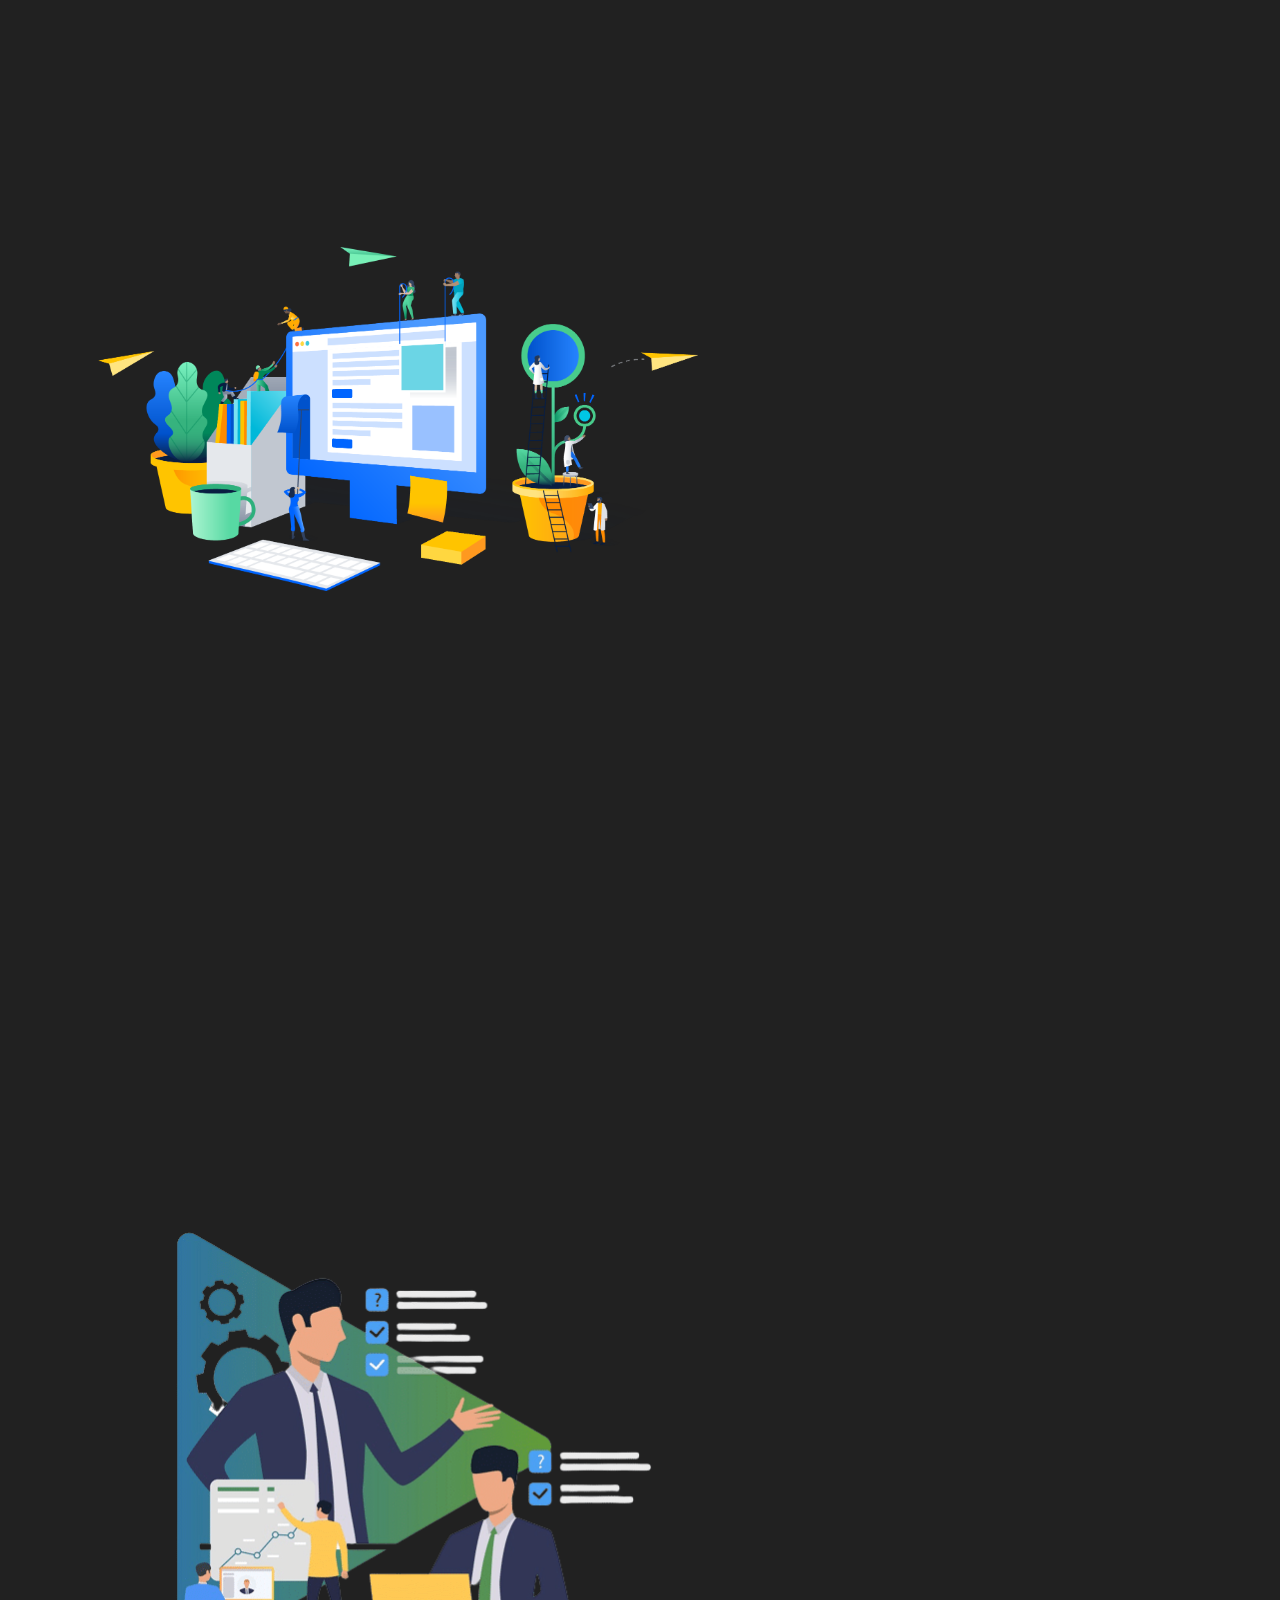
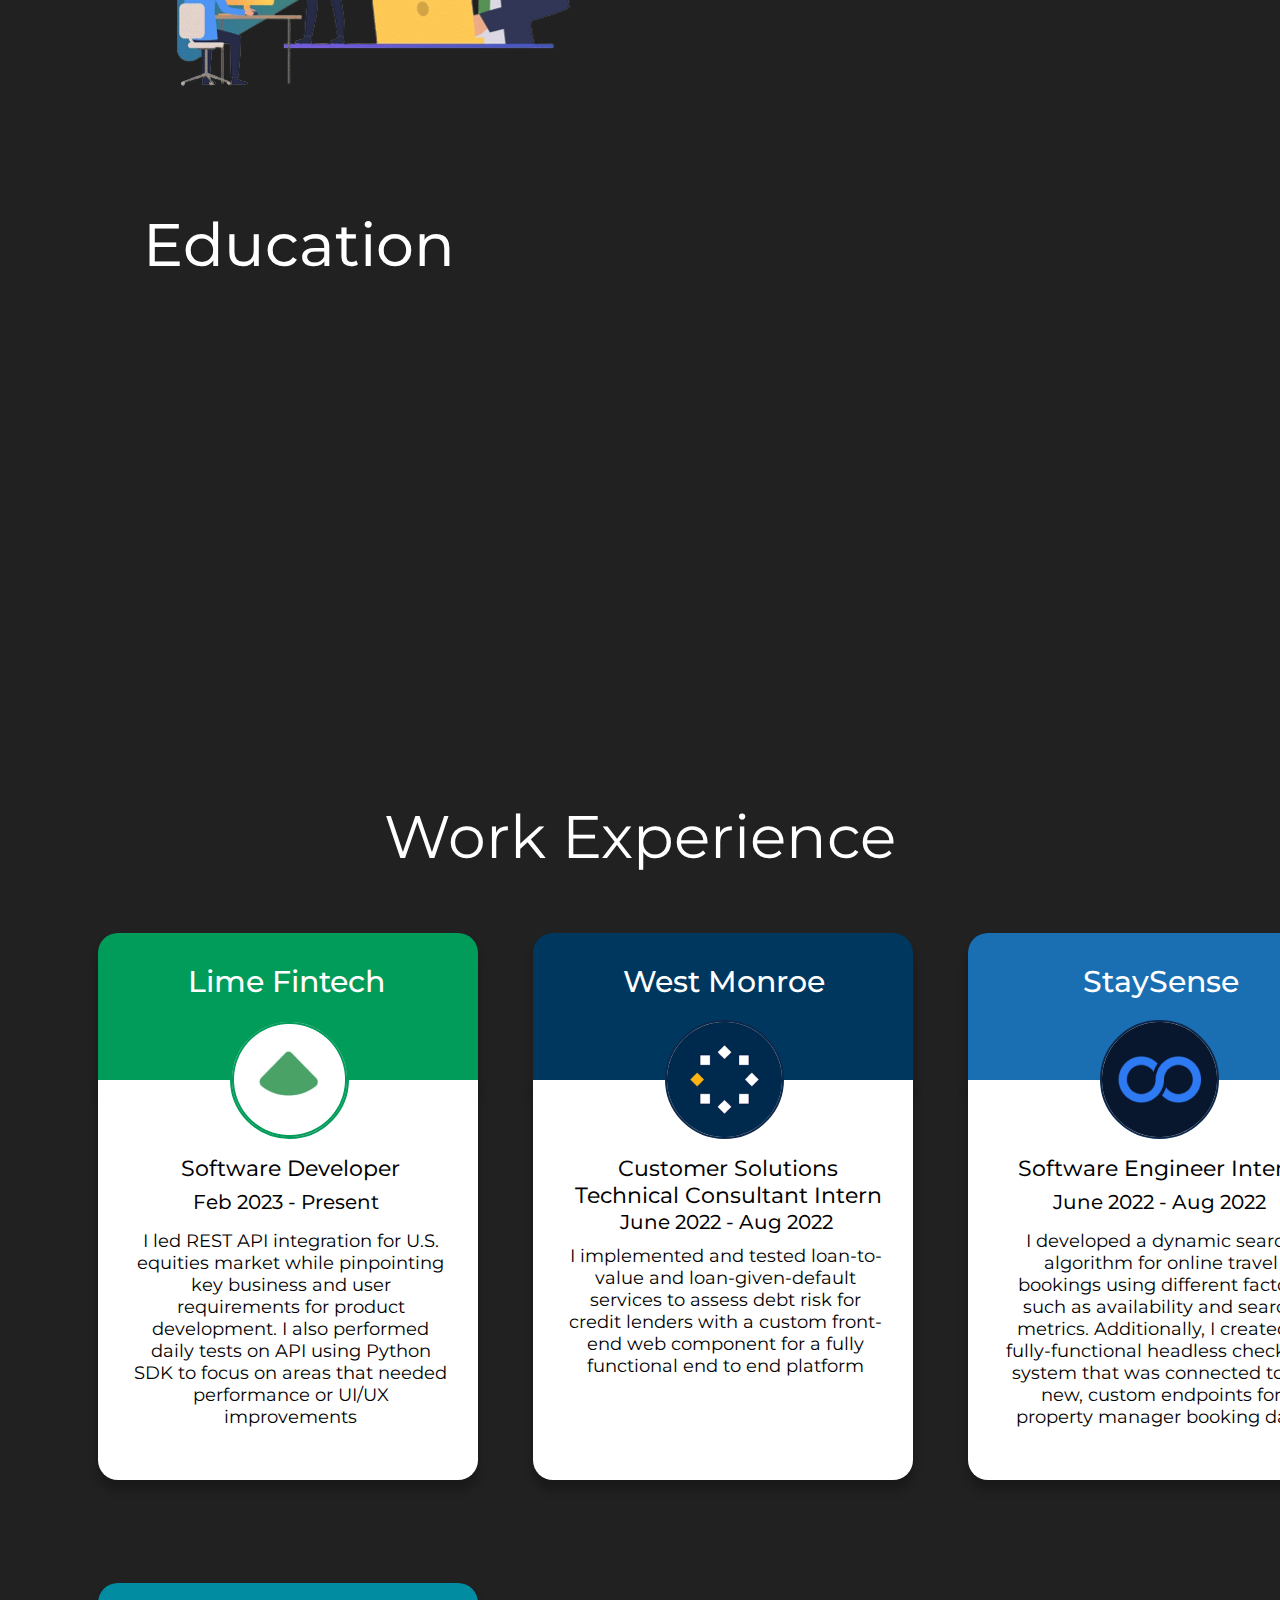
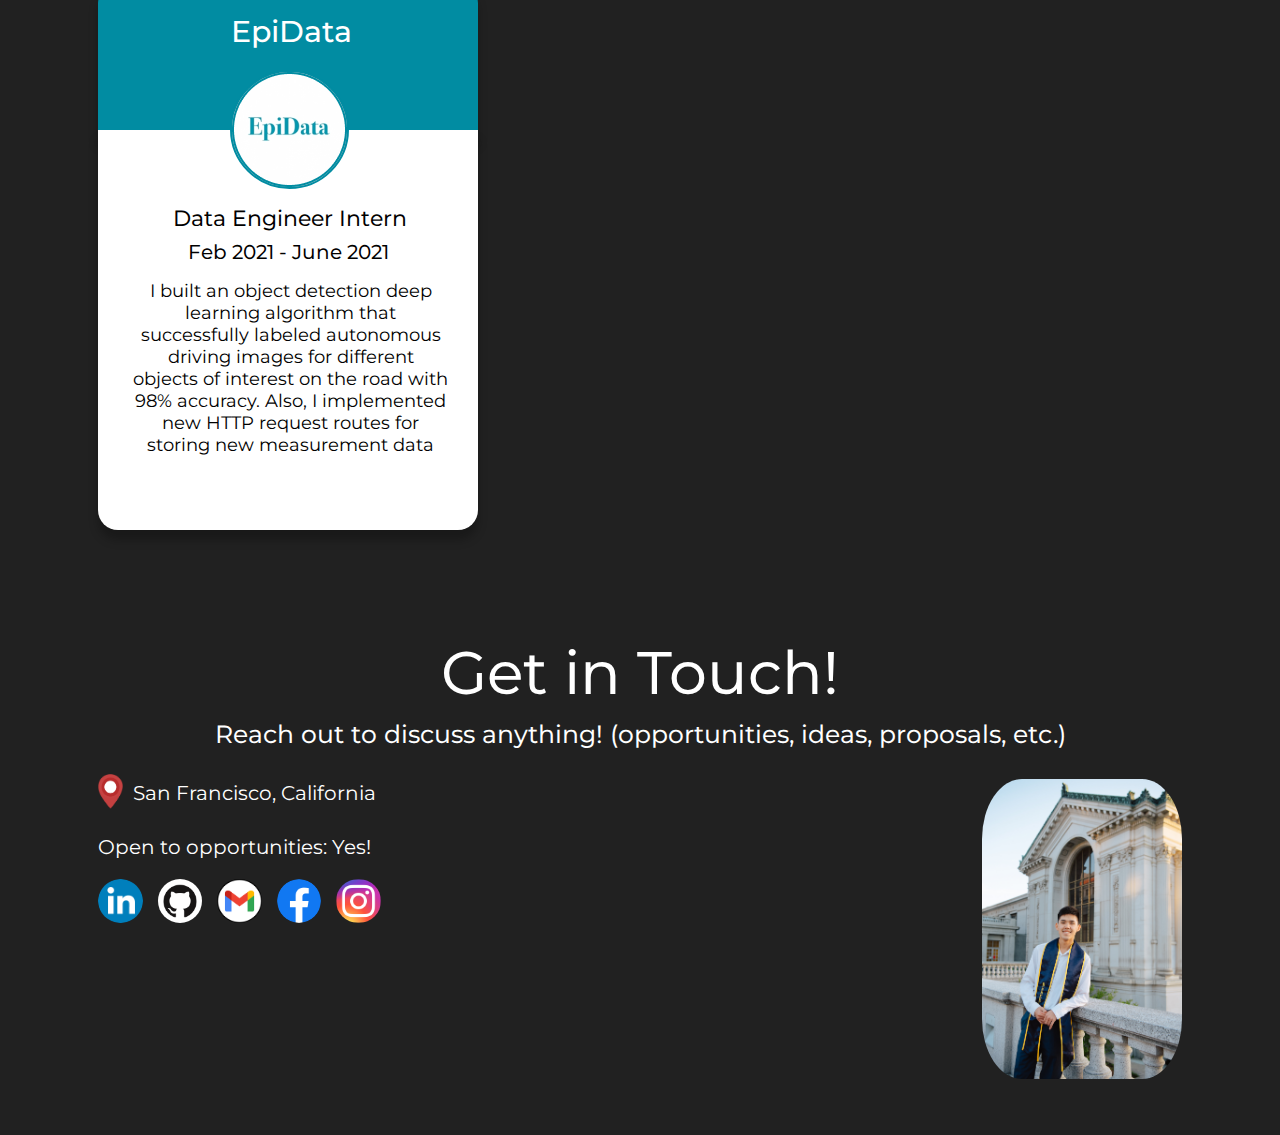
==== commit 42a5c37e: "title changes" ====
--- a/index.html
+++ b/index.html
@@ -125,7 +125,7 @@
                     <p class="exp-1-comp"> Lime Fintech </p>
                     <div class="exp-1a">
                     </div>
-                    <p class="exp-1-title"> Software Developer Intern </p>
+                    <p class="exp-1-title"> Software Developer </p>
                     <p class="exp-1-date"> Feb 2023 - Present </p>
                     <p class="exp-1-text"> I led REST API integration for U.S. equities market while pinpointing key business and
                         user requirements for product development. I also performed daily tests on API using Python SDK to focus on areas 
--- a/index.css
+++ b/index.css
@@ -4,13 +4,13 @@
 }
 
 body {
-    background-color: rgb(255, 255, 255);
+    background-color: rgb(33, 33, 33);
     font-family: "Montserrat";
     overflow-y: auto;
     padding-bottom: 200px;
 }
 
-section{ 
+section { 
     scroll-behavior: smooth;
 }
 
@@ -28,7 +28,7 @@
 .nav {
     position: fixed;
     overflow: hidden;
-    background-color: rgb(59, 71, 91);
+    background-color: rgb(33, 33, 33);
     width: 100%;
     height: 70px;
     top: 0;
@@ -81,7 +81,7 @@
 .desc-header { 
     font-size: clamp(2.1875rem, 0.04473rem + 3.425vw, 3.125rem);
     font-weight: 550;
-    color: rgb(255, 255, 255);
+    color: rgb(48, 155, 255);
     
 }
 
@@ -274,7 +274,7 @@
     color: #000;
     font-size: 22px;
     font-weight: 450;
-    margin-left: 45px;
+    margin-left: 83px;
     margin-top: 125px;
 }
 
@@ -515,7 +515,7 @@
     margin-left: clamp(5.625rem, -35.325rem + 45.5vw, 62.5rem);
     margin-top: 30px;
 }
-
+/* 
 @media only screen and (min-width: 1001px) and (max-width:1439px) { 
     
     .desc-header { 
@@ -563,7 +563,8 @@
     }
 }
 
-/* testing 1117px*/
+testing 1117px
+
 
 @media only screen and (max-width: 1000px){
     .description { 
@@ -629,10 +630,17 @@
         justify-content: center;
         width: 50%;
         margin-left: clamp(21.875rem, -19.75rem + 46.25vw, 79.6875rem);
-        /* margin-top: -215px; */
-
-    }
-}
+
+    }
+} 
+*/
+@media (max-width: 1380px) {
+    html,
+    body {
+      font-size: rem;
+      line-height: normal;
+    }
+  }
 
 /*
 To-do: make media queries for 0px-1000px and 1001px-1439px custom (>1440px is already made) 
